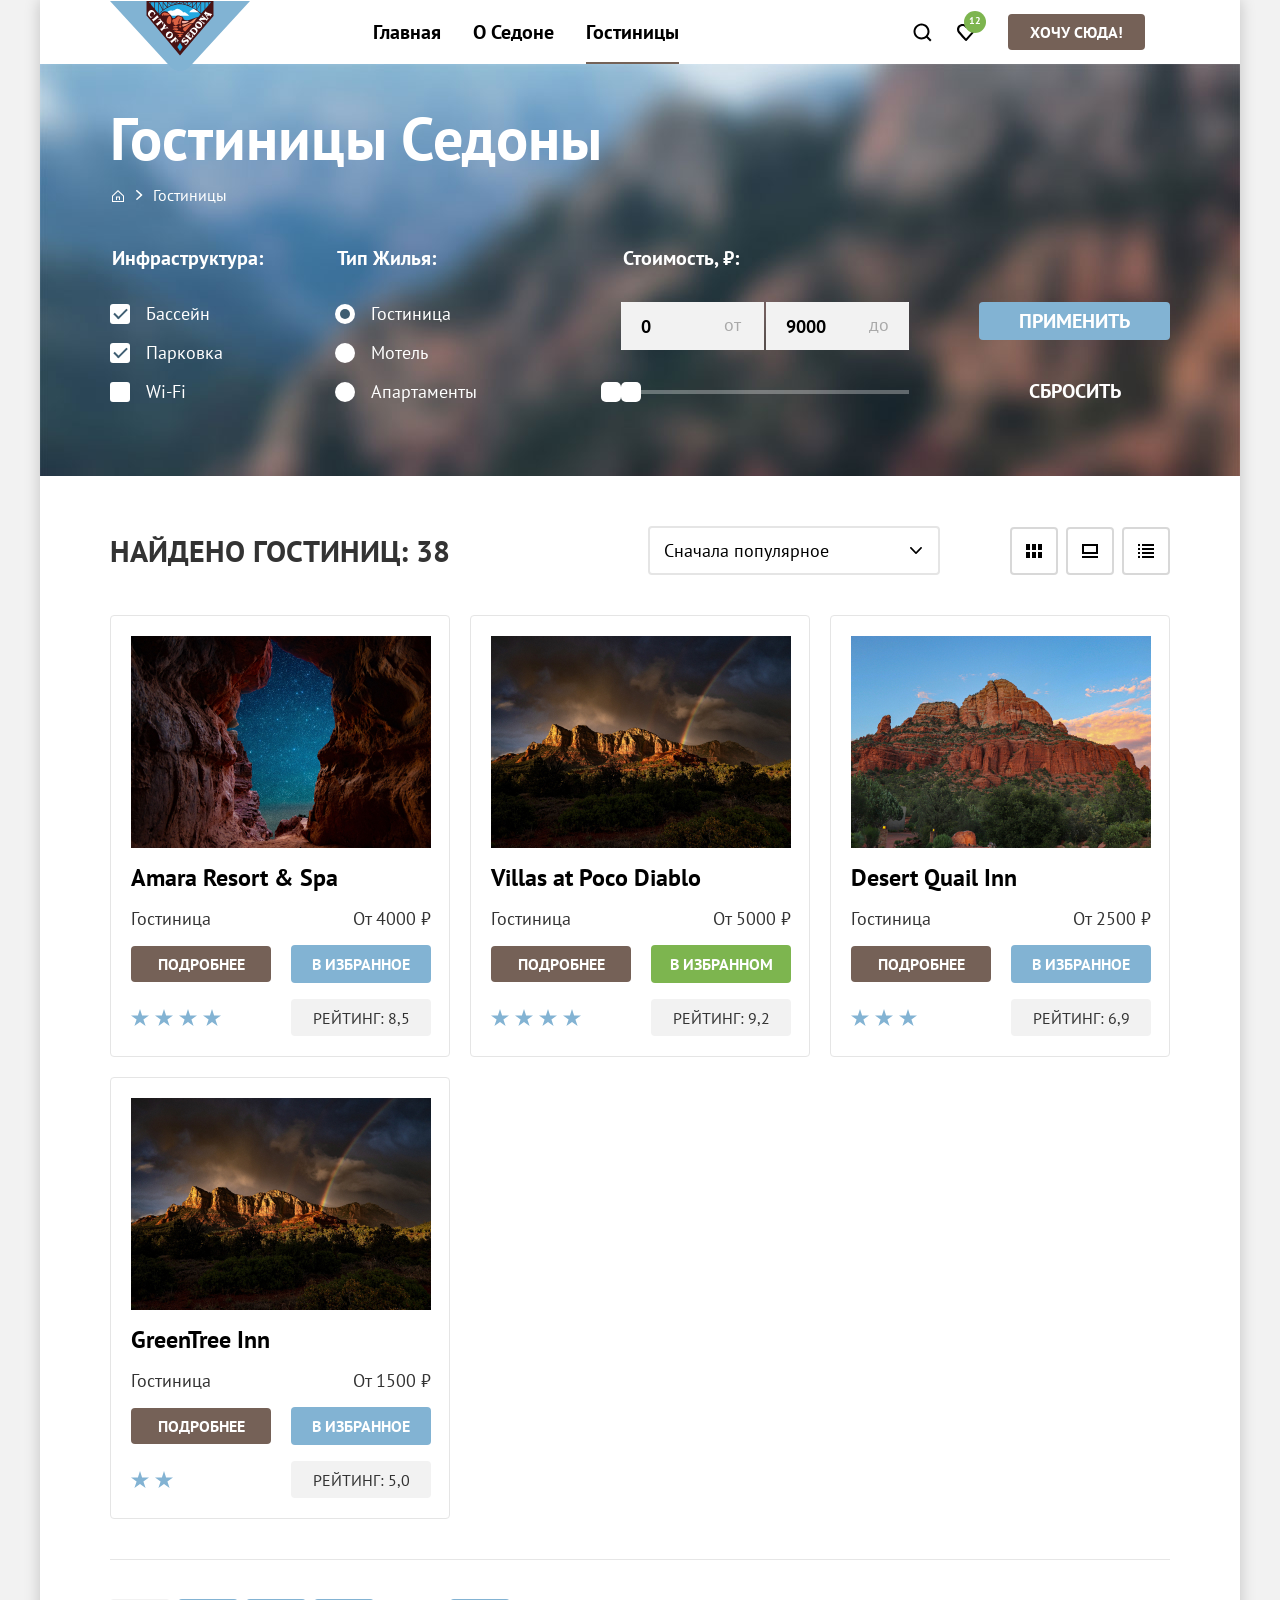
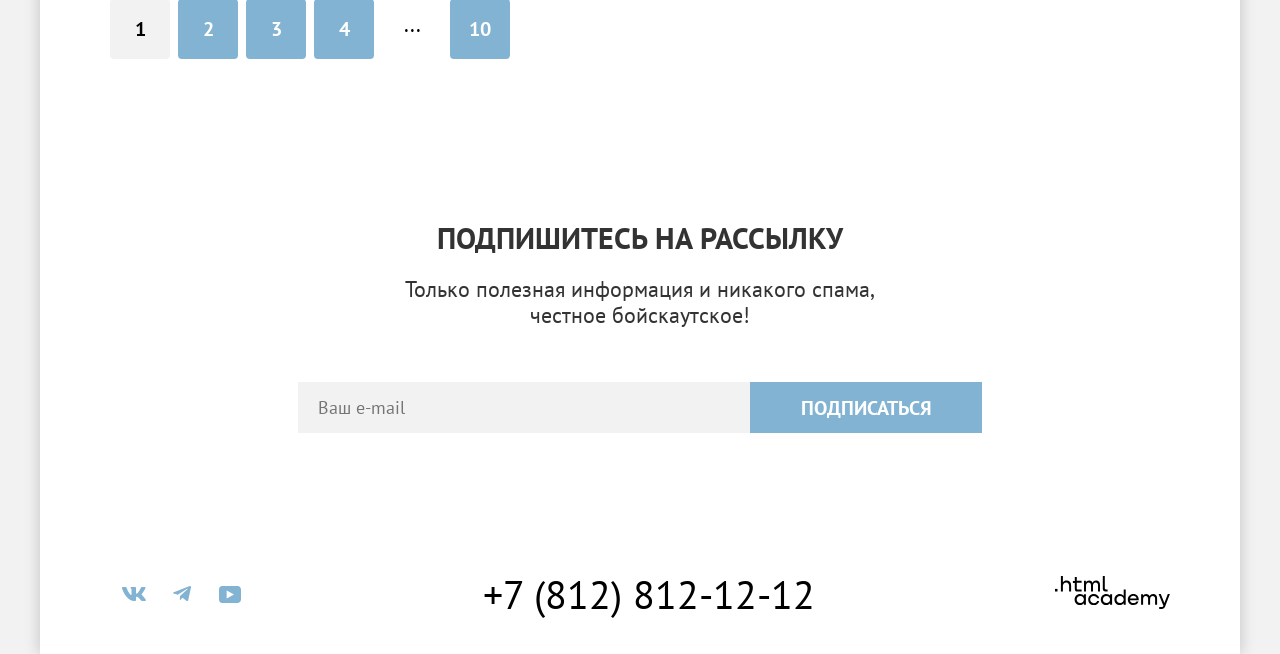
==== catalog.html @ adb28b21 "some polishing" ====
<!doctype html>
<html lang="ru">

  <head>
    <meta charset="utf-8" />
    <title>Седона. Каталог</title>
    <link rel="icon" type="image/png" sizes="32x32" href="images/favicon.png" />
    <link rel="stylesheet" href="styles/styles.css" />
  </head>

  <body>
    <div class="shadow">
      <header class="page-header">
        <nav class="navigation">
          <a class="logo-link" href="index.html">
            <img class="navigation-logo" src="images/logo.svg" alt="Город Седона" loading="lazy"/>
          </a>
          <div class="nav-left-col">
            <ul class="navigation-list">
              <li class="navigation-item">
                <a class="navigation-link" href="index.html">Главная</a>
              </li>
              <li class="navigation-item">
                <a class="navigation-link" href="about.html">О Седоне</a>
              </li>
              <li class="navigation-item">
                <a class="navigation-link navigation-current" href="#">Гостиницы</a>
              </li>
            </ul>
          </div>
          <ul class="navigation-list navigation-user">
            <li class="navigation-item">
              <a class="navigation-link" href="search.html">
                <svg class="navigation-icon" xmlns="http://www.w3.org/2000/svg" width="20" height="20" fill="none">
                  <path
                    d="M19.5 18.0083L15.8 14.3287C16.8 13.0359 17.5 11.3453 17.5 9.4558C17.5 5.08011 13.9 1.5 9.5 1.5C5.1 1.5 1.5 5.17956 1.5 9.55525C1.5 13.9309 5.1 17.511 9.5 17.511C11.3 17.511 13 16.9144 14.4 15.8204L18.1 19.5L19.5 18.0083ZM9.5 15.5221C6.2 15.5221 3.5 12.837 3.5 9.55525C3.5 6.27348 6.2 3.5884 9.5 3.5884C12.8 3.5884 15.5 6.27348 15.5 9.55525C15.5 12.837 12.8 15.5221 9.5 15.5221Z" />
                </svg>
                <span class="visually-hidden"> Поиск </span>
              </a>
            </li>
            <li class="navigation-item">
              <a class="navigation-link likes" href="favorite.html">
                <svg class="navigation-icon" xmlns="http://www.w3.org/2000/svg" width="20" height="20" fill="none">
                  <path
                    d="M9.9 19C9.6 19 9.3 18.9 9.1 18.6C3.7 12.5 2.4 11.1 2.1 10.7C1.4 9.8 1 8.6 1 7.4C1 4.4 3.4 2 6.5 2C7.8 2 9 2.5 10 3.3C11 2.5 12.3 2 13.5 2C16.5 2 19 4.4 19 7.4C19 8.7 18.5 9.9 17.7 10.8L10.7 18.7C10.5 18.9 10.3 19 9.9 19ZM3.9 9.5C4.2 9.9 7.4 13.5 10 16.4L16.2 9.4C16.7 8.9 16.9 8.2 16.9 7.4C16.9 5.6 15.4 4.1 13.6 4.1C12.6 4.1 11.6 4.6 10.9 5.4C10.6 5.7 10.3 5.8 10 5.8C9.7 5.8 9.4 5.6 9.2 5.4C8.5 4.6 7.5 4.1 6.5 4.1C4.7 4.1 3.2 5.6 3.2 7.4C3.1 8.3 3.5 9 3.9 9.5C3.8 9.5 3.8 9.5 3.9 9.5Z" />
                </svg>
                <span class="visually-hidden">
                  Избранное
                </span>
                <span class="likes-count">12</span>
              </a>
            </li>
            <li class="navigation-item">
              <a class="button navigation-link" href="choose.html">ХОЧУ СЮДА!</a>
            </li>
          </ul>
        </nav>
      </header>

      <main class="main-inner main-container">
        <div class="page-container">
          <div class="header-filter-style">
            <header class="inner-header">
              <h1 class="title inner-header-title">Гостиницы Седоны</h1>
              <ul class="breadcrumbs">
                <li class="breadcrumbs-item">
                  <a class="breadcrumbs-link" href="index.html">
                    <svg class="main-icon" xmlns="http://www.w3.org/2000/svg" width="12" height="12" fill="none">
                      <path d="M6 0L0 5.80006V12.0001H12V5.80006L6 0ZM11 11.0001H1V6.20005L6 1.4L11 6.20005V11.0001Z" />
                      <path d="M4 10.0001H5V7.50005H7V10.0001H8V6.50005H4V10.0001Z" />
                    </svg>
                    <span class="visually-hidden">Главная</span></a>
                </li>
                <li class="breadcrumbs-item">
                  <span class="breadcrumbs-link">Гостиницы</span>
                </li>
              </ul>
            </header>

            <h2 class="visually-hidden">Список гостиниц с фильтрами</h2>
            <form class="catalog-filter" action="https://echo.htmlacademy.ru/" method="get">
              <div class="filter-left-col">
                <fieldset class="catalog-filter-group">
                  <legend class="catalog-filter-title">Инфраструктура:</legend>
                  <ul class="catalog-filter-list">
                    <li class="catalog-filter-item">
                      <label class="control">
                        <input class="visually-hidden control-input" type="checkbox" name="pool" checked />
                        <span class="control-mark"></span>
                        <span class="control-label">Бассейн</span>
                      </label>
                    </li>
                    <li class="catalog-filter-item">
                      <label class="control">
                        <input class="visually-hidden control-input" type="checkbox" name="parking" checked />
                        <span class="control-mark"></span>
                        <span class="control-label">Парковка</span>
                      </label>
                    </li>
                    <li class="catalog-filter-item">
                      <label class="control">
                        <input class="visually-hidden control-input" type="checkbox" name="wi-fi" />
                        <span class="control-mark"></span>
                        <span class="control-label">Wi-Fi</span>
                      </label>
                    </li>
                  </ul>
                </fieldset>

                <fieldset class="catalog-filter-group">
                  <legend class="catalog-filter-title">Тип Жилья:</legend>
                  <ul class="catalog-filter-list">
                    <li class="catalog-filter-item">
                      <label class="control">
                        <input class="visually-hidden control-input" type="radio" name="place-group" value="hotel"
                          checked />
                        <span class="control-mark"></span>
                        <span class="control-label">Гостиница</span>
                      </label>
                    </li>
                    <li class="catalog-filter-item">
                      <label class="control">
                        <input class="visually-hidden control-input" type="radio" name="place-group" value="motel" />
                        <span class="control-mark"></span>
                        <span class="control-label">Мотель</span>
                      </label>
                    </li>
                    <li class="catalog-filter-item">
                      <label class="control">
                        <input class="visually-hidden control-input" type="radio" name="place-group"
                          value="apartment" />
                        <span class="control-mark"></span>
                        <span class="control-label">Апартаменты</span>
                      </label>
                    </li>
                  </ul>
                </fieldset>
              </div>
              <div class="filter-right-col">
                <fieldset class="catalog-filter-group">
                  <legend class="catalog-filter-title">Стоимость, ₽:</legend>

                  <div class="range">
                    <div class="range-wrapper-inputs">
                      <label class="catalog-filter-label">
                        <input class="range-input start" type="number" name="min-price" placeholder="0" value="0" />
                        <span class="filter-text">от</span>
                      </label>
                      <label class="catalog-filter-label">
                        <input class="range-input stop" type="number" name="max-price" placeholder="9000"
                          value="9000" />
                        <span class="filter-text">до</span>
                      </label>
                    </div>

                    <div class="range-scale">
                      <div class="range-bar">
                        <button class="range-toggle toggle-min" type="button">
                          <span class="visually-hidden">Изменить минимальную цену</span>
                        </button>
                        <button class="range-toggle toggle-max" type="button">
                          <span class="visually-hidden">Изменить максимальную цену</span>
                        </button>
                      </div>
                    </div>
                  </div>
                </fieldset>
                <div class="filter-buttons">
                  <button class="button" type="submit">Применить</button>
                  <button class="button reset-button" type="reset">
                    Сбросить
                  </button>
                </div>
              </div>
            </form>
          </div>
          <section class="catalog-products">
            <div class="cards-head">
              <h2 class="title catalog-respond-title">Найдено гостиниц: 38</h2>
              <select class="select-control" aria-label="Сортировка">
                <option value="popular">Сначала популярное</option>
                <option value="cheap">Сначала дешёвое</option>
                <option value="expensive">Сначала дорогое</option>
              </select>
              <div class="buttons-shows-row">
                <a class="button-show button-click" href="catalog.html?view=tile">
                  <svg class="button-show-svg" xmlns="http://www.w3.org/2000/svg" width="16" height="14" fill="none">
                    <g clip-path="url(#a)">
                      <path d="M4 0H0v6h4zM16 0h-4v6h4zM10 0H6v6h4zM4 8H0v6h4zM16 8h-4v6h4zM10 8H6v6h4z" />
                    </g>
                    <defs>
                      <path d="M0 0h16v14H0z" />
                    </defs>
                  </svg>
                  <span class="visually-hidden">Показать мелкие карточки</span>
                </a>
                <a class="button-show" href="catalog.html?view=card">
                  <svg class="button-show-svg" xmlns="http://www.w3.org/2000/svg" width="16" height="14" fill="none">
                    <g fill="#000" clip-path="url(#a)">
                      <path d="M16 12H0v2h16zM14 2v6H2V2zm2-2H0v10h16z" />
                    </g>
                    <defs>
                      <path d="M0 0h16v14H0z" />
                    </defs>
                  </svg>
                  <span class="visually-hidden">Показать крупные карточки</span>
                </a>
                <a href="catalog.html?view=list" class="button-show">
                  <svg class="button-show-svg" xmlns="http://www.w3.org/2000/svg" width="16" height="14" fill="none">
                    <g fill="#000" clip-path="url(#a)">
                      <path
                        d="M2 0H0v2h2zM16 0H4v2h12zM2 4H0v2h2zM16 4H4v2h12zM2 8H0v2h2zM16 8H4v2h12zM2 12H0v2h2zM16 12H4v2h12z" />
                    </g>
                    <defs>
                      <clipPath id="a">
                        <path d="M0 0h16v14H0z" />
                      </clipPath>
                    </defs>
                  </svg>
                  <span class="visually-hidden">Показать список</span>
                </a>
              </div>
            </div>
            <ul class="product-list">
              <li class="product-card">
                <a class="product-card-link" href="product.html">
                  <img class="product-card-image" src="images/catalog/hotel-1.jpg" width="300" height="212"
                    alt="Фотоснимок отеля" loading="lazy" />
                  <h3 class="product-card-title">Amara Resort & Spa</h3>
                </a>
                <div class="product-description">
                  <span class="product-type">Гостиница</span>
                  <span class="product-card-price">От 4000 ₽</span>
                  <a class="product-card-button button" href="#">Подробнее</a>
                  <button class="button" type="button">В избранное</button>
                  <div class="stars-row">
                    <div class="star"></div>
                    <div class="star"></div>
                    <div class="star"></div>
                    <div class="star"></div>
                  </div>
                  <span class="product-rating">Рейтинг: 8,5</span>
                </div>
              </li>
              <li class="product-card">
                <a class="product-card-link" href="product.html">
                  <img class="product-card-image" src="images/catalog/hotel-2.jpg" width="300" height="212"
                    alt="Фотоснимок отеля" loading="lazy"/>
                  <h3 class="product-card-title">Villas at Poco Diablo</h3>
                </a>
                <div class="product-description">
                  <span class="product-type">Гостиница</span>
                  <span class="product-card-price">От 5000 ₽</span>
                  <a class="product-card-button button" href="#">Подробнее</a>
                  <button class="button product-favorite-button" type="button">
                    В избранном
                  </button>
                  <div class="stars-row">
                    <div class="star"></div>
                    <div class="star"></div>
                    <div class="star"></div>
                    <div class="star"></div>
                  </div>
                  <span class="product-rating">Рейтинг: 9,2</span>
                </div>
              </li>
              <li class="product-card">
                <a class="product-card-link" href="product.html">
                  <img class="product-card-image" src="images/catalog/hotel-3.jpg" width="300" height="212"
                    alt="Фотоснимок отеля" loading="lazy"/>
                  <h3 class="product-card-title">Desert Quail Inn</h3>
                </a>
                <div class="product-description">
                  <span class="product-type">Гостиница</span>
                  <span class="product-card-price">От 2500 ₽</span>
                  <a class="product-card-button button" href="#">Подробнее</a>
                  <button class="button" type="button">В избранное</button>
                  <div class="stars-row">
                    <div class="star"></div>
                    <div class="star"></div>
                    <div class="star"></div>
                  </div>
                  <span class="product-rating">Рейтинг: 6,9</span>
                </div>
              </li>
              <li class="product-card">
                <a class="product-card-link" href="product.html">
                  <img class="product-card-image" src="images/catalog/hotel-2.jpg" width="300" height="212"
                    alt="Фотоснимок отеля" loading="lazy"/>
                  <h3 class="product-card-title">GreenTree Inn</h3>
                </a>
                <div class="product-description">
                  <span class="product-type">Гостиница</span>
                  <span class="product-card-price">От 1500 ₽</span>
                  <a class="product-card-button button" href="#">Подробнее</a>
                  <button class="button" type="button">В избранное</button>
                  <div class="stars-row">
                    <div class="star"></div>
                    <div class="star"></div>
                  </div>
                  <span class="product-rating">Рейтинг: 5,0</span>
                </div>
              </li>
            </ul>

            <ul class="pagination">
              <li class="pagination-item">
                <a class="pagination-link pagination-current">1</a>
              </li>
              <li class="pagination-item">
                <a class="pagination-link" href="#">2</a>
              </li>
              <li class="pagination-item">
                <a class="pagination-link" href="#">3</a>
              </li>
              <li class="pagination-item">
                <a class="pagination-link" href="#">4</a>
              </li>
              <li class="pagination-item">
                <a class="pagination-link pagination-others" href="#">...</a>
              </li>
              <li class="pagination-item">
                <a class="pagination-link" href="#">10</a>
              </li>
            </ul>
          </section>
          <section class="subscription footer-subscription">
            <div class="subscription-text">
              <h2 class="title subscription-title">Подпишитесь на рассылку</h2>
              <p class="subtext subscription-subtext">
                Только полезная информация и никакого спама,<br/>
                честное бойскаутское!
              </p>
            </div>
            <form class="subscription-form" action="https://echo.htmlacademy.ru/courses" method="post">
              <label class="visually-hidden" for="subscription-email">Email</label>
              <input class="field" type="email" placeholder="Ваш e-mail" name="subscription-email"
                id="subscription-email" required />
              <button class="button subscription-button" type="submit">
                <span class="subscription-button">Подписаться</span>
              </button>
            </form>
          </section>
        </div>
      </main>

      <footer class="page-footer">
        <div class="page-footer-container">
          <section class="footer-social">
            <h2 class="visually-hidden">Наши социальные сети</h2>
            <ul class="footer-social-list">
              <li class="footer-social-item">
                <a class="button" href="https://vk.com/htmlacademy" target="_blank" rel="noreferrer noopener">
                  <svg class="footer-social-logo" xmlns="http://www.w3.org/2000/svg" width="24" height="14" fill="none">
                    <path fill-rule="evenodd" clip-rule="evenodd"
                      d="M23.45 0.948C23.616 0.402 23.45 0 22.655 0H20.03C19.362 0 19.054 0.347 18.887 0.73C18.887 0.73 17.552 3.926 15.661 6.002C15.049 6.604 14.771 6.795 14.437 6.795C14.27 6.795 14.019 6.604 14.019 6.057V0.948C14.019 0.292 13.835 0 13.279 0H9.151C8.734 0 8.483 0.304 8.483 0.593C8.483 1.214 9.429 1.358 9.526 3.106V6.904C9.526 7.737 9.373 7.888 9.039 7.888C8.149 7.888 5.984 4.677 4.699 1.003C4.45 0.288 4.198 0 3.527 0H0.9C0.15 0 0 0.347 0 0.73C0 1.412 0.89 4.8 4.145 9.281C6.315 12.341 9.37 14 12.153 14C13.822 14 14.028 13.632 14.028 12.997V10.684C14.028 9.947 14.186 9.8 14.715 9.8C15.105 9.8 15.772 9.992 17.33 11.467C19.11 13.216 19.403 14 20.405 14H23.03C23.78 14 24.156 13.632 23.94 12.904C23.702 12.18 22.852 11.129 21.725 9.882C21.113 9.172 20.195 8.407 19.916 8.024C19.527 7.533 19.638 7.314 19.916 6.877C19.916 6.877 23.116 2.451 23.449 0.948H23.45Z" />
                  </svg>
                  <span class="visually-hidden">ВКонтакте</span>
                </a>
              </li>
              <li class="footer-social-item">
                <a class="button" href="https://t.me/htmlacademy" target="_blank" rel="noreferrer noopener">
                  <svg class="footer-social-logo" xmlns="http://www.w3.org/2000/svg" width="18" height="16" fill="none">
                    <path
                      d="M16.785 0.0992597L0.840489 6.24776C-0.247661 6.68481 -0.241365 7.29184 0.640845 7.56253L4.73445 8.83953L14.2058 2.8637C14.6537 2.59121 15.0629 2.7378 14.7265 3.03636L7.05283 9.96185H7.05103L7.05283 9.96275L6.77045 14.1823C7.18413 14.1823 7.36669 13.9925 7.59871 13.7686L9.58705 11.8351L13.7229 14.89C14.4855 15.31 15.0332 15.0941 15.2229 14.1841L17.9379 1.38885C18.2158 0.274623 17.5126 -0.229883 16.785 0.0992597Z" />
                  </svg>
                  <span class="visually-hidden">Телеграм</span>
                </a>
              </li>
              <li class="footer-social-item">
                <a class="button" href="https://www.youtube.com/user/htmlacademyru" target="_blank" rel="noreferrer noopener">
                  <svg class="footer-social-logo" xmlns="http://www.w3.org/2000/svg" width="22" height="17" fill="none">
                    <path
                      d="M18.607 0H3.17413C1.31343 0 0 1.59375 0 3.4V13.4937C0 15.4062 1.31343 17 3.17413 17H18.8259C20.4677 17 22 15.4062 22 13.6V3.4C21.7811 1.59375 20.4677 0 18.607 0ZM7.66169 12.5375V4.4625L14.995 8.5L7.66169 12.5375Z" />
                  </svg>
                  <span class="visually-hidden">YouTube</span>
                </a>
              </li>
            </ul>
          </section>

          <section class="footer-contacts">
            <h2 class="visually-hidden">Контакты</h2>
            <address class="footer-contacts-address">
              <a class="footer-contacts-address-phone" href="tel:+78005558628">+7 (812) 812-12-12</a>
            </address>
          </section>

          <section class="footer-logo">
            <h2 class="visually-hidden">Ссылка на академию</h2>
            <a class="footer-logo-link" href="https://htmlacademy.ru/" target="_blank" rel="noreferrer noopener">
              <svg class="footer-logo-img" width="115" height="33" xmlns="http://www.w3.org/2000/svg">
                <path d="M0 12.9V15.5H2.5V12.9H0Z" />
                <path
                  d="M11.6 4.5C10 4.5 8.8 5.2 8 6.2H7.9V0H5.9V15.5H7.9V10.2C7.9 8.1 9.2 6.6 11.2 6.6C13 6.6 14.1 8 14.1 9.8V15.5H16.1V9.4C16.2 6.4 14.3 4.5 11.6 4.5Z" />
                <path
                  d="M26.6 4.8H21.8V1.1H19.8V4.9H17.9V6.9H19.8V12.9C19.8 14.6 20.8 15.6 22.5 15.6H26.6V13.6H22.9C22.2 13.6 21.8 13.2 21.8 12.5V6.8H26.6V4.8Z" />
                <path
                  d="M41.1 4.6C39.5 4.6 38.2 5.4 37.6 6.7H37.5C36.9 5.5 35.7 4.6 34.1 4.6C32.7 4.6 31.6 5.4 31 6.4H30.9V4.8H29V15.4H31V10C31 8 32 6.5 33.6 6.5C35.1 6.5 36 7.5 36 9.1V15.4H38V9.8C38 7.4 39.4 6.5 40.6 6.5C42.1 6.5 43 7.5 43 9.1V15.4H45V8.9C45.1 6.4 43.6 4.6 41.1 4.6Z" />
                <path
                  d="M47.8 12.7C47.8 14.4 48.8 15.4 50.6 15.4H52.6V13.4H50.9C50.2 13.4 49.8 13 49.8 12.3V0H47.8V12.7Z" />
                <path
                  d="M28.9 19.7C28 18.6 26.7 17.9 25 17.9C21.9 17.9 19.6 20.2 19.6 23.5C19.6 26.8 21.9 29.1 25 29.1C26.8 29.1 28 28.3 28.8 27.2H28.9V28.8H30.9V18.2H28.9V19.7ZM25.3 27.1C23.1 27.1 21.7 25.5 21.7 23.5C21.7 21.5 23.1 19.9 25.3 19.9C27.5 19.9 28.9 21.5 28.9 23.5C28.9 25.4 27.5 27.1 25.3 27.1Z" />
                <path
                  d="M44.2 22C43.7 19.6 41.6 17.9 38.8 17.9C35.4 17.9 33.2 20.4 33.2 23.5C33.2 26.6 35.4 29.1 38.8 29.1C41.6 29.1 43.7 27.3 44.2 24.9H42.1C41.7 26.2 40.4 27.2 38.8 27.2C36.6 27.2 35.2 25.6 35.2 23.6C35.2 21.6 36.6 20 38.8 20C40.4 20 41.6 21 42.1 22.2H44.2V22Z" />
                <path
                  d="M55.1 19.7C54.2 18.6 52.9 17.9 51.2 17.9C48.1 17.9 45.8 20.2 45.8 23.5C45.8 26.8 48.1 29.1 51.2 29.1C53 29.1 54.2 28.3 55 27.2H55.1V28.8H57.1V18.2H55.1V19.7ZM51.5 27.1C49.3 27.1 47.9 25.5 47.9 23.5C47.9 21.5 49.3 19.9 51.5 19.9C53.7 19.9 55.1 21.5 55.1 23.5C55.1 25.4 53.6 27.1 51.5 27.1Z" />
                <path
                  d="M68.7 19.8C67.8 18.7 66.5 17.9 64.8 17.9C61.7 17.9 59.4 20.2 59.4 23.5C59.4 26.8 61.6 29.1 64.8 29.1C66.5 29.1 67.8 28.3 68.6 27.3H68.7V28.8H70.7V13.4H68.7V19.8ZM65.1 27.1C62.9 27.1 61.5 25.5 61.5 23.5C61.5 21.5 62.9 19.9 65.1 19.9C67.3 19.9 68.7 21.5 68.7 23.5C68.6 25.5 67.2 27.1 65.1 27.1Z" />
                <path
                  d="M78.3 17.9C75 17.9 72.8 20.4 72.8 23.5C72.8 26.5 74.9 29.1 78.3 29.1C80.8 29.1 82.8 27.8 83.5 25.5H81.4C80.9 26.5 79.8 27.1 78.4 27.1C76.5 27.1 75.1 25.8 75 24.2H83.8C84 20.6 81.8 17.9 78.3 17.9ZM78.3 19.8C80 19.8 81.3 20.8 81.6 22.4H75.1C75.4 20.9 76.6 19.8 78.3 19.8Z" />
                <path
                  d="M98.2 17.9C96.6 17.9 95.3 18.7 94.6 19.9H94.5C93.9 18.7 92.7 17.9 91.1 17.9C89.7 17.9 88.6 18.6 88 19.7V18.2H86.1V28.8H88.1V23.4C88.1 21.4 89.1 20 90.7 19.9C92.2 19.9 93.1 20.9 93.1 22.5V28.8H95.1V23.2C95.1 20.8 96.5 19.9 97.7 19.9C99.2 19.9 100.1 20.9 100.1 22.5V28.8H102.1V22.3C102.2 19.7 100.7 17.9 98.2 17.9Z" />
                <path
                  d="M109.4 27L105.8 18.1H103.6L108.4 29.7C108.1 30.6 107.7 30.9 106.7 30.9H104.2V32.9H106.7C108.5 32.9 109.5 32.1 110.2 30.3L114.9 18.1H112.8L109.4 27Z" />
              </svg>
            </a>
          </section>
        </div>
      </footer>
    </div>
  </body>

</html>
---- styles/styles.css ----
@font-face {
  font-family: "PT Sans";
  font-style: normal;
  font-weight: 400;
  src: url("../fonts/PTSans-Regular.woff2") format("woff2");
  font-display: swap;
}

@font-face {
  font-family: "PT Sans";
  font-style: normal;
  font-weight: 700;
  src: url("../fonts/PTSans-Bold.woff2") format("woff2");
  font-display: swap;
}

@font-face {
  font-family: "PT Sans";
  font-style: italic;
  font-weight: 400;
  src: url("../fonts/PTSans-Italic.woff2") format("woff2");
  font-display: swap;
}

@font-face {
  font-family: "PT Sans";
  font-style: italic;
  font-weight: 700;
  src: url("../fonts/PTSans-Bolditalic.woff2") format("woff2");
  font-display: swap;
}

.button {
  font-family: "PT Sans";
  color: white;
  background-color: #82b3d3;
  font-size: 20px;
  line-height: 36px;
  text-decoration: none;
  text-transform: uppercase;
  font-weight: 700;
  border: none;
  border-radius: 4px;
}

.button:hover,
.pagination-link:hover {
  background-color: #68a2ca;
}

.button:focus-visible,
.pagination-link:focus-visible {
  outline: none;
  background-color: #68a2ca;
}

.pagination-current:hover,
.pagination-current:focus-visible {
  color: #000000;
  background-color: #f2f2f2;
}

.button.modal-search-result:hover {
  background-color: #68a2ca;
}

.button.modal-search-result:focus-visible {
  outline: none;
  background-color: #68a2ca;
}

a.button,
.booking-button {
  color: white;
  background-color: #756157;
}

a.button:hover,
.booking-button:hover {
  background-color: #615048;
}

a.button:focus-visible,
.booking-button:focus-visible {
  outline: none;
  background-color: #615048;
}

.button:active,
.pagination-link:active {
  color: rgba(255, 255, 255, 0.3);
}

.button:disabled {
  color: #e5e5e5;
}

.product-favorite-button {
  background-color: #7db54f;
  font-size: 16px;
}

.product-card .button {
  font-size: 16px;
}

.product-favorite-button:hover,
.product-favorite-button:focus-visible {
  background-color: #6c9e42;
}

.product-favorite-button:active {
  color: rgba(255, 255, 255, 0.3);
}

.button-show {
  color: #000000;
  font-size: 18px;
  line-height: 21px;
  font-weight: 400;
  text-decoration: none;
  border: 2px solid;
  border-radius: 4px;
  border-color: #00000027;
  width: 48px;
  height: 48px;
  margin-right: 8px;
  box-sizing: border-box;
}

.button-show:hover {
  border: 2px solid;
  border-color: #000000;
}

.button-show:focus-visible {
  outline: none;
  border: 2px solid;
  border-color: #68a2ca;
}

.button-show:active {
  border: 2px solid;
  border-color: #000000;
}

.button-show:last-child {
  margin-right: 0;
}

html {
  height: 100%;
}

body {
  margin: 0;
  display: flex;
  flex-direction: column;
  min-height: 100%;
  font-family: "PT Sans", sans-serif;
  text-align: center;
  font-size: 18px;
  line-height: 21px;
  color: #333333;
  background-color: #f2f2f2;
  min-width: 1280px;
}

.page-shadow {
  box-shadow: 0 0 15px rgba(0, 0, 0, 0.25);
}

.visually-hidden {
  position: absolute;
  width: 1px;
  height: 1px;
  margin: -1px;
  padding: 0;
  border: 0;
  clip: rect(0 0 0 0);
  overflow: hidden;
}

.main-container {
  flex-grow: 1;
}

.page-header {
  color: #000000;
  background-color: #ffffff;
  margin: 0 auto;
}

.shadow {
  margin: 0 auto;
  width: 1200px;
  height: 100%;
  position: relative;
  box-shadow: 0 0 15px 0 #00000033;
}

.navigation {
  display: flex;
  box-sizing: border-box;
  position: relative;
  width: 1200px;
  padding: 0 70px;
  justify-content: space-between;
}

.nav-left-col {
  display: flex;
}

.navigation-logo {
  position: absolute;
  width: 140px;
  height: 72px;
  margin-right: 30px;
}

.navigation-list {
  display: flex;
  width: 465px;
  margin: 0;
  padding: 0;
  margin-left: 168px;
  list-style-type: none;
  flex-wrap: wrap;
}

.page-header .navigation-link {
  position: relative;
  font-size: 20px;
  line-height: 24px;
  font-weight: 700;
  text-decoration: none;
  color: #000000;
  padding: 20px 16px;
  display: block;
}

.navigation-icon {
  position: absolute;
  top: 0;
  right: 0;
  bottom: 0;
  left: 0;
  margin: auto;
  fill: black;
}

.navigation-item {
  position: relative;
}

.navigation-link.likes {
  position: relative;
}


.likes-count {
  position: absolute;
  display: block;
  top: 11px;
  left: 20px;
  width: 12px;
  height: 12px;
  font-size: 10px;
  line-height: 10px;
  color: #ffffff;
  background-color: #7db54f;
  border-radius: 100%;
  padding: 5px;
}

.navigation-user {
  max-width: 270px;
  font-size: 16px;
  line-height: 20px;
  margin: 0;
}

.navigation-user .navigation-link {
  min-width: 20px;
  min-height: 20px;
  display: block;
  padding: 22px 12px;
}

.navigation-current::before {
  position: absolute;
  bottom: 0;
  left: 16px;
  top: 62px;
  height: 2px;
  right: 16px;
  background-color: #756257;
  content: "";
}

.navigation-user .button {
  padding: 8px 22px;
  margin: 14px auto;
  margin-left: 20px;
  border-radius: 4px;
  font-size: 16px;
  line-height: 20px;
  color: #fff;
}

.page-container {
  width: 1200px;
  margin: 0 auto;
  background-color: #fff;
}

.heading {
  text-align: center;
}

.hero-picture {
  background-color: #82b3d3;
  background-image: url("../images/index-background.jpg");
  background-size: 100% auto;
  background-repeat: no-repeat;
  height: 485px;
}

.heading-logo {
  width: 458px;
  height: 352px;
  margin: 51px auto 21px;
}

.heading-text {
  display: flex;
  flex-direction: column;
  padding: 69px 0;
  align-items: center;
  justify-content: center;
  margin-bottom: 21px;
}

.heading-main-text {
  font-size: 30px;
  line-height: 36px;
  font-weight: 700;
  text-transform: uppercase;
  width: 620px;
  padding: 0;
  margin: 0;
  padding-bottom: 25px;
}

.subtext {
  font-size: 22px;
  line-height: 26px;
  margin: 0;
}

.heading-text .subtext {
  width: 651px;
}

.advantages-list {
  display: flex;
  flex-wrap: wrap;
  justify-content: space-between;
  margin: 0;
  padding: 0;
}

.advantages-item {
  display: flex;
}

.advantages-allignment {
  display: flex;
  position: relative;
  flex-direction: column;
  align-content: center;
  justify-content: center;
  width: 230px;
  min-height: 181px;
  margin: 102px 85px;
  align-self: center;
}

.advantages-description {
  color: #333333;
  margin: 0;
  width: 230px;
  text-align: center;
}

li.dark-blue {
  color: #ffffff;
  background-color: #82b3d3;
}

li.dark-blue p {
  color: #ffffff;
}

li.light-blue {
  background-color: rgba(131, 179, 211, 0.12);
}

li.blue {
  background-color: rgba(131, 179, 211, 0.2);
}

.advantages-title {
  font-size: 24px;
  line-height: 28px;
  font-weight: 700;
  width: 175px;
  text-transform: uppercase;
  margin: 0;
  margin-bottom: 62px;
  margin-left: 27px;
  position: relative;
}

.advantages-image {
  margin: auto 0;
}

.advantages-title::before {
  position: absolute;
  bottom: -30px;
  left: 57px;
  width: 60px;
  height: 2px;
  background-color: rgba(0, 0, 0, 0.3);
  content: "";
}

.dark-blue .advantages-title::before {
  background-color: rgba(255, 255, 255, 0.3);
}

.title {
  font-size: 30px;
  line-height: 36px;
  text-transform: uppercase;
  font-weight: 700;
}

.services-head {
  height: 246px;
  display: flex;
  flex-direction: column;
  align-items: center;
  justify-content: center;
}

.services-list {
  margin: 0;
  padding: 0;
  display: flex;
}

.services-item {
  height: 385px;
  display: flex;
  flex-direction: column;
  flex-grow: 1;
  align-items: center;
  justify-content: center;
}

.services-logo {
  width: 75px;
  height: 72ps;
  margin-bottom: 30px;
}

.services-title {
  margin: 0;
  margin-bottom: 20px;
  width: 505px;
}

.services-name {
  font-size: 24px;
  line-height: 28px;
}

.services-description {
  width: 230px;
  margin: 0;
  margin-top: 30px;
}

.services-name {
  font-size: 24px;
  line-height: 28px;
  font-weight: 700;
  text-transform: uppercase;
}

.booking {
  display: flex;
  flex-direction: column;
  align-items: center;
  margin-top: 96px;
  margin-bottom: 96px;
}

.booking-text {
  width: 592px;
}

.booking-title {
  margin: 0;
  padding: 0;
  margin-bottom: 20px;
}

.booking-subtext {
  margin-bottom: 54px;
}

.booking-button {
  padding: 8px 50px;
  border-radius: 4px;
}

.subscription {
  height: 415px;
  color: white;
  background-color: #82b3d3;
  background-image: url("../images/subscribe.jpg");
  background-size: 100% auto;
  display: flex;
  flex-direction: column;
  justify-content: center;
  align-items: center;
}

.subscription-title {
  margin: 0;
  padding-bottom: 20px;
}

.subscription-subtext {
  color: #ffffff;
  padding-bottom: 54px;
}

.footer-subscription {
  color: #333333;
  background-color: #ffffff;
  background-image: none;
}

.footer-subscription .subscription-subtext {
  color: #333333;
}

.footer-logo-img {
  fill: #000000;
}

.footer-logo-img:hover {
  fill: #756157;
}

.footer-logo:focus-visible {
  outline: none;
  fill: #756157;
}

.footer-logo-link:focus-visible {
  outline: none;
  fill: #756157;
}

.footer-logo-img:focus-visible {
  outline: none;
  fill: #756157;
}

.footer-logo-img:active {
  fill: rgba(117, 97, 87, 0.3);
}

.navigation-link {
  font-size: 16px;
  line-height: 20px;
}

.page-footer-container {
  display: flex;
  box-sizing: border-box;
  width: 1200px;
  margin: 0 auto;
  justify-content: space-between;
  align-items: center;
  padding: 40px 70px;
  background-color: #fff;
}

.subscription-form {
  display: grid;
  grid-template-columns: 452px 232px;
  margin-right: 258px;
  margin-left: 258px;
}

.field {
  font-family: inherit;
  font-size: 18px;
  border: none;
  padding-left: 20px;
  padding-top: 14px;
  padding-bottom: 14px;
  background-color: #f2f2f2;
}

.subscription-button {
  border-radius: 0;
  cursor: pointer;
}

.footer-social-list {
  display: flex;
  flex-wrap: wrap;
  list-style-type: none;
  margin: 0;
  padding: 0;
}

.footer-social-item {
  position: relative;
  min-width: 24px;
  min-height: 14px;
  margin: 13px 12px;
}

.footer-social-item:nth-child(3n) {
  margin-right: 0;
}

.footer-social-logo {
  position: absolute;
  top: 0;
  right: 0;
  bottom: 0;
  left: 0;
  margin: auto;
  fill: #83b3d3;
}

.footer-social-logo:hover {
  fill: #68a2ca;
}

.footer-social-logo:focus-visible {
  fill: #68a2ca;
}

.footer-social-logo:active {
  fill: rgba(104, 162, 202, 0.3);
}

.footer-contacts-address-phone:hover {
  color: #756157;
}

.footer-contacts-address-phone:focus-visible {
  outline: none;
  color: #756157;
}

.footer-contacts-address-phone:active {
  color: rgba(117, 97, 87, 0.3);
}

.academia-logo {
  fill: #000000;
}

.academia-logo:hover {
  fill: #756157;
}

.academia-logo:focus-visible {
  fill: #756157;
}

.academia-logo:active {
  fill: rgba(117, 97, 87, 0.3);
}

.page-footer a {
  color: #83b3d3;
  background-color: transparent;
}

address .footer-contacts-address-phone {
  font-family: "PT Sans";
  color: #000000;
  font-size: 40px;
  line-height: 40px;
  text-decoration: none;
  font-style: normal;
}

.inner-header {
  width: 1060px;
  text-align: left;
  margin: 0;
  margin-bottom: 40px;
}

.inner-header-title {
  font-size: 60px;
  line-height: 78px;
  font-weight: 700;
  margin: 0;
  text-transform: none;
  margin-bottom: 8px;
}

.header-filter-style {
  color: #ffffff;
  background-color: #83b3d3;
  background-image: url("../images/catalog-background.jpg");
  background-repeat: no-repeat;
  background-size: 100% 100%;
  min-height: 412px;
  padding-top: 35px;
  padding-left: 70px;
  display: flex;
  box-sizing: border-box;
  flex-direction: column;
}

.catalog-filter {
  display: flex;
  width: 1060px;
  justify-content: space-between;
}

.breadcrumbs {
  display: flex;
  flex-wrap: wrap;
  position: relative;
  list-style-type: none;
  font-size: 16px;
  line-height: 21px;
  padding: 0;
  margin: 0;
  align-items: center;
}

.breadcrumbs-link {
  color: #ffffff;
  text-decoration: none;
  min-width: 12px;
  min-height: 12px;
  cursor: pointer;
}

.breadcrumbs-item {
  display: block;
  position: relative;
  margin-right: 28px;
  min-width: 15px;
}

.breadcrumbs-link:hover,
.main-icon:hover {
  color: rgba(255, 255, 255, 0.6);
  fill: rgba(255, 255, 255, 0.6);
}

.breadcrumbs-link:focus-visible {
  outline: none;
}

.breadcrumbs-link:active,
.main-icon:active {
  color: rgba(255, 255, 255, 0.3);
  fill: rgba(255, 255, 255, 0.3);
}


.breadcrumbs-item:not(:first-child):before {
  content: "";
  position: absolute;
  left: -18px;
  order: 2;
  width: 8px;
  height: 20px;
  display: block;
  background-image: url("../images/arrow.svg");
  background-repeat: no-repeat;
  background-position: center;
  background-size: 7px 10px;
}

.main-icon {
  position: absolute;
  top: 0;
  right: 0;
  bottom: 0;
  left: 0;
  margin: auto;
  fill: #fff;
}

.catalog-filter-group {
  width: 150px;
}

.catalog-filter-group:first-child {
  margin-right: 70px;
}

.catalog-filter-title {
  font-size: 20px;
  line-height: 24px;
  font-weight: 700;
  margin-bottom: 32px;
}

.catalog-filter-list {
  list-style-type: none;
}

.catalog-filter-item {
  margin-bottom: 16px;
}

.catalog-filter-list:last-child {
  margin-bottom: 0;
}

fieldset {
  border: transparent;
  padding: 0;
  margin: 0;
}

.catalog-filter-list {
  padding: 0;
  margin: 0;
  text-align: left;
}

.filter-left-col {
  display: flex;
  width: 371px;
  justify-content: space-between;
}

.filter-right-col {
  display: flex;
  width: 549px;
  justify-content: space-between;
}

.catalog-price-slider {
  width: 288px;
}

.filter-buttons {
  display: flex;
  flex-direction: column;
  width: 191px;
  min-height: 104px;
  margin-top: 56px;
}

.filter-buttons .button:last-child {
  margin-top: 32px;
  background-color: transparent;
}

.filter-buttons .button:last-child:hover {
  color: rgba(255, 255, 255, 0.6);
}

.filter-buttons .button:last-child:focus-visible {
  border: 3px solid;
  border-color: #83b3d3;
}

.filter-buttons .button:last-child:active {
  color: rgba(255, 255, 255, 0.3);
}

.reset-button {
  line-height: 30px;
  border: 3px solid;
  border-color: transparent;
  border-radius: 4px;
}

.reset-button:focus-visible {
  outline: none;
  background-color: #83b3d3;
}

.range-scale {
  position: relative;
  height: 4px;
  margin-top: 40px;
  background-color: rgba(255, 255, 255, 0.3);
  width: 288px;
}

.range-bar {
  position: absolute;
  height: 4px;
  background-color: #fff;
}

.range-toggle {
  border: 0;
  position: absolute;
  width: 20px;
  height: 20px;
  background: #ffffff;
  border-radius: 5px;
  cursor: pointer;
}

.range-toggle:hover {
  box-shadow: 0 4px 10px rgba(0, 0, 0, 0.25);
}

.range-toggle:focus-visible {
  outline: 3px solid #83b3d3;
  box-shadow: 0 4px 10px rgba(0, 0, 0, 0.25);
}

.range-toggle:active {
  outline: 2px solid #83b3d3;
  box-shadow: 0 7px 15px rgba(0, 0, 0, 0.25);
}

.toggle-min {
  top: -8px;
  left: 0;
}

.toggle-max {
  top: -8px;
  right: 0;
}

.range-wrapper-inputs {
  display: flex;
  justify-content: space-between;
}

.catalog-filter-title {
  text-align: left;
}

.catalog-filter-label {
  display: flex;
  position: relative;
  width: 143px;
  background-color: #fff;
}

.control {
  position: relative;
  display: block;
  padding-left: 36px;
}

.control-mark {
  position: absolute;
  top: 2px;
  left: 0;
  width: 20px;
  height: 20px;
  background-color: #fff;
  border-radius: 3px;
}

.control-input:focus-visible ~ .control-mark {
  outline: 3px solid #83b3d3;
}

.control-input:hover ~ .control-mark {
  background-color: rgba(255, 255, 255, 0.6);
}

.control-input:active ~ .control-mark {
  background-color: rgba(255, 255, 255, 0.3);
}

.control-input:hover ~ .control-label {
  color: rgba(255, 255, 255, 0.6);
}

.control-input:active ~ .control-label {
  color: rgba(255, 255, 255, 0.3);
}

.control:focus-visible .control-mark {
  border-radius: 8px;
  border: 3px solid;
  border-color: #82b3d3;
}

.control-input:disabled + .control-mark {
  background-color: rgba(255, 255, 255, 0.6);
}

.control-label {
  line-height: 23px;
}

.control-input[type="checkbox"]:checked + .control-mark::before {
  position: absolute;
  top: 11px;
  left: 3px;
  width: 7px;
  height: 2px;
  background-color: #3f5e72;
  content: "";
}

.control-input[type="checkbox"]:checked + .control-mark::after {
  position: absolute;
  top: 9px;
  left: 6px;
  width: 13px;
  height: 2px;
  background-color: #3f5e72;
  content: "";
}

.control-input[type="checkbox"]:checked + .control-mark::before {
  transform: rotate(45deg);
}

.control-input[type="checkbox"]:checked + .control-mark::after {
  transform: rotate(-45deg);
}

.control-input[type="radio"] + .control-mark {
  border-radius: 50%;
}

.control-input[type="radio"]:checked + .control-mark::before {
  position: absolute;
  top: 5px;
  left: 5px;
  width: 10px;
  height: 10px;
  background-color: #3f5e72;
  border-radius: 50%;
  content: "";
}

.select {
  position: relative;
  display: flex;
  align-items: center;
  width: 260px;
  margin-right: auto;
}

.select-control {
  width: 100%;
  padding: 8px 14px;
  padding-right: 48px;
  font: inherit;
  font-weight: 400;
  background-color: #ffffff;
  border: 2px solid #e5e5e5;
  border-radius: 4px;
  background-image: url("../images/select-arrow.svg");
  background-repeat: no-repeat;
  background-position: right 16px center;
  appearance: none;
}

.select-control:hover,
.select-control:focus-visible {
  outline: none;
  border-color: #68a2ca;
}

.select-control:disabled {
  border-color: rgba(0, 0, 0, 0.3);
  color: rgba(0, 0, 0, 0.3);
}

.filter-text {
  position: absolute;
  color: rgba(0, 0, 0, 0.3);
  top: 12px;
  left: 103px;
}

.range-input {
  width: 143px;
  height: 48px;
  padding: 0 50px 0 20px;
  box-sizing: border-box;
  font: inherit;
  background-color: #f2f2f2;
  border: none;
  font-weight: 700;
  appearance: textfield;
  margin: 0;
  color: #000000;
}

.range-input:hover {
  background-color: #e5e5e5;
}

.range-input:focus-visible {
  outline: none;
  border: 3px solid;
  padding: 0 47px 0 17px;
  border-color: #82b3d3;
}

.range-input::placeholder {
  color: #000000;
}

.range-input.start {
  border-radius: 2px 0 0 2px;
}

.range-input.stop {
  border-radius: 0 2px 2px 0;
}

.range-input::-webkit-outer-spin-button,
.range-input::-webkit-inner-spin-button {
  appearance: none;
  margin: 0;
}

.catalog-products {
  width: 1060px;
  margin: 50px 70px 60px;
}

.buttons-shows-row {
  display: flex;
  flex-wrap: wrap;
}

.button-show {
  position: relative;
}

.button-show-svg {
  position: absolute;
  top: 0;
  right: 0;
  bottom: 0;
  left: 0;
  margin: auto;
  fill: #000000;
}

.cards-head {
  display: flex;
  justify-content: space-between;
  align-items: center;
  height: 49px;
}

.catalog-respond-title {
  padding: 0;
  margin: 0;
  flex-grow: 1;
  text-align: left;
}

.select-control {
  width: 292px;
  margin-right: 70px;
  align-self: stretch;
}
.product-list {
  display: grid;
  grid-template-columns: repeat(3, 340px);
  gap: 20px;
  list-style: none;
  padding: 0;
  margin: 40px auto 80px auto;
}

.product-card {
  padding: 20px;
  margin: 0;
  border: 1px solid;
  border-color: #e5e5e5;
  border-radius: 4px;
  box-sizing: border-box;
}

.product-card-link {
  display: block;
  width: 300px;
  text-decoration: none;
  color: #000000;
}

.product-card-image {
  display: block;
}

.product-card-title {
  display: block;
  width: 100%;
  margin: 16px auto;
  font-size: 24px;
  line-height: 28px;
  font-weight: 700;
  text-align: left;
}

.product-card-button.button {
  font-size: 16px;
  line-height: 20px;
  min-height: 36px;
  padding-top: 8px;
  box-sizing: border-box;
}

.product-description {
  display: grid;
  gap: 16px 20px;
  grid-template-columns: 140px 140px;
  align-items: center;
}

.product-type {
  justify-self: start;
}

.product-card-price {
  justify-self: end;
}

.product-rating {
  display: block;
  box-sizing: border-box;
  min-height: 37px;
  text-transform: uppercase;
  background-color: #f2f2f2;
  text-align: center;
  padding-top: 9px;
  color: #333333;
  border-radius: 4px;
  font-size: 16px;
}

.stars-row {
  display: flex;
  justify-self: start;
  align-items: center;
  position: relative;
}

.star {
  content: "";
  width: 18px;
  height: 17px;
  display: block;
  background-image: url("../images/star.svg");
  background-repeat: no-repeat;
  background-position: center;
  background-size: 18px 17px;
  margin-right: 6px;
}

.pagination-link {
  display: block;
  background-color: #83b3d3;
  box-sizing: border-box;
  font-size: 20px;
  line-height: 36px;
  color: #ffffff;
  font-weight: 700;
  text-decoration: none;
  min-width: 60px;
  min-height: 60px;
  padding-top: 12px;
  border-radius: 4px;
}

.pagination-item {
  margin-right: 8px;
}

.pagination-item:last-child {
  margin-right: 0;
}

.pagination {
  display: flex;
  list-style: none;
  padding: 0;
  position: relative;
  margin: 0 0 60px 0;
}

.pagination:before {
  position: absolute;
  content: "";
  top: -40px;
  height: 1px;
  width: 1060px;
  background-color: #e6e6e6;
}

.pagination-current {
  color: #000000;
  background-color: #f2f2f2;
}

.pagination-others {
  display: block;
  box-sizing: border-box;
  text-decoration: none;
  min-width: 60px;
  min-height: 60px;
  padding-top: 12px;
  border-radius: 4px;
  font-size: 22px;
  line-height: 26px;
  font-weight: 400;
  color: #000000;
  background-color: #ffffff;
}

.modal-container {
  position: fixed;
  top: 0;
  left: 0;
  display: flex;
  width: 100%;
  height: 100%;
  background-color: rgba(242, 242, 242, 0.8);
}

.modal {
  position: relative;
  margin: auto;
  padding: 64px 70px;
  background-color: #ffffff;
  box-sizing: border-box;
  border-radius: 30px;
  box-shadow: 0 25px 50px rgba(0, 0, 0, 0.25);
}

.modal-search {
  width: 717px;
}

.modal-close-button {
  position: absolute;
  padding: 0;
  top: 64px;
  right: 52px;
  width: 52px;
  height: 52px;
  background-color: #f2f2f2;
  border-radius: 50%;
  border-color: transparent;
  cursor: pointer;
}

.modal-cross {
  fill: #000;
}

.modal-close-button:hover {
  background-color: #e5e5e5;
}

.modal-close-button:focus-visible {
  outline: none;
  background-color: #e5e5e5;
  border: 3px solid;
  border-color: #83b3d3;
}

.modal-close-button:active {
  background-color: #e5e5e5;
}

.modal-close-button:active .modal-cross {
  fill: #a1a1a1;
}

.modal-title {
  margin: 0;
  margin-bottom: 64px;
  font-family: "PT Sans", sans-serif;
  font-size: 32px;
  line-height: 35px;
  font-weight: 700;
  color: #000000;
  text-transform: uppercase;
  text-align: start;
}

.search-form {
  display: grid;
  grid-template-columns: 247px 242px;
  grid-template-rows: 48px 48px 48px;
  grid-column-gap: 88px;
  grid-row-gap: 48px;
}

.field-group {
  display: flex;
  grid-column: 1/-1;
  margin: 0;
  align-items: center;
  position: relative;
}

.modal-lable {
  min-width: 118px;
  margin-right: 18px;
  font-family: "PT Sans", sans-serif;
  font-size: 20px;
  line-height: 24px;
  font-weight: 700;
  text-align: left;
}

.field-childrens .modal-lable {
  margin-right: 14px;
  position: relative;
}

.modal-field {
  flex-grow: 1;
  height: 48px;
  padding: 14px 20px;
  box-sizing: border-box;
  border-radius: 4px;
  position: relative;
  display: flex;
}

.field-adults {
  grid-column: 1/2;
}

.field-childrens {
  grid-column: 2/3;
}

.minus-button,
.plus-button {
  width: 40px;
  height: 48px;
  padding: 14px 10px;
  box-sizing: border-box;
  position: absolute;
}

.adults ~ .minus-button {
  left: 137px;
}

.childrens ~ .minus-button {
  left: 131px;
}

.plus-button {
  right: 0;
}

.adults,
.childrens {
  width: 110px;
  position: relative;
  padding-left: 50px;
  padding-right: 50px;
}

.field-group-one::after,
.field-group-two::after {
  content: "";
  position: absolute;
  right: 20px;
  top: 14px;
  order: 2;
  width: 20px;
  height: 20px;
  display: block;
  background-image: url("../images/date.svg");
  background-repeat: no-repeat;
  background-position: center;
  background-size: 20px 20px;
  opacity: 30%;
}

.minus-icon,
.plus-icon {
  fill: rgba(117, 97, 87, 0.3);
  border-radius: 3px;
}

.minus-icon:hover,
.plus-icon:hover {
  fill: #000;
}

.minus-icon:active,
.plus-icon:active {
  fill: rgba(0, 0, 0, 0.3);
}

.minus-icon:focus-visible,
.plus-icon:focus-visible {
  fill: #000;
  outline: 3px solid #83b3d3;
  outline-offset: 2px;
}

.modal-field {
  font-family: "PT Sans", sans-serif;
  font-size: 18px;
  line-height: 20px;
  font-weight: 700;
  padding-right: 50px;
}

.modal-field:hover {
  background-color: #e5e5e5;
}

.modal-field:focus-visible {
  outline: none;
  border: 3px solid;
  border-color: #83b3d3;
  padding-right: 47px;
  padding-left: 17px;
}

.modal-field.adults:focus-visible {
  outline: none;
  border: 3px solid;
  border-color: #83b3d3;
  padding-right: 48px;
  padding-left: 49px;
}

.modal-field.childrens:focus-visible {
  outline: none;
  border: 3px solid;
  border-color: #83b3d3;
  padding-right: 47px;
  padding-left: 49px;
}

.modal-form-text.count {
  left: 187px;
}

.button.modal-search-result {
  background-color: #83b3d3;
  width: 577px;
  padding: 18px 257px;
  box-sizing: border-box;
}

.modal-notification {
  position: absolute;
  top: 52px;
  left: 132px;
  padding-left: 20px;
}

.modal-notification.in {
  color: #ff5757;
}

.modal-container-close {
  display: none;
}

.tooltip {
  position: absolute;
  left: 59px;
  width: 26px;
  height: 26px;
  display: flex;
  flex-direction: column;
  align-items: center;
}

.tooltip-toggle {
  border: none;
  background-color: transparent;
  padding: 0;
  margin: 0;
  display: block;
}

.tooltip-icon {
  display: block;
  margin-bottom: 15px;
}

.tooltip-text {
  background-color: #333333;
  color: #ffffff;
  font-size: 16px;
  line-height: 20px;
  font-weight: 400;
  text-transform: none;
  padding: 15px 18px 18px 22px;
  border-radius: 10px;
  width: 256px;
  box-sizing: border-box;
  text-align: left;
  display: none;
}

.tooltip-toggle:hover + .tooltip-text,
.tooltip-toggle:focus-visible + .tooltip-text {
  display: block;
}

.tooltip-text:after {
  content: "";
  background-image: url("../images/tooltip-arrow.svg");
  width: 19px;
  height: 9px;
  position: absolute;
  top: 35px;
  left: 0;
  right: 0;
  margin-left: auto;
  margin-right: auto;
}
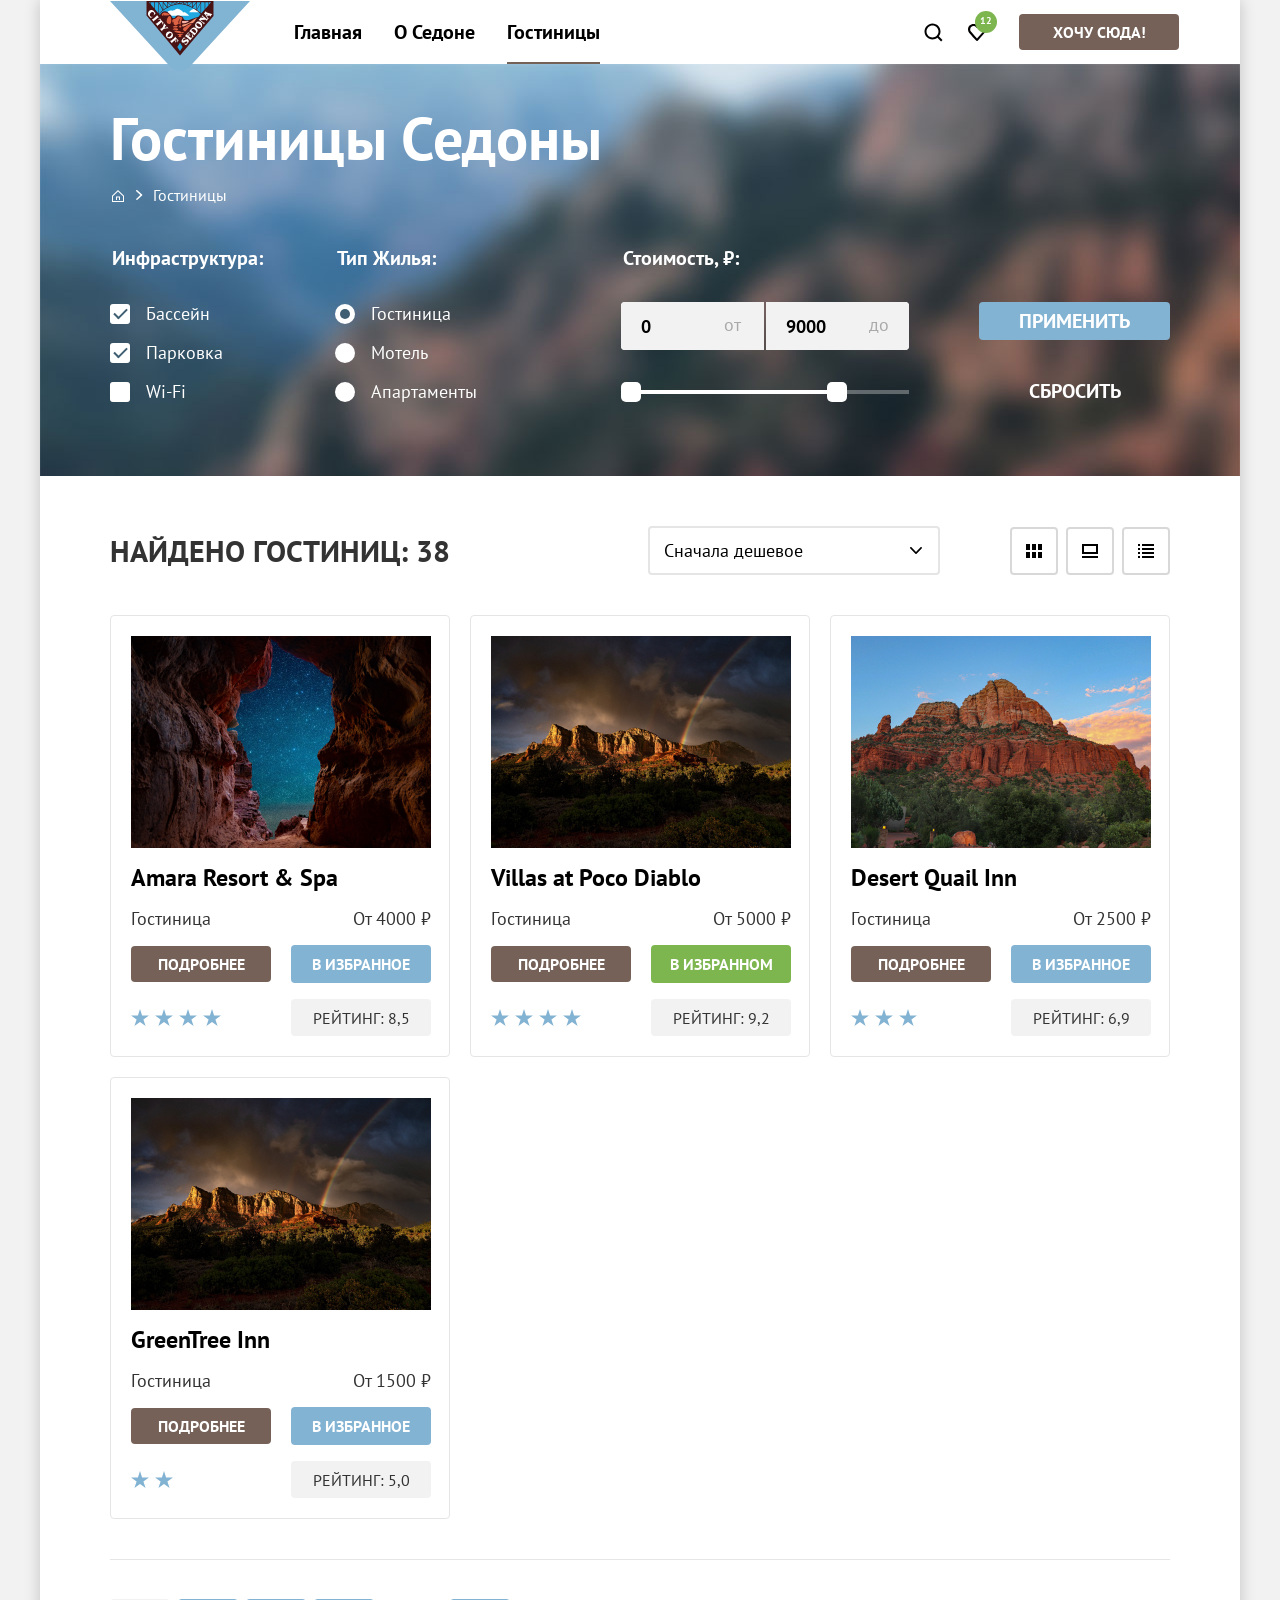
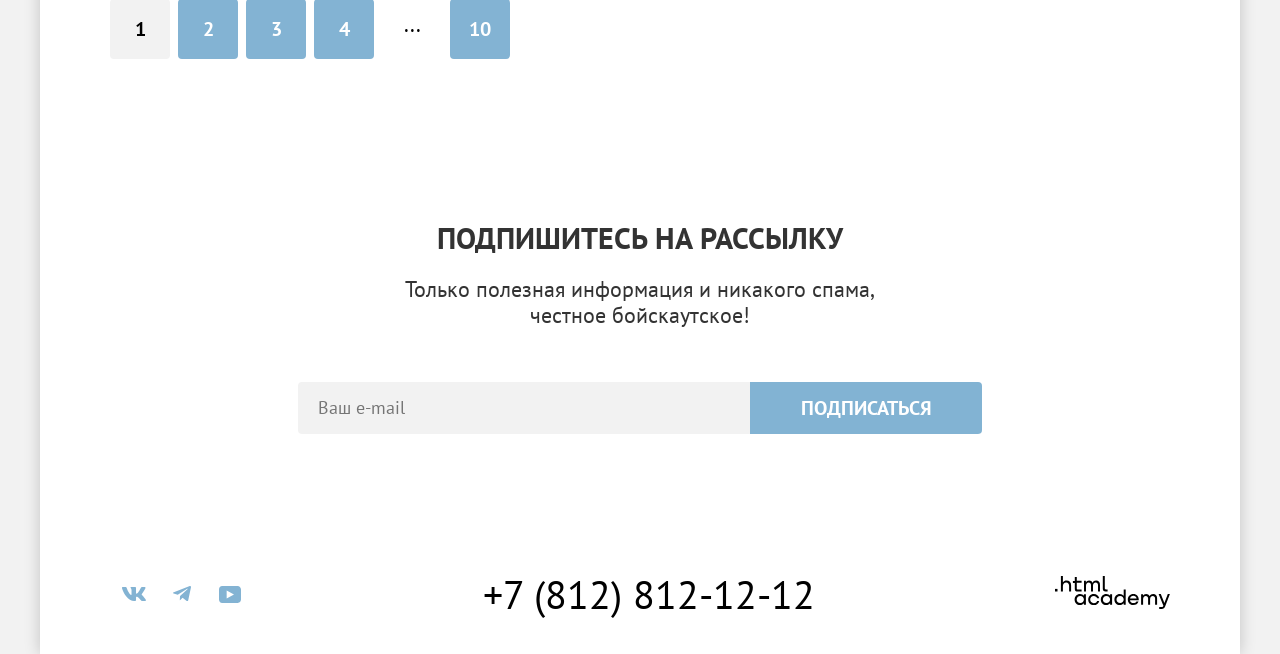
==== commit e950d02a: "pp2" ====
--- a/catalog.html
+++ b/catalog.html
@@ -178,8 +178,8 @@
             <div class="cards-head">
               <h2 class="title catalog-respond-title">Найдено гостиниц: 38</h2>
               <select class="select-control" aria-label="Сортировка">
+                <option value="cheap">Сначала дешевое</option>
                 <option value="popular">Сначала популярное</option>
-                <option value="cheap">Сначала дешёвое</option>
                 <option value="expensive">Сначала дорогое</option>
               </select>
               <div class="buttons-shows-row">
--- a/styles/styles.css
+++ b/styles/styles.css
@@ -32,7 +32,7 @@
 
 .button {
   font-family: "PT Sans";
-  color: white;
+  color: #ffffff;
   background-color: #82b3d3;
   font-size: 20px;
   line-height: 36px;
@@ -43,8 +43,8 @@
   border-radius: 4px;
 }
 
-.button:hover,
-.pagination-link:hover {
+.button:hover:not(:disabled),
+.pagination-link:hover:not(:disabled) {
   background-color: #68a2ca;
 }
 
@@ -54,13 +54,33 @@
   background-color: #68a2ca;
 }
 
-.pagination-current:hover,
+.pagination-current:hover:not(:disabled),
 .pagination-current:focus-visible {
   color: #000000;
   background-color: #f2f2f2;
 }
 
-.button.modal-search-result:hover {
+.pagination-current:hover {
+  background-color: inherit;
+}
+
+.pagination-link.pagination-others:hover {
+  color: #000000;
+  background-color: #ffffff;
+  cursor: default;
+}
+
+.pagination-link .pagination-current:focus-visible {
+  background-color: inherit;
+}
+
+.pagination-link.pagination-others:focus-visible {
+  color: #000000;
+  background-color: #ffffff;
+  cursor: default;
+}
+
+.button.modal-search-result:hover:not(:disabled) {
   background-color: #68a2ca;
 }
 
@@ -71,12 +91,12 @@
 
 a.button,
 .booking-button {
-  color: white;
+  color: #ffffff;
   background-color: #756157;
 }
 
-a.button:hover,
-.booking-button:hover {
+a.button:hover:not(:disabled),
+.booking-button:hover:not(:disabled) {
   background-color: #615048;
 }
 
@@ -104,7 +124,7 @@
   font-size: 16px;
 }
 
-.product-favorite-button:hover,
+.product-favorite-button:hover:not(:disabled),
 .product-favorite-button:focus-visible {
   background-color: #6c9e42;
 }
@@ -128,7 +148,7 @@
   box-sizing: border-box;
 }
 
-.button-show:hover {
+.button-show:hover:not(:disabled) {
   border: 2px solid;
   border-color: #000000;
 }
@@ -221,10 +241,10 @@
 
 .navigation-list {
   display: flex;
-  width: 465px;
+  min-width: 465px;
   margin: 0;
   padding: 0;
-  margin-left: 168px;
+  padding-left: 168px;
   list-style-type: none;
   flex-wrap: wrap;
 }
@@ -247,7 +267,7 @@
   bottom: 0;
   left: 0;
   margin: auto;
-  fill: black;
+  fill: #000000;
 }
 
 .navigation-item {
@@ -256,6 +276,7 @@
 
 .navigation-link.likes {
   position: relative;
+  margin-right: 20px;
 }
 
 
@@ -292,7 +313,6 @@
   position: absolute;
   bottom: 0;
   left: 16px;
-  top: 62px;
   height: 2px;
   right: 16px;
   background-color: #756257;
@@ -302,17 +322,18 @@
 .navigation-user .button {
   padding: 8px 22px;
   margin: 14px auto;
-  margin-left: 20px;
   border-radius: 4px;
   font-size: 16px;
   line-height: 20px;
-  color: #fff;
+  color: #ffffff;
+  min-width: 160px;
+  box-sizing: border-box;
 }
 
 .page-container {
   width: 1200px;
   margin: 0 auto;
-  background-color: #fff;
+  background-color: #ffffff;
 }
 
 .heading {
@@ -375,7 +396,7 @@
   display: flex;
 }
 
-.advantages-allignment {
+.advantages-alignment {
   display: flex;
   position: relative;
   flex-direction: column;
@@ -449,7 +470,9 @@
 }
 
 .services-head {
-  height: 246px;
+  min-height: 246px;
+  padding: 64px 0;
+  box-sizing: border-box;
   display: flex;
   flex-direction: column;
   align-items: center;
@@ -463,12 +486,14 @@
 }
 
 .services-item {
-  height: 385px;
+  min-height: 385px;
   display: flex;
   flex-direction: column;
   flex-grow: 1;
   align-items: center;
   justify-content: center;
+  box-sizing: border-box;
+  padding: 40px 0;
 }
 
 .services-logo {
@@ -483,15 +508,20 @@
   width: 505px;
 }
 
+.services-subtext {
+  max-width: 490px;
+}
+
 .services-name {
   font-size: 24px;
   line-height: 28px;
+  width: 230px;
 }
 
 .services-description {
   width: 230px;
   margin: 0;
-  margin-top: 30px;
+  padding-top: 30px;
 }
 
 .services-name {
@@ -505,8 +535,7 @@
   display: flex;
   flex-direction: column;
   align-items: center;
-  margin-top: 96px;
-  margin-bottom: 96px;
+  padding: 96px 0;
 }
 
 .booking-text {
@@ -529,8 +558,8 @@
 }
 
 .subscription {
-  height: 415px;
-  color: white;
+  min-height: 415px;
+  color: #ffffff;
   background-color: #82b3d3;
   background-image: url("../images/subscribe.jpg");
   background-size: 100% auto;
@@ -538,6 +567,12 @@
   flex-direction: column;
   justify-content: center;
   align-items: center;
+  padding: 40px 0;
+  box-sizing: border-box;
+}
+
+.subscription-text {
+  max-width: 475px;
 }
 
 .subscription-title {
@@ -564,24 +599,14 @@
   fill: #000000;
 }
 
-.footer-logo-img:hover {
+.footer-logo:hover .academia-logo {
   fill: #756157;
 }
 
-.footer-logo:focus-visible {
-  outline: none;
+.footer-logo-link:focus-visible .academia-logo {
   fill: #756157;
 }
 
-.footer-logo-link:focus-visible {
-  outline: none;
-  fill: #756157;
-}
-
-.footer-logo-img:focus-visible {
-  outline: none;
-  fill: #756157;
-}
 
 .footer-logo-img:active {
   fill: rgba(117, 97, 87, 0.3);
@@ -600,14 +625,14 @@
   justify-content: space-between;
   align-items: center;
   padding: 40px 70px;
-  background-color: #fff;
+  background-color: #ffffff;
 }
 
 .subscription-form {
   display: grid;
   grid-template-columns: 452px 232px;
-  margin-right: 258px;
-  margin-left: 258px;
+  align-items: center;
+
 }
 
 .field {
@@ -617,12 +642,18 @@
   padding-left: 20px;
   padding-top: 14px;
   padding-bottom: 14px;
+  min-height: 52px;
+  box-sizing: border-box;
   background-color: #f2f2f2;
+  border-radius: 4px 0 0 4px;
 }
 
 .subscription-button {
-  border-radius: 0;
   cursor: pointer;
+  min-height: 52px;
+  width: 232px;
+  box-sizing: border-box;
+  border-radius: 0 4px 4px 0;
 }
 
 .footer-social-list {
@@ -654,7 +685,7 @@
   fill: #83b3d3;
 }
 
-.footer-social-logo:hover {
+.footer-social-logo:hover:not(:disabled) {
   fill: #68a2ca;
 }
 
@@ -666,7 +697,7 @@
   fill: rgba(104, 162, 202, 0.3);
 }
 
-.footer-contacts-address-phone:hover {
+.footer-contacts-address-phone:hover:not(:disabled) {
   color: #756157;
 }
 
@@ -683,7 +714,7 @@
   fill: #000000;
 }
 
-.academia-logo:hover {
+.academia-logo:hover:not(:disabled) {
   fill: #756157;
 }
 
@@ -701,7 +732,7 @@
 }
 
 address .footer-contacts-address-phone {
-  font-family: "PT Sans";
+  font-family: "PT Sans", sans-serif;
   color: #000000;
   font-size: 40px;
   line-height: 40px;
@@ -772,8 +803,8 @@
   min-width: 15px;
 }
 
-.breadcrumbs-link:hover,
-.main-icon:hover {
+.breadcrumbs-link:hover:not(:disabled),
+.main-icon:hover:not(:disabled) {
   color: rgba(255, 255, 255, 0.6);
   fill: rgba(255, 255, 255, 0.6);
 }
@@ -810,7 +841,7 @@
   bottom: 0;
   left: 0;
   margin: auto;
-  fill: #fff;
+  fill: #ffffff;
 }
 
 .catalog-filter-group {
@@ -881,7 +912,7 @@
   background-color: transparent;
 }
 
-.filter-buttons .button:last-child:hover {
+.filter-buttons .button:last-child:hover:not(:disabled) {
   color: rgba(255, 255, 255, 0.6);
 }
 
@@ -917,7 +948,9 @@
 .range-bar {
   position: absolute;
   height: 4px;
-  background-color: #fff;
+  background-color: #ffffff;
+  left: 0;
+  width: 226px
 }
 
 .range-toggle {
@@ -930,7 +963,7 @@
   cursor: pointer;
 }
 
-.range-toggle:hover {
+.range-toggle:hover:not(:disabled) {
   box-shadow: 0 4px 10px rgba(0, 0, 0, 0.25);
 }
 
@@ -967,7 +1000,8 @@
   display: flex;
   position: relative;
   width: 143px;
-  background-color: #fff;
+  background-color: #ffffff;
+  border-radius: 4px;
 }
 
 .control {
@@ -982,7 +1016,7 @@
   left: 0;
   width: 20px;
   height: 20px;
-  background-color: #fff;
+  background-color: #ffffff;
   border-radius: 3px;
 }
 
@@ -990,7 +1024,7 @@
   outline: 3px solid #83b3d3;
 }
 
-.control-input:hover ~ .control-mark {
+.control-input:hover:not(:disabled) ~ .control-mark {
   background-color: rgba(255, 255, 255, 0.6);
 }
 
@@ -998,7 +1032,7 @@
   background-color: rgba(255, 255, 255, 0.3);
 }
 
-.control-input:hover ~ .control-label {
+.control-input:hover:not(:disabled) ~ .control-label {
   color: rgba(255, 255, 255, 0.6);
 }
 
@@ -1086,7 +1120,7 @@
   appearance: none;
 }
 
-.select-control:hover,
+.select-control:hover:not(:disabled),
 .select-control:focus-visible {
   outline: none;
   border-color: #68a2ca;
@@ -1118,7 +1152,7 @@
   color: #000000;
 }
 
-.range-input:hover {
+.range-input:hover:not(:disabled) {
   background-color: #e5e5e5;
 }
 
@@ -1134,11 +1168,11 @@
 }
 
 .range-input.start {
-  border-radius: 2px 0 0 2px;
+  border-radius: 4px 0 0 4px;
 }
 
 .range-input.stop {
-  border-radius: 0 2px 2px 0;
+  border-radius: 0 4px 4px 0;
 }
 
 .range-input::-webkit-outer-spin-button,
@@ -1175,7 +1209,7 @@
   display: flex;
   justify-content: space-between;
   align-items: center;
-  height: 49px;
+  min-height: 49px;
 }
 
 .catalog-respond-title {
@@ -1190,6 +1224,7 @@
   margin-right: 70px;
   align-self: stretch;
 }
+
 .product-list {
   display: grid;
   grid-template-columns: repeat(3, 340px);
@@ -1373,19 +1408,21 @@
   padding: 0;
   top: 64px;
   right: 52px;
-  width: 52px;
-  height: 52px;
+  width: 53px;
+  height: 53px;
   background-color: #f2f2f2;
   border-radius: 50%;
   border-color: transparent;
   cursor: pointer;
+  display: grid;
 }
 
 .modal-cross {
-  fill: #000;
-}
-
-.modal-close-button:hover {
+  fill: #000000;
+  margin: auto;
+}
+
+.modal-close-button:hover:not(:disabled) {
   background-color: #e5e5e5;
 }
 
@@ -1408,8 +1445,8 @@
   margin: 0;
   margin-bottom: 64px;
   font-family: "PT Sans", sans-serif;
-  font-size: 32px;
-  line-height: 35px;
+  font-size: 30px;
+  line-height: 36px;
   font-weight: 700;
   color: #000000;
   text-transform: uppercase;
@@ -1432,7 +1469,7 @@
   position: relative;
 }
 
-.modal-lable {
+.modal-label {
   min-width: 118px;
   margin-right: 18px;
   font-family: "PT Sans", sans-serif;
@@ -1442,7 +1479,7 @@
   text-align: left;
 }
 
-.field-childrens .modal-lable {
+.field-childrens .modal-label {
   margin-right: 14px;
   position: relative;
 }
@@ -1457,6 +1494,15 @@
   display: flex;
 }
 
+
+.modal-field {
+  font-family: "PT Sans", sans-serif;
+  font-size: 18px;
+  line-height: 20px;
+  font-weight: 700;
+  padding-right: 50px;
+}
+
 .field-adults {
   grid-column: 1/2;
 }
@@ -1468,10 +1514,11 @@
 .minus-button,
 .plus-button {
   width: 40px;
-  height: 48px;
+  min-height: 48px;
   padding: 14px 10px;
   box-sizing: border-box;
-  position: absolute;
+  border: none;
+  background-color: transparent;
 }
 
 .adults ~ .minus-button {
@@ -1486,12 +1533,19 @@
   right: 0;
 }
 
+.plus-minus-input {
+  width: 110px;
+  height: 48px;
+  position: relative;
+  display: flex;
+  padding: 0;
+  border-radius: 4px;
+}
+
 .adults,
 .childrens {
-  width: 110px;
-  position: relative;
-  padding-left: 50px;
-  padding-right: 50px;
+  width: 31px;
+  padding: 0 10px;
 }
 
 .field-group-one::after,
@@ -1517,36 +1571,28 @@
   border-radius: 3px;
 }
 
-.minus-icon:hover,
-.plus-icon:hover {
-  fill: #000;
-}
-
-.minus-icon:active,
-.plus-icon:active {
-  fill: rgba(0, 0, 0, 0.3);
-}
-
-.minus-icon:focus-visible,
-.plus-icon:focus-visible {
-  fill: #000;
+.minus-button:hover .minus-icon,
+.plus-button:hover .plus-icon {
+  fill: #000000;
+}
+
+.minus-button:focus-visible .minus-icon,
+.plus-button:focus-visible .plus-icon {
+  fill: #000000;
   outline: 3px solid #83b3d3;
   outline-offset: 2px;
 }
 
-.modal-field {
-  font-family: "PT Sans", sans-serif;
-  font-size: 18px;
-  line-height: 20px;
-  font-weight: 700;
-  padding-right: 50px;
-}
-
-.modal-field:hover {
+.minus-button:active .minus-icon,
+.plus-button:active .plus-icon {
+  fill: rgba(0, 0, 0, 0.3);
+}
+
+.modal-field:hover:not(:disabled) {
   background-color: #e5e5e5;
 }
 
-.modal-field:focus-visible {
+.modal-field:focus-visible:not(.adults):not(.childrens) {
   outline: none;
   border: 3px solid;
   border-color: #83b3d3;
@@ -1554,21 +1600,16 @@
   padding-left: 17px;
 }
 
-.modal-field.adults:focus-visible {
-  outline: none;
-  border: 3px solid;
-  border-color: #83b3d3;
-  padding-right: 48px;
-  padding-left: 49px;
-}
-
+
+.plus-minus-input:focus-visible {
+  outline: 3px solid #83b3d3;
+}
+
+.modal-field.adults:focus-visible,
 .modal-field.childrens:focus-visible {
   outline: none;
-  border: 3px solid;
-  border-color: #83b3d3;
-  padding-right: 47px;
-  padding-left: 49px;
-}
+}
+
 
 .modal-form-text.count {
   left: 187px;
@@ -1577,15 +1618,19 @@
 .button.modal-search-result {
   background-color: #83b3d3;
   width: 577px;
-  padding: 18px 257px;
-  box-sizing: border-box;
+  padding: 10px 257px;
+  min-height: 60px;
+  box-sizing: border-box;
+  border-radius: 10px;
 }
 
 .modal-notification {
   position: absolute;
   top: 52px;
-  left: 132px;
+  left: 137px;
   padding-left: 20px;
+  font-size: 16px;
+  line-height: 21px;
 }
 
 .modal-notification.in {
@@ -1629,12 +1674,13 @@
   padding: 15px 18px 18px 22px;
   border-radius: 10px;
   width: 256px;
+  min-height: 143px;
   box-sizing: border-box;
   text-align: left;
   display: none;
 }
 
-.tooltip-toggle:hover + .tooltip-text,
+.tooltip-toggle:hover:not(:disabled) + .tooltip-text,
 .tooltip-toggle:focus-visible + .tooltip-text {
   display: block;
 }
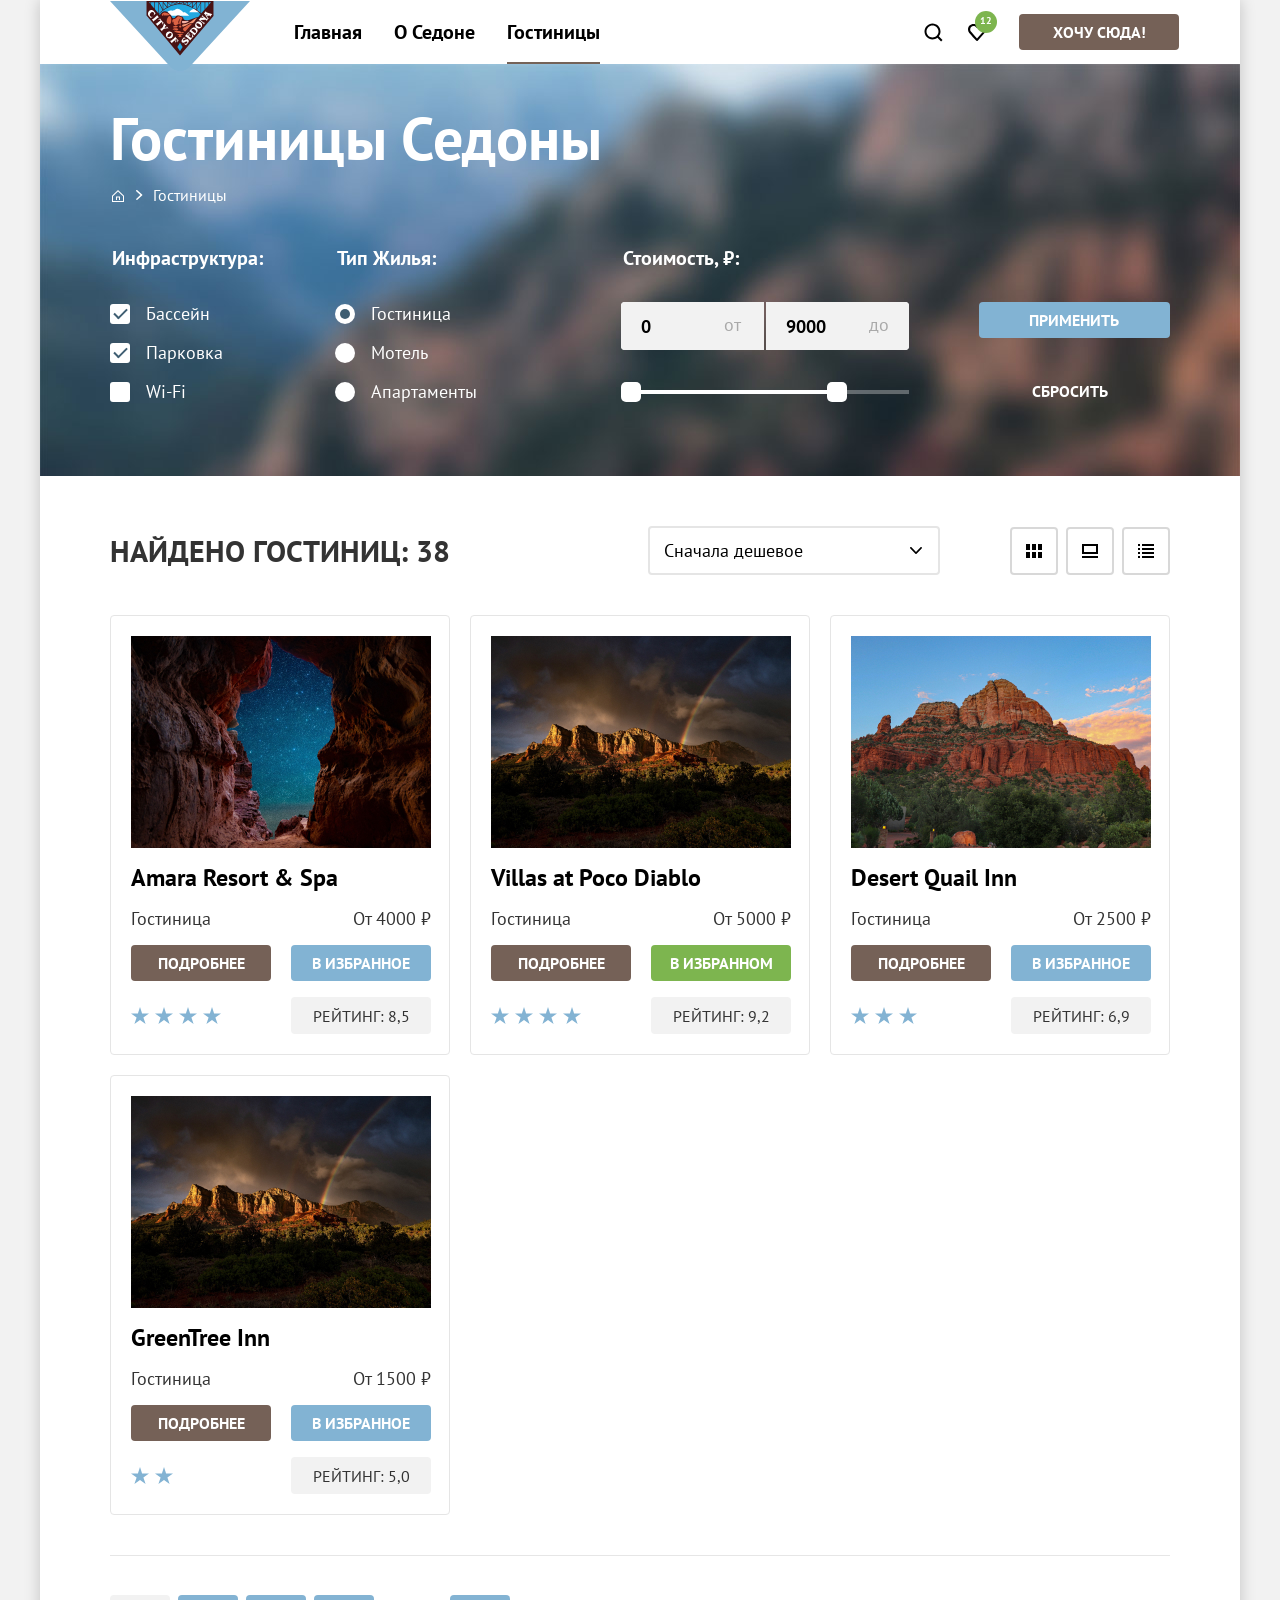
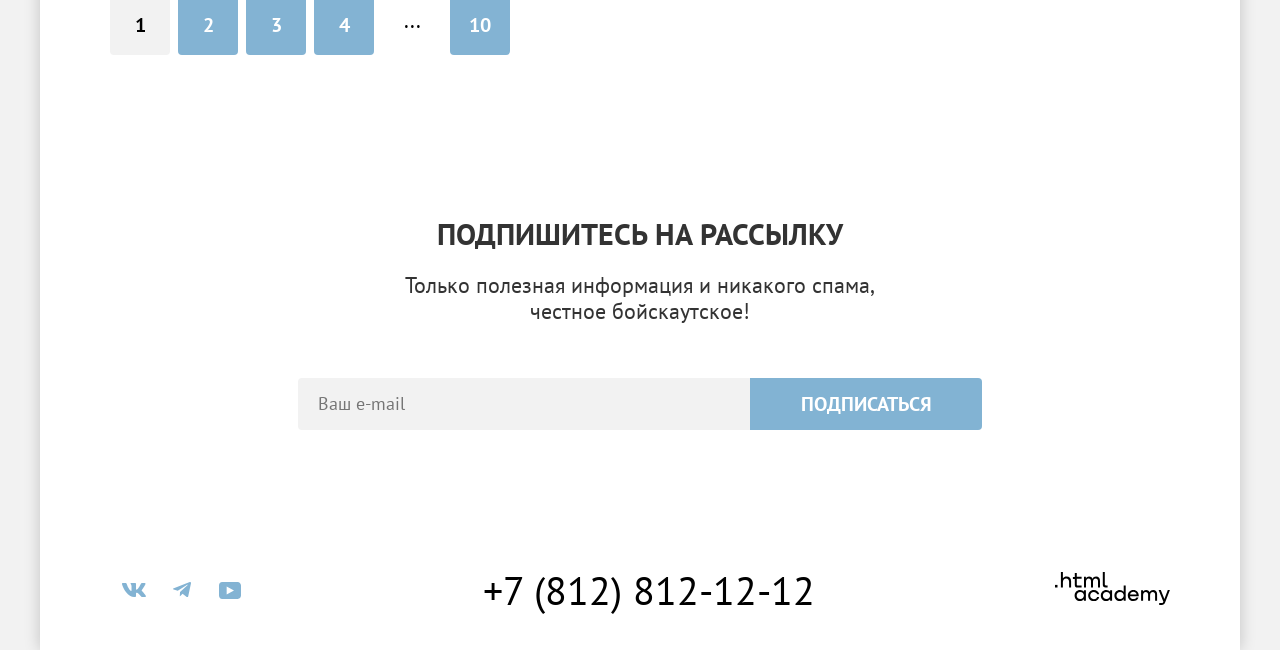
==== commit b6143866: "pp3" ====
--- a/catalog.html
+++ b/catalog.html
@@ -12,10 +12,10 @@
     <div class="shadow">
       <header class="page-header">
         <nav class="navigation">
-          <a class="logo-link" href="index.html">
-            <img class="navigation-logo" src="images/logo.svg" alt="Город Седона" loading="lazy"/>
-          </a>
           <div class="nav-left-col">
+            <a class="logo-link" href="index.html">
+              <img class="navigation-logo" src="images/logo.svg" alt="Город Седона" loading="lazy">
+            </a>
             <ul class="navigation-list">
               <li class="navigation-item">
                 <a class="navigation-link" href="index.html">Главная</a>
@@ -24,7 +24,7 @@
                 <a class="navigation-link" href="about.html">О Седоне</a>
               </li>
               <li class="navigation-item">
-                <a class="navigation-link navigation-current" href="#">Гостиницы</a>
+                <a class="navigation-link navigation-current" href="catalog.html">Гостиницы</a>
               </li>
             </ul>
           </div>
--- a/styles/styles.css
+++ b/styles/styles.css
@@ -899,12 +899,16 @@
   width: 288px;
 }
 
-.filter-buttons {
+.filter-buttons .button {
   display: flex;
   flex-direction: column;
   width: 191px;
-  min-height: 104px;
+  min-height: 36px;
   margin-top: 56px;
+  font-size: 16px;
+  line-height: 20px;
+  padding: 8px 50px;
+  box-sizing: border-box;
 }
 
 .filter-buttons .button:last-child {
@@ -926,7 +930,8 @@
 }
 
 .reset-button {
-  line-height: 30px;
+  font-size: 16px;
+  line-height: 20px;
   border: 3px solid;
   border-color: transparent;
   border-radius: 4px;
@@ -1264,11 +1269,11 @@
   text-align: left;
 }
 
-.product-card-button.button {
+.product-description .button {
   font-size: 16px;
   line-height: 20px;
   min-height: 36px;
-  padding-top: 8px;
+  padding: 8px 0;
   box-sizing: border-box;
 }
 
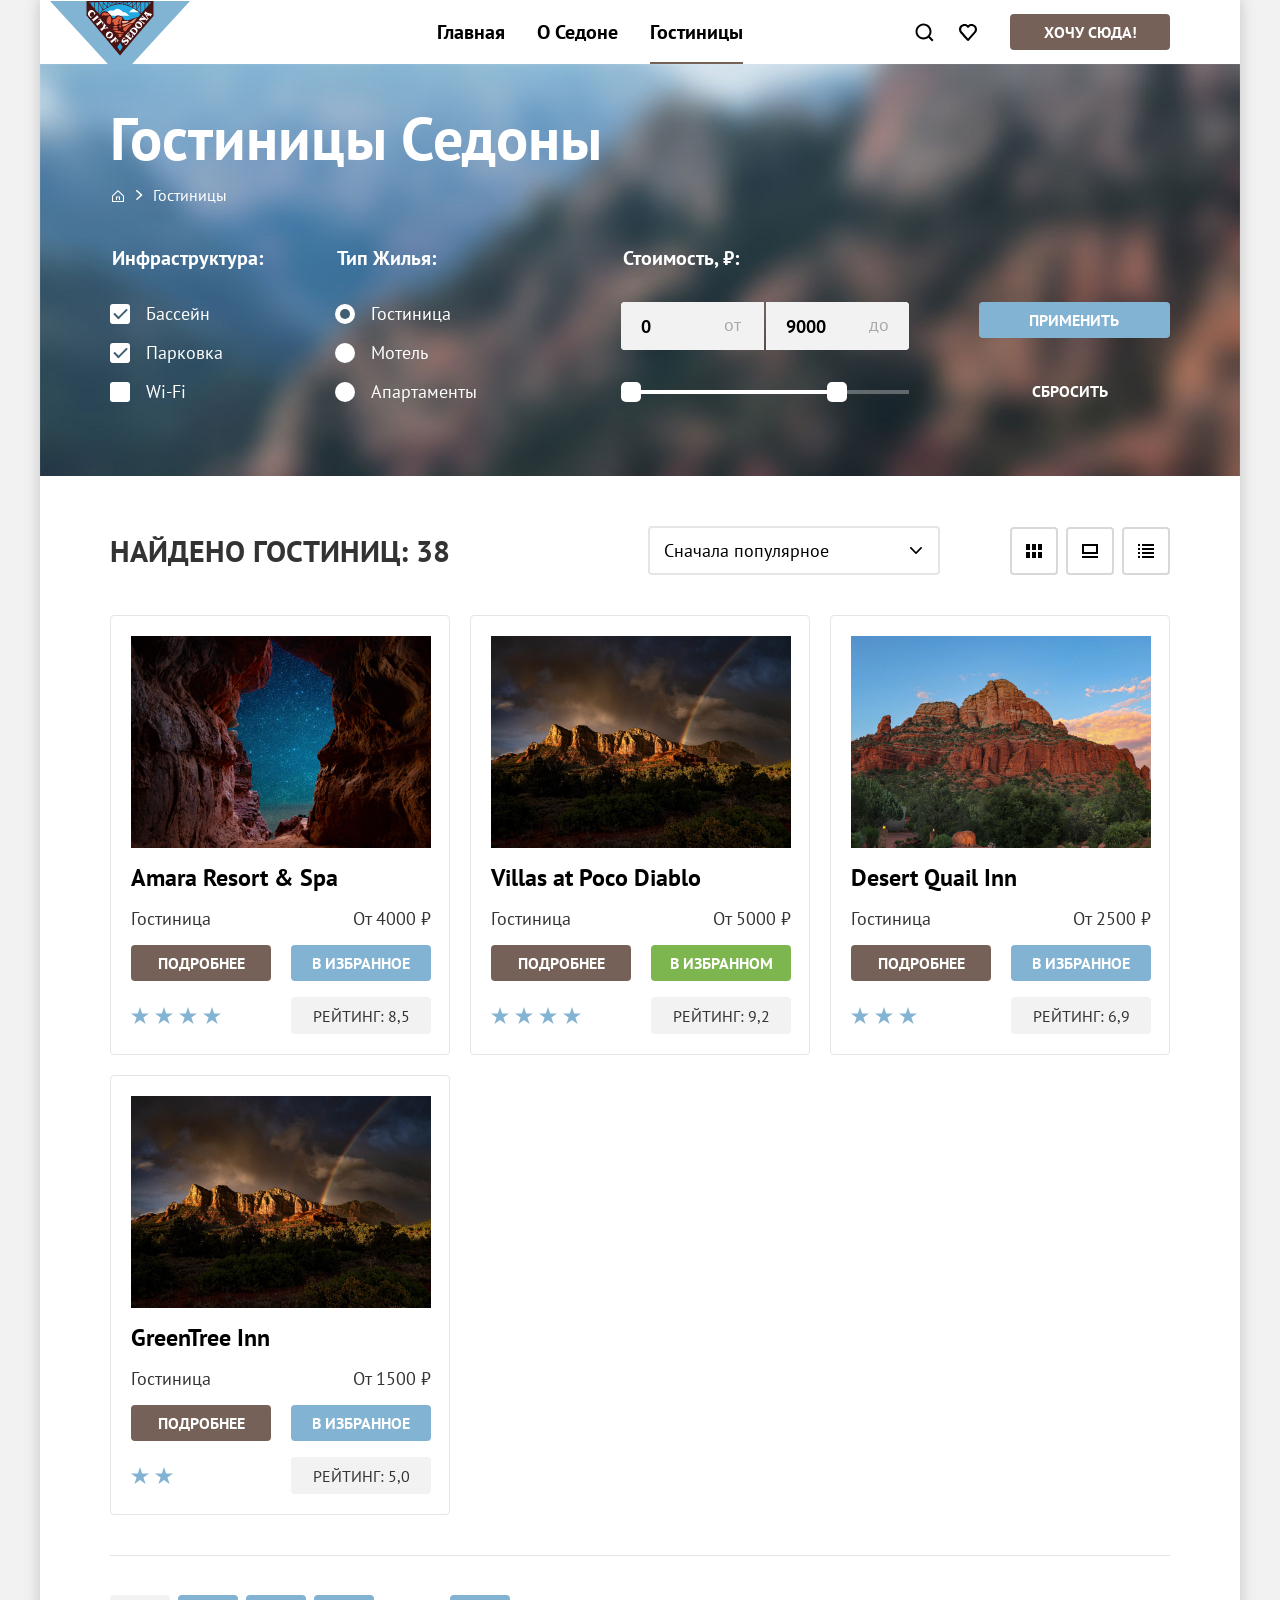
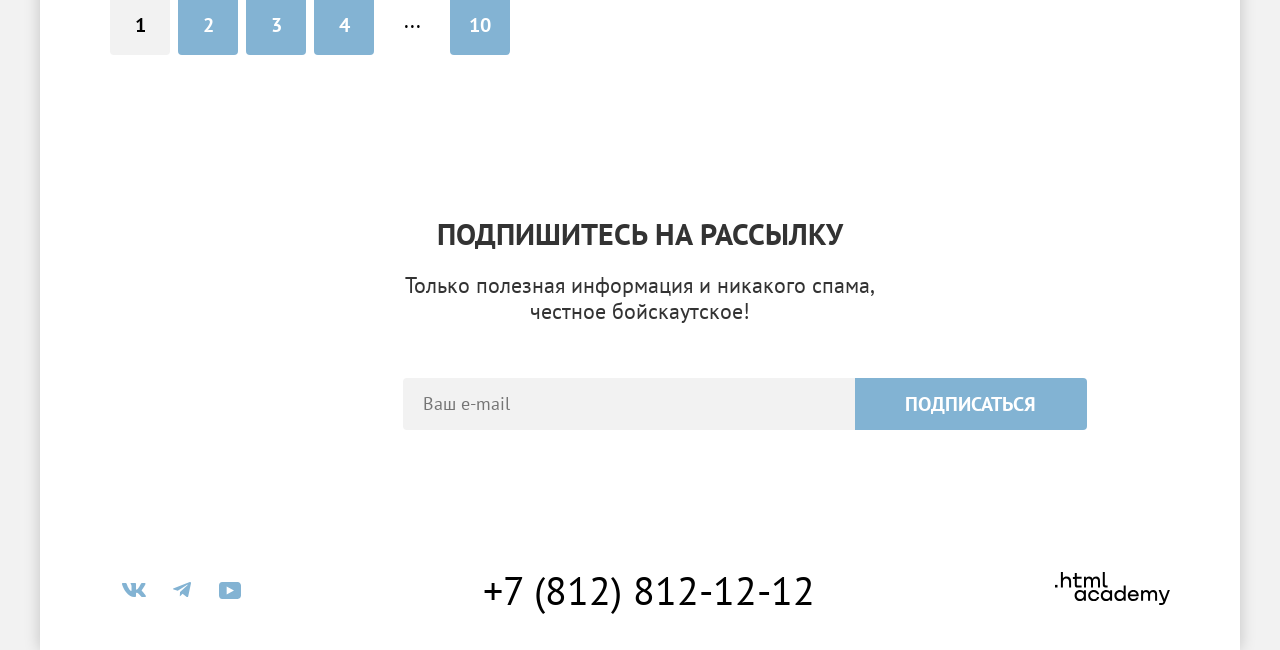
==== commit 5d544cb1: "final" ====
--- a/catalog.html
+++ b/catalog.html
@@ -1,61 +1,61 @@
-<!doctype html>
+<!DOCTYPE html>
 <html lang="ru">
-
   <head>
-    <meta charset="utf-8" />
+    <meta charset="utf-8">
     <title>Седона. Каталог</title>
-    <link rel="icon" type="image/png" sizes="32x32" href="images/favicon.png" />
-    <link rel="stylesheet" href="styles/styles.css" />
+    <link rel="icon" type="image/png" sizes="32x32" href="images/favicon.png">
+    <link rel="stylesheet" href="styles/styles.css">
+
   </head>
 
   <body>
     <div class="shadow">
-      <header class="page-header">
-        <nav class="navigation">
+       <header class="page-header">
+      <nav class="navigation">
+        <a class="logo-link" href="index.html">
+          <img class="navigation-logo" src="images/logo.svg" alt="Город Седона">
+        </a>
           <div class="nav-left-col">
-            <a class="logo-link" href="index.html">
-              <img class="navigation-logo" src="images/logo.svg" alt="Город Седона" loading="lazy">
+          <ul class="navigation-list">
+            <li class="navigation-item">
+              <a class="navigation-link" href="index.html" >Главная</a>
+            </li>
+            <li class="navigation-item">
+              <a class="navigation-link" href="about.html">О Седоне</a>
+            </li>
+            <li class="navigation-item">
+              <a class="navigation-link navigation-current" href="catalog.html">Гостиницы</a>
+            </li>
+          </ul>
+        </div>
+        <ul class="navigation-list navigation-user">
+          <li class="navigation-item">
+            <a class="navigation-link" href="#">
+              <svg class="navigation-icon" xmlns="http://www.w3.org/2000/svg" width="20" height="20" fill="none">
+                <path d="M19.5 18.0083L15.8 14.3287C16.8 13.0359 17.5 11.3453 17.5 9.4558C17.5 5.08011 13.9 1.5 9.5 1.5C5.1 1.5 1.5 5.17956 1.5 9.55525C1.5 13.9309 5.1 17.511 9.5 17.511C11.3 17.511 13 16.9144 14.4 15.8204L18.1 19.5L19.5 18.0083ZM9.5 15.5221C6.2 15.5221 3.5 12.837 3.5 9.55525C3.5 6.27348 6.2 3.5884 9.5 3.5884C12.8 3.5884 15.5 6.27348 15.5 9.55525C15.5 12.837 12.8 15.5221 9.5 15.5221Z"/>
+              </svg>
+              <span class="visually-hidden">
+                Поиск
+              </span>
             </a>
-            <ul class="navigation-list">
-              <li class="navigation-item">
-                <a class="navigation-link" href="index.html">Главная</a>
-              </li>
-              <li class="navigation-item">
-                <a class="navigation-link" href="about.html">О Седоне</a>
-              </li>
-              <li class="navigation-item">
-                <a class="navigation-link navigation-current" href="catalog.html">Гостиницы</a>
-              </li>
-            </ul>
-          </div>
-          <ul class="navigation-list navigation-user">
-            <li class="navigation-item">
-              <a class="navigation-link" href="search.html">
-                <svg class="navigation-icon" xmlns="http://www.w3.org/2000/svg" width="20" height="20" fill="none">
-                  <path
-                    d="M19.5 18.0083L15.8 14.3287C16.8 13.0359 17.5 11.3453 17.5 9.4558C17.5 5.08011 13.9 1.5 9.5 1.5C5.1 1.5 1.5 5.17956 1.5 9.55525C1.5 13.9309 5.1 17.511 9.5 17.511C11.3 17.511 13 16.9144 14.4 15.8204L18.1 19.5L19.5 18.0083ZM9.5 15.5221C6.2 15.5221 3.5 12.837 3.5 9.55525C3.5 6.27348 6.2 3.5884 9.5 3.5884C12.8 3.5884 15.5 6.27348 15.5 9.55525C15.5 12.837 12.8 15.5221 9.5 15.5221Z" />
-                </svg>
-                <span class="visually-hidden"> Поиск </span>
-              </a>
-            </li>
-            <li class="navigation-item">
-              <a class="navigation-link likes" href="favorite.html">
-                <svg class="navigation-icon" xmlns="http://www.w3.org/2000/svg" width="20" height="20" fill="none">
-                  <path
-                    d="M9.9 19C9.6 19 9.3 18.9 9.1 18.6C3.7 12.5 2.4 11.1 2.1 10.7C1.4 9.8 1 8.6 1 7.4C1 4.4 3.4 2 6.5 2C7.8 2 9 2.5 10 3.3C11 2.5 12.3 2 13.5 2C16.5 2 19 4.4 19 7.4C19 8.7 18.5 9.9 17.7 10.8L10.7 18.7C10.5 18.9 10.3 19 9.9 19ZM3.9 9.5C4.2 9.9 7.4 13.5 10 16.4L16.2 9.4C16.7 8.9 16.9 8.2 16.9 7.4C16.9 5.6 15.4 4.1 13.6 4.1C12.6 4.1 11.6 4.6 10.9 5.4C10.6 5.7 10.3 5.8 10 5.8C9.7 5.8 9.4 5.6 9.2 5.4C8.5 4.6 7.5 4.1 6.5 4.1C4.7 4.1 3.2 5.6 3.2 7.4C3.1 8.3 3.5 9 3.9 9.5C3.8 9.5 3.8 9.5 3.9 9.5Z" />
-                </svg>
-                <span class="visually-hidden">
-                  Избранное
-                </span>
-                <span class="likes-count">12</span>
-              </a>
-            </li>
-            <li class="navigation-item">
-              <a class="button navigation-link" href="choose.html">ХОЧУ СЮДА!</a>
-            </li>
-          </ul>
-        </nav>
-      </header>
+          </li>
+          <li class="navigation-item">
+            <a class="navigation-link likes" href="#">
+              <svg class="navigation-icon" xmlns="http://www.w3.org/2000/svg" width="20" height="20" fill="none">
+                <path d="M9.9 19C9.6 19 9.3 18.9 9.1 18.6C3.7 12.5 2.4 11.1 2.1 10.7C1.4 9.8 1 8.6 1 7.4C1 4.4 3.4 2 6.5 2C7.8 2 9 2.5 10 3.3C11 2.5 12.3 2 13.5 2C16.5 2 19 4.4 19 7.4C19 8.7 18.5 9.9 17.7 10.8L10.7 18.7C10.5 18.9 10.3 19 9.9 19ZM3.9 9.5C4.2 9.9 7.4 13.5 10 16.4L16.2 9.4C16.7 8.9 16.9 8.2 16.9 7.4C16.9 5.6 15.4 4.1 13.6 4.1C12.6 4.1 11.6 4.6 10.9 5.4C10.6 5.7 10.3 5.8 10 5.8C9.7 5.8 9.4 5.6 9.2 5.4C8.5 4.6 7.5 4.1 6.5 4.1C4.7 4.1 3.2 5.6 3.2 7.4C3.1 8.3 3.5 9 3.9 9.5C3.8 9.5 3.8 9.5 3.9 9.5Z"/>
+              </svg>
+              <span class="visually-hidden">
+                Избранное <span class="likes">12</span>
+              </span>
+            </a>
+          </li>
+          <li class="navigation-item">
+            <a class="button navigation-link" href="#">ХОЧУ СЮДА!</a>
+          </li>
+        </ul>
+      </nav>
+    </header>
+
 
       <main class="main-inner main-container">
         <div class="page-container">
@@ -66,42 +66,43 @@
                 <li class="breadcrumbs-item">
                   <a class="breadcrumbs-link" href="index.html">
                     <svg class="main-icon" xmlns="http://www.w3.org/2000/svg" width="12" height="12" fill="none">
-                      <path d="M6 0L0 5.80006V12.0001H12V5.80006L6 0ZM11 11.0001H1V6.20005L6 1.4L11 6.20005V11.0001Z" />
-                      <path d="M4 10.0001H5V7.50005H7V10.0001H8V6.50005H4V10.0001Z" />
+                      <path d="M6 0L0 5.80006V12.0001H12V5.80006L6 0ZM11 11.0001H1V6.20005L6 1.4L11 6.20005V11.0001Z"/>
+                      <path d="M4 10.0001H5V7.50005H7V10.0001H8V6.50005H4V10.0001Z"/>
                     </svg>
                     <span class="visually-hidden">Главная</span></a>
                 </li>
                 <li class="breadcrumbs-item">
-                  <span class="breadcrumbs-link">Гостиницы</span>
+                  <a class="breadcrumbs-link">Гостиницы</a>
                 </li>
               </ul>
             </header>
 
-            <h2 class="visually-hidden">Список гостиниц с фильтрами</h2>
-            <form class="catalog-filter" action="https://echo.htmlacademy.ru/" method="get">
+              <h2 class="visually-hidden">Список гостиниц с фильтрами</h2>
+              <form class="catalog-filter" action="https://echo.htmlacademy.ru/" method="get">
+
               <div class="filter-left-col">
                 <fieldset class="catalog-filter-group">
                   <legend class="catalog-filter-title">Инфраструктура:</legend>
                   <ul class="catalog-filter-list">
                     <li class="catalog-filter-item">
                       <label class="control">
-                        <input class="visually-hidden control-input" type="checkbox" name="pool" checked />
-                        <span class="control-mark"></span>
-                        <span class="control-label">Бассейн</span>
-                      </label>
-                    </li>
-                    <li class="catalog-filter-item">
-                      <label class="control">
-                        <input class="visually-hidden control-input" type="checkbox" name="parking" checked />
-                        <span class="control-mark"></span>
-                        <span class="control-label">Парковка</span>
-                      </label>
-                    </li>
-                    <li class="catalog-filter-item">
-                      <label class="control">
-                        <input class="visually-hidden control-input" type="checkbox" name="wi-fi" />
-                        <span class="control-mark"></span>
-                        <span class="control-label">Wi-Fi</span>
+                        <input class="visually-hidden control-input" type="checkbox" name="pool" checked>
+                          <span class="control-mark"></span>
+                          <span class="control-label">Бассейн</span>
+                      </label>
+                    </li>
+                    <li class="catalog-filter-item">
+                      <label class="control">
+                        <input class="visually-hidden control-input" type="checkbox" name="parking" checked>
+                          <span class="control-mark"></span>
+                          <span class="control-label">Парковка</span>
+                      </label>
+                    </li>
+                    <li class="catalog-filter-item">
+                      <label class="control">
+                        <input class="visually-hidden control-input" type="checkbox" name="wi-fi">
+                          <span class="control-mark"></span>
+                          <span class="control-label">Wi-Fi</span>
                       </label>
                     </li>
                   </ul>
@@ -112,64 +113,61 @@
                   <ul class="catalog-filter-list">
                     <li class="catalog-filter-item">
                       <label class="control">
-                        <input class="visually-hidden control-input" type="radio" name="place-group" value="hotel"
-                          checked />
-                        <span class="control-mark"></span>
-                        <span class="control-label">Гостиница</span>
-                      </label>
-                    </li>
-                    <li class="catalog-filter-item">
-                      <label class="control">
-                        <input class="visually-hidden control-input" type="radio" name="place-group" value="motel" />
-                        <span class="control-mark"></span>
-                        <span class="control-label">Мотель</span>
-                      </label>
-                    </li>
-                    <li class="catalog-filter-item">
-                      <label class="control">
-                        <input class="visually-hidden control-input" type="radio" name="place-group"
-                          value="apartment" />
-                        <span class="control-mark"></span>
-                        <span class="control-label">Апартаменты</span>
+                        <input class="visually-hidden control-input" type="radio" name="place-group" value="hotel" checked>
+                          <span class="control-mark"></span>
+                          <span class="control-label">Гостиница</span>
+                      </label>
+                    </li>
+                    <li class="catalog-filter-item">
+                      <label class="control">
+                        <input class="visually-hidden control-input" type="radio" name="place-group" value="motel">
+                          <span class="control-mark"></span>
+                          <span class="control-label">Мотель</span>
+                      </label>
+                    </li>
+                    <li class="catalog-filter-item">
+                      <label class="control">
+                        <input class="visually-hidden control-input" type="radio" name="place-group" value="apartment">
+                          <span class="control-mark"></span>
+                          <span class="control-label">Апартаменты</span>
                       </label>
                     </li>
                   </ul>
                 </fieldset>
               </div>
               <div class="filter-right-col">
-                <fieldset class="catalog-filter-group">
-                  <legend class="catalog-filter-title">Стоимость, ₽:</legend>
-
-                  <div class="range">
-                    <div class="range-wrapper-inputs">
-                      <label class="catalog-filter-label">
-                        <input class="range-input start" type="number" name="min-price" placeholder="0" value="0" />
-                        <span class="filter-text">от</span>
-                      </label>
-                      <label class="catalog-filter-label">
-                        <input class="range-input stop" type="number" name="max-price" placeholder="9000"
-                          value="9000" />
-                        <span class="filter-text">до</span>
-                      </label>
+                  <fieldset class="catalog-filter-group">
+                    <legend class="catalog-filter-title">Стоимость, ₽:</legend>
+
+                    <div class="range">
+
+                      <div class="range-wrapper-inputs">
+                        <label class="catalog-filter-label">
+                          <input class="range-input start" type="number" name="min-price" placeholder="0">
+                          <span class="filter-text">от</span>
+                        </label>
+                        <label class="catalog-filter-label">
+                          <input class="range-input stop" type="number" name="max-price" placeholder="9000">
+                          <span class="filter-text">до</span>
+                        </label>
+                      </div>
+
+                      <div class="range-scale">
+                        <div class="range-bar" style="left: 0; width: 226px">
+                          <button class="range-toggle toggle-min" type="button">
+                            <span class="visually-hidden">Изменить минимальную цену</span>
+                          </button>
+                          <button class="range-toggle toggle-max" type="button">
+                            <span class="visually-hidden">Изменить максимальную цену</span>
+                          </button>
+                        </div>
+                      </div>
+
                     </div>
-
-                    <div class="range-scale">
-                      <div class="range-bar">
-                        <button class="range-toggle toggle-min" type="button">
-                          <span class="visually-hidden">Изменить минимальную цену</span>
-                        </button>
-                        <button class="range-toggle toggle-max" type="button">
-                          <span class="visually-hidden">Изменить максимальную цену</span>
-                        </button>
-                      </div>
-                    </div>
-                  </div>
-                </fieldset>
+                  </fieldset>
                 <div class="filter-buttons">
                   <button class="button" type="submit">Применить</button>
-                  <button class="button reset-button" type="reset">
-                    Сбросить
-                  </button>
+                  <button class="button reset-button" type="reset">Сбросить</button>
                 </div>
               </div>
             </form>
@@ -178,45 +176,21 @@
             <div class="cards-head">
               <h2 class="title catalog-respond-title">Найдено гостиниц: 38</h2>
               <select class="select-control" aria-label="Сортировка">
-                <option value="cheap">Сначала дешевое</option>
                 <option value="popular">Сначала популярное</option>
+                <option value="cheap">Сначала дешёвое</option>
                 <option value="expensive">Сначала дорогое</option>
               </select>
               <div class="buttons-shows-row">
-                <a class="button-show button-click" href="catalog.html?view=tile">
-                  <svg class="button-show-svg" xmlns="http://www.w3.org/2000/svg" width="16" height="14" fill="none">
-                    <g clip-path="url(#a)">
-                      <path d="M4 0H0v6h4zM16 0h-4v6h4zM10 0H6v6h4zM4 8H0v6h4zM16 8h-4v6h4zM10 8H6v6h4z" />
-                    </g>
-                    <defs>
-                      <path d="M0 0h16v14H0z" />
-                    </defs>
-                  </svg>
+                <a class="button-show button-click" href="#">
+                  <svg class="button-show-svg" xmlns="http://www.w3.org/2000/svg" width="16" height="14" fill="none"><g clip-path="url(#a)"><path d="M4 0H0v6h4zM16 0h-4v6h4zM10 0H6v6h4zM4 8H0v6h4zM16 8h-4v6h4zM10 8H6v6h4z"/></g><defs><path d="M0 0h16v14H0z"/></defs></svg>
                   <span class="visually-hidden">Показать мелкие карточки</span>
                 </a>
-                <a class="button-show" href="catalog.html?view=card">
-                  <svg class="button-show-svg" xmlns="http://www.w3.org/2000/svg" width="16" height="14" fill="none">
-                    <g fill="#000" clip-path="url(#a)">
-                      <path d="M16 12H0v2h16zM14 2v6H2V2zm2-2H0v10h16z" />
-                    </g>
-                    <defs>
-                      <path d="M0 0h16v14H0z" />
-                    </defs>
-                  </svg>
+                <a class="button-show" href="#">
+                  <svg class="button-show-svg" xmlns="http://www.w3.org/2000/svg" width="16" height="14" fill="none"><g fill="#000" clip-path="url(#a)"><path d="M16 12H0v2h16zM14 2v6H2V2zm2-2H0v10h16z"/></g><defs><path d="M0 0h16v14H0z"/></defs></svg>
                   <span class="visually-hidden">Показать крупные карточки</span>
                 </a>
-                <a href="catalog.html?view=list" class="button-show">
-                  <svg class="button-show-svg" xmlns="http://www.w3.org/2000/svg" width="16" height="14" fill="none">
-                    <g fill="#000" clip-path="url(#a)">
-                      <path
-                        d="M2 0H0v2h2zM16 0H4v2h12zM2 4H0v2h2zM16 4H4v2h12zM2 8H0v2h2zM16 8H4v2h12zM2 12H0v2h2zM16 12H4v2h12z" />
-                    </g>
-                    <defs>
-                      <clipPath id="a">
-                        <path d="M0 0h16v14H0z" />
-                      </clipPath>
-                    </defs>
-                  </svg>
+                <a href="#" class="button-show">
+                  <svg class="button-show-svg" xmlns="http://www.w3.org/2000/svg" width="16" height="14" fill="none"><g fill="#000" clip-path="url(#a)"><path d="M2 0H0v2h2zM16 0H4v2h12zM2 4H0v2h2zM16 4H4v2h12zM2 8H0v2h2zM16 8H4v2h12zM2 12H0v2h2zM16 12H4v2h12z"/></g><defs><clipPath id="a"><path d="M0 0h16v14H0z"/></clipPath></defs></svg>
                   <span class="visually-hidden">Показать список</span>
                 </a>
               </div>
@@ -224,15 +198,14 @@
             <ul class="product-list">
               <li class="product-card">
                 <a class="product-card-link" href="product.html">
-                  <img class="product-card-image" src="images/catalog/hotel-1.jpg" width="300" height="212"
-                    alt="Фотоснимок отеля" loading="lazy" />
+                  <img class="product-card-image" src="images/catalog/hotel-1.jpg" width="300" height="212" alt="Фотоснимок отеля">
                   <h3 class="product-card-title">Amara Resort & Spa</h3>
                 </a>
                 <div class="product-description">
                   <span class="product-type">Гостиница</span>
                   <span class="product-card-price">От 4000 ₽</span>
                   <a class="product-card-button button" href="#">Подробнее</a>
-                  <button class="button" type="button">В избранное</button>
+                  <button class="button" type="submit">В избранное</button>
                   <div class="stars-row">
                     <div class="star"></div>
                     <div class="star"></div>
@@ -244,17 +217,14 @@
               </li>
               <li class="product-card">
                 <a class="product-card-link" href="product.html">
-                  <img class="product-card-image" src="images/catalog/hotel-2.jpg" width="300" height="212"
-                    alt="Фотоснимок отеля" loading="lazy"/>
+                  <img class="product-card-image" src="images/catalog/hotel-2.jpg" width="300" height="212" alt="Фотоснимок отеля">
                   <h3 class="product-card-title">Villas at Poco Diablo</h3>
                 </a>
                 <div class="product-description">
                   <span class="product-type">Гостиница</span>
                   <span class="product-card-price">От 5000 ₽</span>
                   <a class="product-card-button button" href="#">Подробнее</a>
-                  <button class="button product-favorite-button" type="button">
-                    В избранном
-                  </button>
+                  <button class="button product-favorite-button" type="submit">В избранном</button>
                   <div class="stars-row">
                     <div class="star"></div>
                     <div class="star"></div>
@@ -266,15 +236,14 @@
               </li>
               <li class="product-card">
                 <a class="product-card-link" href="product.html">
-                  <img class="product-card-image" src="images/catalog/hotel-3.jpg" width="300" height="212"
-                    alt="Фотоснимок отеля" loading="lazy"/>
+                  <img class="product-card-image" src="images/catalog/hotel-3.jpg" width="300" height="212" alt="Фотоснимок отеля">
                   <h3 class="product-card-title">Desert Quail Inn</h3>
                 </a>
                 <div class="product-description">
                   <span class="product-type">Гостиница</span>
                   <span class="product-card-price">От 2500 ₽</span>
                   <a class="product-card-button button" href="#">Подробнее</a>
-                  <button class="button" type="button">В избранное</button>
+                  <button class="button" type="submit">В избранное</button>
                   <div class="stars-row">
                     <div class="star"></div>
                     <div class="star"></div>
@@ -285,15 +254,14 @@
               </li>
               <li class="product-card">
                 <a class="product-card-link" href="product.html">
-                  <img class="product-card-image" src="images/catalog/hotel-2.jpg" width="300" height="212"
-                    alt="Фотоснимок отеля" loading="lazy"/>
+                  <img class="product-card-image" src="images/catalog/hotel-2.jpg" width="300" height="212" alt="Фотоснимок отеля">
                   <h3 class="product-card-title">GreenTree Inn</h3>
                 </a>
                 <div class="product-description">
                   <span class="product-type">Гостиница</span>
                   <span class="product-card-price">От 1500 ₽</span>
                   <a class="product-card-button button" href="#">Подробнее</a>
-                  <button class="button" type="button">В избранное</button>
+                  <button class="button" type="submit">В избранное</button>
                   <div class="stars-row">
                     <div class="star"></div>
                     <div class="star"></div>
@@ -323,102 +291,85 @@
                 <a class="pagination-link" href="#">10</a>
               </li>
             </ul>
-          </section>
+        </section>
           <section class="subscription footer-subscription">
             <div class="subscription-text">
               <h2 class="title subscription-title">Подпишитесь на рассылку</h2>
-              <p class="subtext subscription-subtext">
-                Только полезная информация и никакого спама,<br/>
-                честное бойскаутское!
-              </p>
+              <p class="subtext subscription-subtext">Только полезная информация и никакого спама,<br> честное бойскаутское!</p>
+              <form class="subscription-form" action="https://echo.htmlacademy.ru/courses" method="post">
+                <label class="visually-hidden" for="subscription-email">Email</label>
+                <input class="field" type="email" placeholder="Ваш e-mail" name="subscription-email" id="subscription-email" required>
+                <button class="button subscription-button" type="submit">
+                  <span class="subscription-button">Подписаться</span>
+                </button>
+              </form>
             </div>
-            <form class="subscription-form" action="https://echo.htmlacademy.ru/courses" method="post">
-              <label class="visually-hidden" for="subscription-email">Email</label>
-              <input class="field" type="email" placeholder="Ваш e-mail" name="subscription-email"
-                id="subscription-email" required />
-              <button class="button subscription-button" type="submit">
-                <span class="subscription-button">Подписаться</span>
-              </button>
-            </form>
           </section>
         </div>
       </main>
 
-      <footer class="page-footer">
-        <div class="page-footer-container">
-          <section class="footer-social">
-            <h2 class="visually-hidden">Наши социальные сети</h2>
-            <ul class="footer-social-list">
-              <li class="footer-social-item">
-                <a class="button" href="https://vk.com/htmlacademy" target="_blank" rel="noreferrer noopener">
-                  <svg class="footer-social-logo" xmlns="http://www.w3.org/2000/svg" width="24" height="14" fill="none">
-                    <path fill-rule="evenodd" clip-rule="evenodd"
-                      d="M23.45 0.948C23.616 0.402 23.45 0 22.655 0H20.03C19.362 0 19.054 0.347 18.887 0.73C18.887 0.73 17.552 3.926 15.661 6.002C15.049 6.604 14.771 6.795 14.437 6.795C14.27 6.795 14.019 6.604 14.019 6.057V0.948C14.019 0.292 13.835 0 13.279 0H9.151C8.734 0 8.483 0.304 8.483 0.593C8.483 1.214 9.429 1.358 9.526 3.106V6.904C9.526 7.737 9.373 7.888 9.039 7.888C8.149 7.888 5.984 4.677 4.699 1.003C4.45 0.288 4.198 0 3.527 0H0.9C0.15 0 0 0.347 0 0.73C0 1.412 0.89 4.8 4.145 9.281C6.315 12.341 9.37 14 12.153 14C13.822 14 14.028 13.632 14.028 12.997V10.684C14.028 9.947 14.186 9.8 14.715 9.8C15.105 9.8 15.772 9.992 17.33 11.467C19.11 13.216 19.403 14 20.405 14H23.03C23.78 14 24.156 13.632 23.94 12.904C23.702 12.18 22.852 11.129 21.725 9.882C21.113 9.172 20.195 8.407 19.916 8.024C19.527 7.533 19.638 7.314 19.916 6.877C19.916 6.877 23.116 2.451 23.449 0.948H23.45Z" />
-                  </svg>
-                  <span class="visually-hidden">ВКонтакте</span>
-                </a>
-              </li>
-              <li class="footer-social-item">
-                <a class="button" href="https://t.me/htmlacademy" target="_blank" rel="noreferrer noopener">
-                  <svg class="footer-social-logo" xmlns="http://www.w3.org/2000/svg" width="18" height="16" fill="none">
-                    <path
-                      d="M16.785 0.0992597L0.840489 6.24776C-0.247661 6.68481 -0.241365 7.29184 0.640845 7.56253L4.73445 8.83953L14.2058 2.8637C14.6537 2.59121 15.0629 2.7378 14.7265 3.03636L7.05283 9.96185H7.05103L7.05283 9.96275L6.77045 14.1823C7.18413 14.1823 7.36669 13.9925 7.59871 13.7686L9.58705 11.8351L13.7229 14.89C14.4855 15.31 15.0332 15.0941 15.2229 14.1841L17.9379 1.38885C18.2158 0.274623 17.5126 -0.229883 16.785 0.0992597Z" />
-                  </svg>
-                  <span class="visually-hidden">Телеграм</span>
-                </a>
-              </li>
-              <li class="footer-social-item">
-                <a class="button" href="https://www.youtube.com/user/htmlacademyru" target="_blank" rel="noreferrer noopener">
-                  <svg class="footer-social-logo" xmlns="http://www.w3.org/2000/svg" width="22" height="17" fill="none">
-                    <path
-                      d="M18.607 0H3.17413C1.31343 0 0 1.59375 0 3.4V13.4937C0 15.4062 1.31343 17 3.17413 17H18.8259C20.4677 17 22 15.4062 22 13.6V3.4C21.7811 1.59375 20.4677 0 18.607 0ZM7.66169 12.5375V4.4625L14.995 8.5L7.66169 12.5375Z" />
-                  </svg>
-                  <span class="visually-hidden">YouTube</span>
-                </a>
-              </li>
-            </ul>
-          </section>
-
-          <section class="footer-contacts">
-            <h2 class="visually-hidden">Контакты</h2>
-            <address class="footer-contacts-address">
-              <a class="footer-contacts-address-phone" href="tel:+78005558628">+7 (812) 812-12-12</a>
-            </address>
-          </section>
-
-          <section class="footer-logo">
-            <h2 class="visually-hidden">Ссылка на академию</h2>
-            <a class="footer-logo-link" href="https://htmlacademy.ru/" target="_blank" rel="noreferrer noopener">
-              <svg class="footer-logo-img" width="115" height="33" xmlns="http://www.w3.org/2000/svg">
-                <path d="M0 12.9V15.5H2.5V12.9H0Z" />
-                <path
-                  d="M11.6 4.5C10 4.5 8.8 5.2 8 6.2H7.9V0H5.9V15.5H7.9V10.2C7.9 8.1 9.2 6.6 11.2 6.6C13 6.6 14.1 8 14.1 9.8V15.5H16.1V9.4C16.2 6.4 14.3 4.5 11.6 4.5Z" />
-                <path
-                  d="M26.6 4.8H21.8V1.1H19.8V4.9H17.9V6.9H19.8V12.9C19.8 14.6 20.8 15.6 22.5 15.6H26.6V13.6H22.9C22.2 13.6 21.8 13.2 21.8 12.5V6.8H26.6V4.8Z" />
-                <path
-                  d="M41.1 4.6C39.5 4.6 38.2 5.4 37.6 6.7H37.5C36.9 5.5 35.7 4.6 34.1 4.6C32.7 4.6 31.6 5.4 31 6.4H30.9V4.8H29V15.4H31V10C31 8 32 6.5 33.6 6.5C35.1 6.5 36 7.5 36 9.1V15.4H38V9.8C38 7.4 39.4 6.5 40.6 6.5C42.1 6.5 43 7.5 43 9.1V15.4H45V8.9C45.1 6.4 43.6 4.6 41.1 4.6Z" />
-                <path
-                  d="M47.8 12.7C47.8 14.4 48.8 15.4 50.6 15.4H52.6V13.4H50.9C50.2 13.4 49.8 13 49.8 12.3V0H47.8V12.7Z" />
-                <path
-                  d="M28.9 19.7C28 18.6 26.7 17.9 25 17.9C21.9 17.9 19.6 20.2 19.6 23.5C19.6 26.8 21.9 29.1 25 29.1C26.8 29.1 28 28.3 28.8 27.2H28.9V28.8H30.9V18.2H28.9V19.7ZM25.3 27.1C23.1 27.1 21.7 25.5 21.7 23.5C21.7 21.5 23.1 19.9 25.3 19.9C27.5 19.9 28.9 21.5 28.9 23.5C28.9 25.4 27.5 27.1 25.3 27.1Z" />
-                <path
-                  d="M44.2 22C43.7 19.6 41.6 17.9 38.8 17.9C35.4 17.9 33.2 20.4 33.2 23.5C33.2 26.6 35.4 29.1 38.8 29.1C41.6 29.1 43.7 27.3 44.2 24.9H42.1C41.7 26.2 40.4 27.2 38.8 27.2C36.6 27.2 35.2 25.6 35.2 23.6C35.2 21.6 36.6 20 38.8 20C40.4 20 41.6 21 42.1 22.2H44.2V22Z" />
-                <path
-                  d="M55.1 19.7C54.2 18.6 52.9 17.9 51.2 17.9C48.1 17.9 45.8 20.2 45.8 23.5C45.8 26.8 48.1 29.1 51.2 29.1C53 29.1 54.2 28.3 55 27.2H55.1V28.8H57.1V18.2H55.1V19.7ZM51.5 27.1C49.3 27.1 47.9 25.5 47.9 23.5C47.9 21.5 49.3 19.9 51.5 19.9C53.7 19.9 55.1 21.5 55.1 23.5C55.1 25.4 53.6 27.1 51.5 27.1Z" />
-                <path
-                  d="M68.7 19.8C67.8 18.7 66.5 17.9 64.8 17.9C61.7 17.9 59.4 20.2 59.4 23.5C59.4 26.8 61.6 29.1 64.8 29.1C66.5 29.1 67.8 28.3 68.6 27.3H68.7V28.8H70.7V13.4H68.7V19.8ZM65.1 27.1C62.9 27.1 61.5 25.5 61.5 23.5C61.5 21.5 62.9 19.9 65.1 19.9C67.3 19.9 68.7 21.5 68.7 23.5C68.6 25.5 67.2 27.1 65.1 27.1Z" />
-                <path
-                  d="M78.3 17.9C75 17.9 72.8 20.4 72.8 23.5C72.8 26.5 74.9 29.1 78.3 29.1C80.8 29.1 82.8 27.8 83.5 25.5H81.4C80.9 26.5 79.8 27.1 78.4 27.1C76.5 27.1 75.1 25.8 75 24.2H83.8C84 20.6 81.8 17.9 78.3 17.9ZM78.3 19.8C80 19.8 81.3 20.8 81.6 22.4H75.1C75.4 20.9 76.6 19.8 78.3 19.8Z" />
-                <path
-                  d="M98.2 17.9C96.6 17.9 95.3 18.7 94.6 19.9H94.5C93.9 18.7 92.7 17.9 91.1 17.9C89.7 17.9 88.6 18.6 88 19.7V18.2H86.1V28.8H88.1V23.4C88.1 21.4 89.1 20 90.7 19.9C92.2 19.9 93.1 20.9 93.1 22.5V28.8H95.1V23.2C95.1 20.8 96.5 19.9 97.7 19.9C99.2 19.9 100.1 20.9 100.1 22.5V28.8H102.1V22.3C102.2 19.7 100.7 17.9 98.2 17.9Z" />
-                <path
-                  d="M109.4 27L105.8 18.1H103.6L108.4 29.7C108.1 30.6 107.7 30.9 106.7 30.9H104.2V32.9H106.7C108.5 32.9 109.5 32.1 110.2 30.3L114.9 18.1H112.8L109.4 27Z" />
-              </svg>
-            </a>
-          </section>
-        </div>
-      </footer>
-    </div>
+
+    <footer class="page-footer">
+      <div class="page-footer-container">
+        <section class="footer-social">
+          <h2 class="visually-hidden">Наши социальные сети</h2>
+          <ul class="footer-social-list">
+            <li class="footer-social-item">
+              <a class="button" href="https://vk.com/htmlacademy">
+                <svg class="footer-social-logo" xmlns="http://www.w3.org/2000/svg" width="24" height="14" fill="none">
+                  <path fill-rule="evenodd" clip-rule="evenodd" d="M23.45 0.948C23.616 0.402 23.45 0 22.655 0H20.03C19.362 0 19.054 0.347 18.887 0.73C18.887 0.73 17.552 3.926 15.661 6.002C15.049 6.604 14.771 6.795 14.437 6.795C14.27 6.795 14.019 6.604 14.019 6.057V0.948C14.019 0.292 13.835 0 13.279 0H9.151C8.734 0 8.483 0.304 8.483 0.593C8.483 1.214 9.429 1.358 9.526 3.106V6.904C9.526 7.737 9.373 7.888 9.039 7.888C8.149 7.888 5.984 4.677 4.699 1.003C4.45 0.288 4.198 0 3.527 0H0.9C0.15 0 0 0.347 0 0.73C0 1.412 0.89 4.8 4.145 9.281C6.315 12.341 9.37 14 12.153 14C13.822 14 14.028 13.632 14.028 12.997V10.684C14.028 9.947 14.186 9.8 14.715 9.8C15.105 9.8 15.772 9.992 17.33 11.467C19.11 13.216 19.403 14 20.405 14H23.03C23.78 14 24.156 13.632 23.94 12.904C23.702 12.18 22.852 11.129 21.725 9.882C21.113 9.172 20.195 8.407 19.916 8.024C19.527 7.533 19.638 7.314 19.916 6.877C19.916 6.877 23.116 2.451 23.449 0.948H23.45Z"/>
+                </svg>
+                <span class="visually-hidden">ВКонтакте</span>
+              </a>
+            </li>
+            <li class="footer-social-item">
+              <a class="button" href="https://t.me/htmlacademy">
+                <svg class="footer-social-logo" xmlns="http://www.w3.org/2000/svg" width="18" height="16" fill="none">
+                  <path d="M16.785 0.0992597L0.840489 6.24776C-0.247661 6.68481 -0.241365 7.29184 0.640845 7.56253L4.73445 8.83953L14.2058 2.8637C14.6537 2.59121 15.0629 2.7378 14.7265 3.03636L7.05283 9.96185H7.05103L7.05283 9.96275L6.77045 14.1823C7.18413 14.1823 7.36669 13.9925 7.59871 13.7686L9.58705 11.8351L13.7229 14.89C14.4855 15.31 15.0332 15.0941 15.2229 14.1841L17.9379 1.38885C18.2158 0.274623 17.5126 -0.229883 16.785 0.0992597Z"/>
+                </svg>
+                <span class="visually-hidden">Телеграм</span>
+              </a>
+            </li>
+            <li class="footer-social-item">
+              <a class="button" href="https://www.youtube.com/user/htmlacademyru">
+                <svg class="footer-social-logo" xmlns="http://www.w3.org/2000/svg" width="22" height="17" fill="none">
+                  <path d="M18.607 0H3.17413C1.31343 0 0 1.59375 0 3.4V13.4937C0 15.4062 1.31343 17 3.17413 17H18.8259C20.4677 17 22 15.4062 22 13.6V3.4C21.7811 1.59375 20.4677 0 18.607 0ZM7.66169 12.5375V4.4625L14.995 8.5L7.66169 12.5375Z"/>
+                </svg>
+                <span class="visually-hidden">YouTube</span>
+              </a>
+            </li>
+          </ul>
+        </section>
+
+        <section class="footer-contacts">
+          <h2 class="visually-hidden">Контакты</h2>
+          <address class="footer-contacts-address">
+            <a class="footer-contacts-address-phone" href="tel:+78005558628">+7 (812) 812-12-12</a>
+          </address>
+        </section>
+
+        <section class="footer-logo">
+          <h2 class="visually-hidden">Ссылка на академию</h2>
+          <a href="https://htmlacademy.ru/">
+            <svg class="footer-logo-img" width="115" height="33" xmlns="http://www.w3.org/2000/svg">
+              <path d="M0 12.9V15.5H2.5V12.9H0Z"/>
+              <path d="M11.6 4.5C10 4.5 8.8 5.2 8 6.2H7.9V0H5.9V15.5H7.9V10.2C7.9 8.1 9.2 6.6 11.2 6.6C13 6.6 14.1 8 14.1 9.8V15.5H16.1V9.4C16.2 6.4 14.3 4.5 11.6 4.5Z"/>
+              <path d="M26.6 4.8H21.8V1.1H19.8V4.9H17.9V6.9H19.8V12.9C19.8 14.6 20.8 15.6 22.5 15.6H26.6V13.6H22.9C22.2 13.6 21.8 13.2 21.8 12.5V6.8H26.6V4.8Z"/>
+              <path d="M41.1 4.6C39.5 4.6 38.2 5.4 37.6 6.7H37.5C36.9 5.5 35.7 4.6 34.1 4.6C32.7 4.6 31.6 5.4 31 6.4H30.9V4.8H29V15.4H31V10C31 8 32 6.5 33.6 6.5C35.1 6.5 36 7.5 36 9.1V15.4H38V9.8C38 7.4 39.4 6.5 40.6 6.5C42.1 6.5 43 7.5 43 9.1V15.4H45V8.9C45.1 6.4 43.6 4.6 41.1 4.6Z"/>
+              <path d="M47.8 12.7C47.8 14.4 48.8 15.4 50.6 15.4H52.6V13.4H50.9C50.2 13.4 49.8 13 49.8 12.3V0H47.8V12.7Z"/>
+              <path d="M28.9 19.7C28 18.6 26.7 17.9 25 17.9C21.9 17.9 19.6 20.2 19.6 23.5C19.6 26.8 21.9 29.1 25 29.1C26.8 29.1 28 28.3 28.8 27.2H28.9V28.8H30.9V18.2H28.9V19.7ZM25.3 27.1C23.1 27.1 21.7 25.5 21.7 23.5C21.7 21.5 23.1 19.9 25.3 19.9C27.5 19.9 28.9 21.5 28.9 23.5C28.9 25.4 27.5 27.1 25.3 27.1Z"/>
+              <path d="M44.2 22C43.7 19.6 41.6 17.9 38.8 17.9C35.4 17.9 33.2 20.4 33.2 23.5C33.2 26.6 35.4 29.1 38.8 29.1C41.6 29.1 43.7 27.3 44.2 24.9H42.1C41.7 26.2 40.4 27.2 38.8 27.2C36.6 27.2 35.2 25.6 35.2 23.6C35.2 21.6 36.6 20 38.8 20C40.4 20 41.6 21 42.1 22.2H44.2V22Z"/>
+              <path d="M55.1 19.7C54.2 18.6 52.9 17.9 51.2 17.9C48.1 17.9 45.8 20.2 45.8 23.5C45.8 26.8 48.1 29.1 51.2 29.1C53 29.1 54.2 28.3 55 27.2H55.1V28.8H57.1V18.2H55.1V19.7ZM51.5 27.1C49.3 27.1 47.9 25.5 47.9 23.5C47.9 21.5 49.3 19.9 51.5 19.9C53.7 19.9 55.1 21.5 55.1 23.5C55.1 25.4 53.6 27.1 51.5 27.1Z"/>
+              <path d="M68.7 19.8C67.8 18.7 66.5 17.9 64.8 17.9C61.7 17.9 59.4 20.2 59.4 23.5C59.4 26.8 61.6 29.1 64.8 29.1C66.5 29.1 67.8 28.3 68.6 27.3H68.7V28.8H70.7V13.4H68.7V19.8ZM65.1 27.1C62.9 27.1 61.5 25.5 61.5 23.5C61.5 21.5 62.9 19.9 65.1 19.9C67.3 19.9 68.7 21.5 68.7 23.5C68.6 25.5 67.2 27.1 65.1 27.1Z"/>
+              <path d="M78.3 17.9C75 17.9 72.8 20.4 72.8 23.5C72.8 26.5 74.9 29.1 78.3 29.1C80.8 29.1 82.8 27.8 83.5 25.5H81.4C80.9 26.5 79.8 27.1 78.4 27.1C76.5 27.1 75.1 25.8 75 24.2H83.8C84 20.6 81.8 17.9 78.3 17.9ZM78.3 19.8C80 19.8 81.3 20.8 81.6 22.4H75.1C75.4 20.9 76.6 19.8 78.3 19.8Z"/>
+              <path d="M98.2 17.9C96.6 17.9 95.3 18.7 94.6 19.9H94.5C93.9 18.7 92.7 17.9 91.1 17.9C89.7 17.9 88.6 18.6 88 19.7V18.2H86.1V28.8H88.1V23.4C88.1 21.4 89.1 20 90.7 19.9C92.2 19.9 93.1 20.9 93.1 22.5V28.8H95.1V23.2C95.1 20.8 96.5 19.9 97.7 19.9C99.2 19.9 100.1 20.9 100.1 22.5V28.8H102.1V22.3C102.2 19.7 100.7 17.9 98.2 17.9Z"/>
+              <path d="M109.4 27L105.8 18.1H103.6L108.4 29.7C108.1 30.6 107.7 30.9 106.7 30.9H104.2V32.9H106.7C108.5 32.9 109.5 32.1 110.2 30.3L114.9 18.1H112.8L109.4 27Z"/>
+            </svg>
+
+          </a>
+        </section>
+      </div>
+    </footer>
+  </div>
   </body>
-
 </html>
--- a/styles/styles.css
+++ b/styles/styles.css
@@ -230,23 +230,28 @@
 
 .nav-left-col {
   display: flex;
+  padding-left: 168px;
+  position: relative;
 }
 
 .navigation-logo {
   position: absolute;
   width: 140px;
   height: 72px;
-  margin-right: 30px;
+  left: 10px;
 }
 
 .navigation-list {
   display: flex;
-  min-width: 465px;
+  min-width: 268px;
   margin: 0;
   padding: 0;
-  padding-left: 168px;
   list-style-type: none;
   flex-wrap: wrap;
+}
+
+.navigation-list.navigation-user {
+  padding-left: 0;
 }
 
 .page-header .navigation-link {
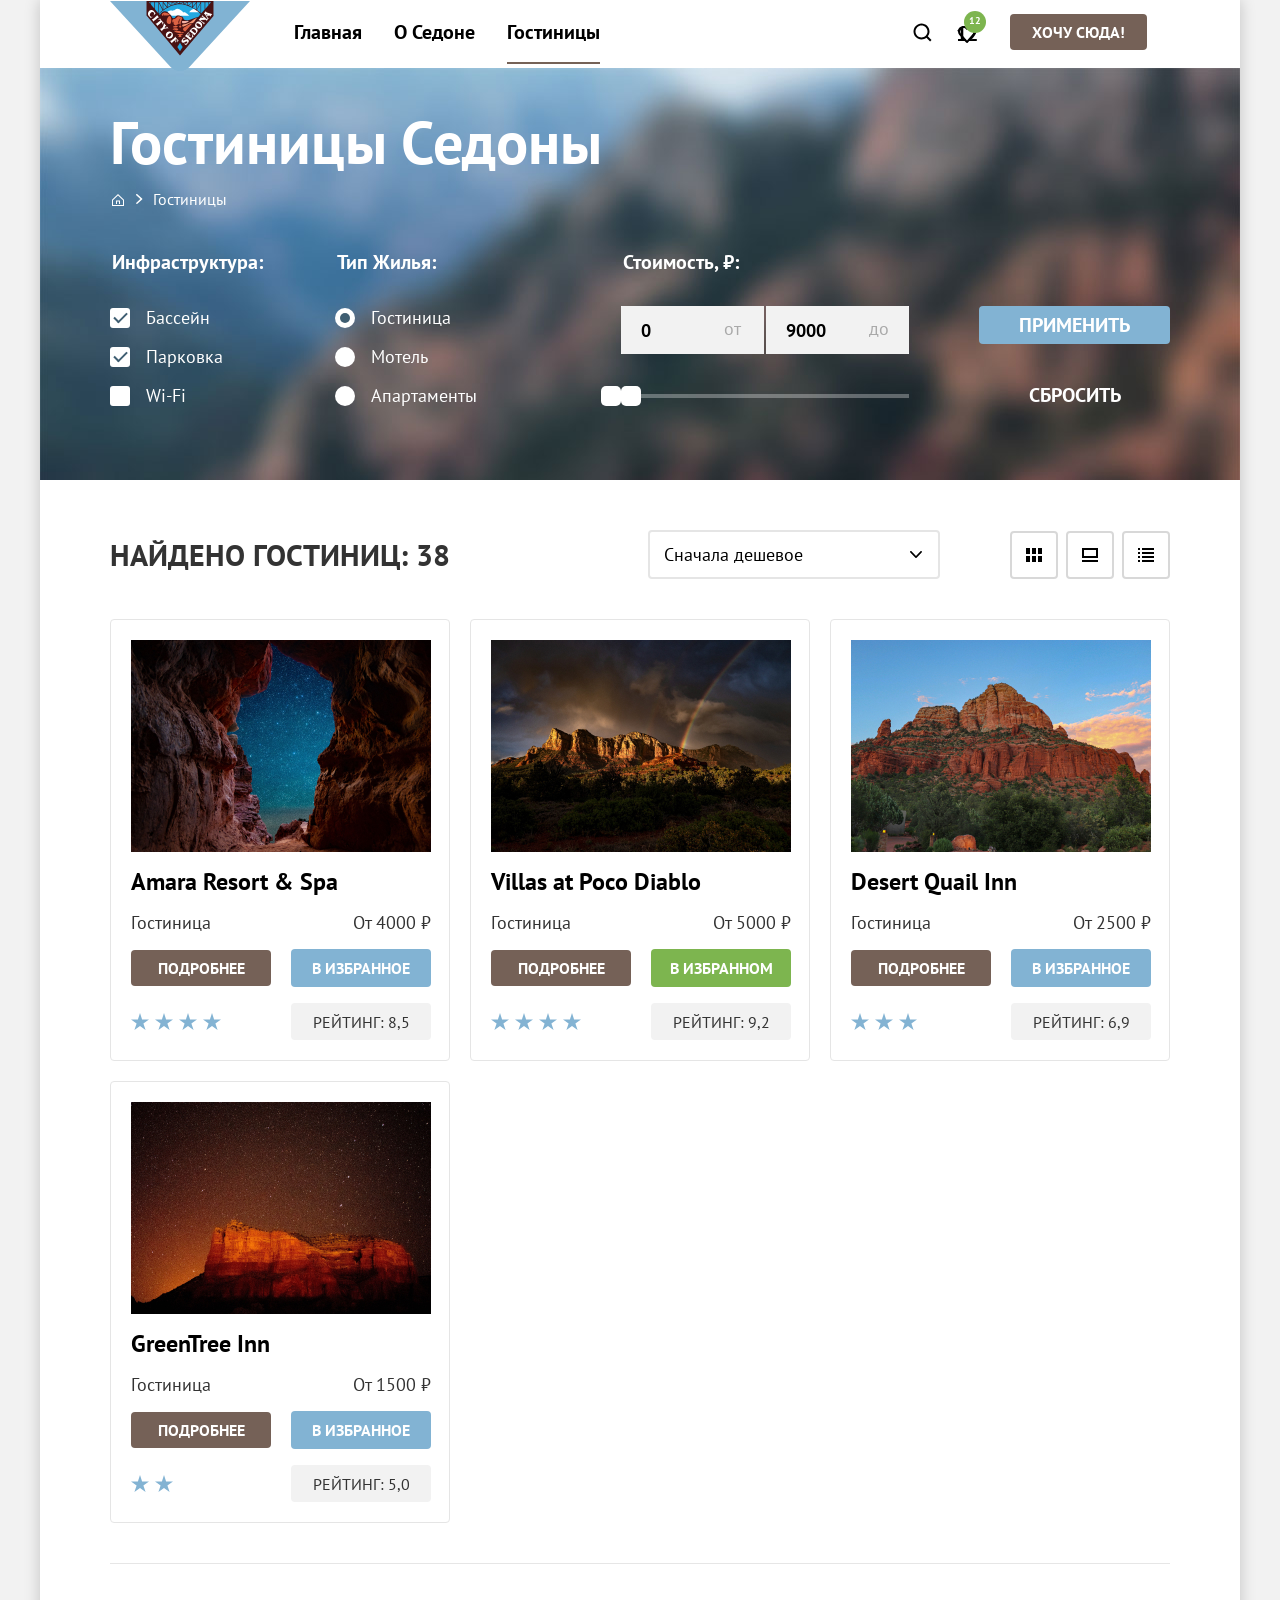
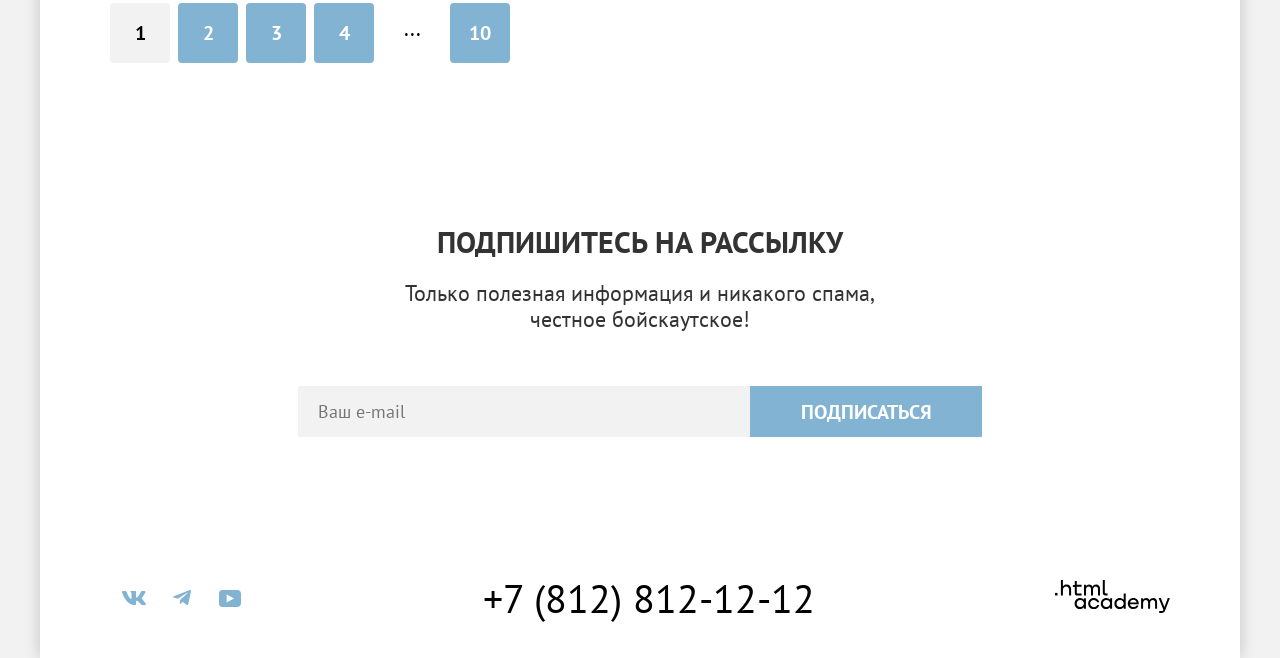
==== commit fc19fc00: "final 2" ====
--- a/catalog.html
+++ b/catalog.html
@@ -1,61 +1,61 @@
-<!DOCTYPE html>
+<!doctype html>
 <html lang="ru">
+
   <head>
-    <meta charset="utf-8">
+    <meta charset="utf-8" />
     <title>Седона. Каталог</title>
-    <link rel="icon" type="image/png" sizes="32x32" href="images/favicon.png">
-    <link rel="stylesheet" href="styles/styles.css">
-
+    <link rel="icon" type="image/png" sizes="32x32" href="images/favicon.png" />
+    <link rel="stylesheet" href="styles/styles.css" />
   </head>
 
   <body>
     <div class="shadow">
-       <header class="page-header">
-      <nav class="navigation">
-        <a class="logo-link" href="index.html">
-          <img class="navigation-logo" src="images/logo.svg" alt="Город Седона">
-        </a>
+      <header class="page-header">
+        <nav class="navigation">
           <div class="nav-left-col">
-          <ul class="navigation-list">
+            <a class="logo-link" href="index.html">
+              <img class="navigation-logo" src="images/logo.svg" alt="Город Седона" loading="lazy">
+            </a>
+            <ul class="navigation-list">
+              <li class="navigation-item">
+                <a class="navigation-link" href="index.html">Главная</a>
+              </li>
+              <li class="navigation-item">
+                <a class="navigation-link" href="about.html">О Седоне</a>
+              </li>
+              <li class="navigation-item">
+                <a class="navigation-link navigation-current" href="catalog.html">Гостиницы</a>
+              </li>
+            </ul>
+          </div>
+          <ul class="navigation-list navigation-user">
             <li class="navigation-item">
-              <a class="navigation-link" href="index.html" >Главная</a>
+              <a class="navigation-link" href="search.html">
+                <svg class="navigation-icon" xmlns="http://www.w3.org/2000/svg" width="20" height="20" fill="none">
+                  <path
+                    d="M19.5 18.0083L15.8 14.3287C16.8 13.0359 17.5 11.3453 17.5 9.4558C17.5 5.08011 13.9 1.5 9.5 1.5C5.1 1.5 1.5 5.17956 1.5 9.55525C1.5 13.9309 5.1 17.511 9.5 17.511C11.3 17.511 13 16.9144 14.4 15.8204L18.1 19.5L19.5 18.0083ZM9.5 15.5221C6.2 15.5221 3.5 12.837 3.5 9.55525C3.5 6.27348 6.2 3.5884 9.5 3.5884C12.8 3.5884 15.5 6.27348 15.5 9.55525C15.5 12.837 12.8 15.5221 9.5 15.5221Z" />
+                </svg>
+                <span class="visually-hidden"> Поиск </span>
+              </a>
             </li>
             <li class="navigation-item">
-              <a class="navigation-link" href="about.html">О Седоне</a>
+              <a class="navigation-link likes" href="favorite.html">
+                <svg class="navigation-icon" xmlns="http://www.w3.org/2000/svg" width="20" height="20" fill="none">
+                  <path
+                    d="M9.9 19C9.6 19 9.3 18.9 9.1 18.6C3.7 12.5 2.4 11.1 2.1 10.7C1.4 9.8 1 8.6 1 7.4C1 4.4 3.4 2 6.5 2C7.8 2 9 2.5 10 3.3C11 2.5 12.3 2 13.5 2C16.5 2 19 4.4 19 7.4C19 8.7 18.5 9.9 17.7 10.8L10.7 18.7C10.5 18.9 10.3 19 9.9 19ZM3.9 9.5C4.2 9.9 7.4 13.5 10 16.4L16.2 9.4C16.7 8.9 16.9 8.2 16.9 7.4C16.9 5.6 15.4 4.1 13.6 4.1C12.6 4.1 11.6 4.6 10.9 5.4C10.6 5.7 10.3 5.8 10 5.8C9.7 5.8 9.4 5.6 9.2 5.4C8.5 4.6 7.5 4.1 6.5 4.1C4.7 4.1 3.2 5.6 3.2 7.4C3.1 8.3 3.5 9 3.9 9.5C3.8 9.5 3.8 9.5 3.9 9.5Z" />
+                </svg>
+                <span class="visually-hidden">
+                  Избранное
+                </span>
+                <span class="likes-count">12</span>
+              </a>
             </li>
             <li class="navigation-item">
-              <a class="navigation-link navigation-current" href="catalog.html">Гостиницы</a>
+              <a class="button navigation-link" href="choose.html">ХОЧУ СЮДА!</a>
             </li>
           </ul>
-        </div>
-        <ul class="navigation-list navigation-user">
-          <li class="navigation-item">
-            <a class="navigation-link" href="#">
-              <svg class="navigation-icon" xmlns="http://www.w3.org/2000/svg" width="20" height="20" fill="none">
-                <path d="M19.5 18.0083L15.8 14.3287C16.8 13.0359 17.5 11.3453 17.5 9.4558C17.5 5.08011 13.9 1.5 9.5 1.5C5.1 1.5 1.5 5.17956 1.5 9.55525C1.5 13.9309 5.1 17.511 9.5 17.511C11.3 17.511 13 16.9144 14.4 15.8204L18.1 19.5L19.5 18.0083ZM9.5 15.5221C6.2 15.5221 3.5 12.837 3.5 9.55525C3.5 6.27348 6.2 3.5884 9.5 3.5884C12.8 3.5884 15.5 6.27348 15.5 9.55525C15.5 12.837 12.8 15.5221 9.5 15.5221Z"/>
-              </svg>
-              <span class="visually-hidden">
-                Поиск
-              </span>
-            </a>
-          </li>
-          <li class="navigation-item">
-            <a class="navigation-link likes" href="#">
-              <svg class="navigation-icon" xmlns="http://www.w3.org/2000/svg" width="20" height="20" fill="none">
-                <path d="M9.9 19C9.6 19 9.3 18.9 9.1 18.6C3.7 12.5 2.4 11.1 2.1 10.7C1.4 9.8 1 8.6 1 7.4C1 4.4 3.4 2 6.5 2C7.8 2 9 2.5 10 3.3C11 2.5 12.3 2 13.5 2C16.5 2 19 4.4 19 7.4C19 8.7 18.5 9.9 17.7 10.8L10.7 18.7C10.5 18.9 10.3 19 9.9 19ZM3.9 9.5C4.2 9.9 7.4 13.5 10 16.4L16.2 9.4C16.7 8.9 16.9 8.2 16.9 7.4C16.9 5.6 15.4 4.1 13.6 4.1C12.6 4.1 11.6 4.6 10.9 5.4C10.6 5.7 10.3 5.8 10 5.8C9.7 5.8 9.4 5.6 9.2 5.4C8.5 4.6 7.5 4.1 6.5 4.1C4.7 4.1 3.2 5.6 3.2 7.4C3.1 8.3 3.5 9 3.9 9.5C3.8 9.5 3.8 9.5 3.9 9.5Z"/>
-              </svg>
-              <span class="visually-hidden">
-                Избранное <span class="likes">12</span>
-              </span>
-            </a>
-          </li>
-          <li class="navigation-item">
-            <a class="button navigation-link" href="#">ХОЧУ СЮДА!</a>
-          </li>
-        </ul>
-      </nav>
-    </header>
-
+        </nav>
+      </header>
 
       <main class="main-inner main-container">
         <div class="page-container">
@@ -66,43 +66,42 @@
                 <li class="breadcrumbs-item">
                   <a class="breadcrumbs-link" href="index.html">
                     <svg class="main-icon" xmlns="http://www.w3.org/2000/svg" width="12" height="12" fill="none">
-                      <path d="M6 0L0 5.80006V12.0001H12V5.80006L6 0ZM11 11.0001H1V6.20005L6 1.4L11 6.20005V11.0001Z"/>
-                      <path d="M4 10.0001H5V7.50005H7V10.0001H8V6.50005H4V10.0001Z"/>
+                      <path d="M6 0L0 5.80006V12.0001H12V5.80006L6 0ZM11 11.0001H1V6.20005L6 1.4L11 6.20005V11.0001Z" />
+                      <path d="M4 10.0001H5V7.50005H7V10.0001H8V6.50005H4V10.0001Z" />
                     </svg>
                     <span class="visually-hidden">Главная</span></a>
                 </li>
                 <li class="breadcrumbs-item">
-                  <a class="breadcrumbs-link">Гостиницы</a>
+                  <span class="breadcrumbs-link">Гостиницы</span>
                 </li>
               </ul>
             </header>
 
-              <h2 class="visually-hidden">Список гостиниц с фильтрами</h2>
-              <form class="catalog-filter" action="https://echo.htmlacademy.ru/" method="get">
-
+            <h2 class="visually-hidden">Список гостиниц с фильтрами</h2>
+            <form class="catalog-filter" action="https://echo.htmlacademy.ru/" method="get">
               <div class="filter-left-col">
                 <fieldset class="catalog-filter-group">
                   <legend class="catalog-filter-title">Инфраструктура:</legend>
                   <ul class="catalog-filter-list">
                     <li class="catalog-filter-item">
                       <label class="control">
-                        <input class="visually-hidden control-input" type="checkbox" name="pool" checked>
-                          <span class="control-mark"></span>
-                          <span class="control-label">Бассейн</span>
-                      </label>
-                    </li>
-                    <li class="catalog-filter-item">
-                      <label class="control">
-                        <input class="visually-hidden control-input" type="checkbox" name="parking" checked>
-                          <span class="control-mark"></span>
-                          <span class="control-label">Парковка</span>
-                      </label>
-                    </li>
-                    <li class="catalog-filter-item">
-                      <label class="control">
-                        <input class="visually-hidden control-input" type="checkbox" name="wi-fi">
-                          <span class="control-mark"></span>
-                          <span class="control-label">Wi-Fi</span>
+                        <input class="visually-hidden control-input" type="checkbox" name="pool" checked />
+                        <span class="control-mark"></span>
+                        <span class="control-label">Бассейн</span>
+                      </label>
+                    </li>
+                    <li class="catalog-filter-item">
+                      <label class="control">
+                        <input class="visually-hidden control-input" type="checkbox" name="parking" checked />
+                        <span class="control-mark"></span>
+                        <span class="control-label">Парковка</span>
+                      </label>
+                    </li>
+                    <li class="catalog-filter-item">
+                      <label class="control">
+                        <input class="visually-hidden control-input" type="checkbox" name="wi-fi" />
+                        <span class="control-mark"></span>
+                        <span class="control-label">Wi-Fi</span>
                       </label>
                     </li>
                   </ul>
@@ -113,61 +112,64 @@
                   <ul class="catalog-filter-list">
                     <li class="catalog-filter-item">
                       <label class="control">
-                        <input class="visually-hidden control-input" type="radio" name="place-group" value="hotel" checked>
-                          <span class="control-mark"></span>
-                          <span class="control-label">Гостиница</span>
-                      </label>
-                    </li>
-                    <li class="catalog-filter-item">
-                      <label class="control">
-                        <input class="visually-hidden control-input" type="radio" name="place-group" value="motel">
-                          <span class="control-mark"></span>
-                          <span class="control-label">Мотель</span>
-                      </label>
-                    </li>
-                    <li class="catalog-filter-item">
-                      <label class="control">
-                        <input class="visually-hidden control-input" type="radio" name="place-group" value="apartment">
-                          <span class="control-mark"></span>
-                          <span class="control-label">Апартаменты</span>
+                        <input class="visually-hidden control-input" type="radio" name="place-group" value="hotel"
+                          checked />
+                        <span class="control-mark"></span>
+                        <span class="control-label">Гостиница</span>
+                      </label>
+                    </li>
+                    <li class="catalog-filter-item">
+                      <label class="control">
+                        <input class="visually-hidden control-input" type="radio" name="place-group" value="motel" />
+                        <span class="control-mark"></span>
+                        <span class="control-label">Мотель</span>
+                      </label>
+                    </li>
+                    <li class="catalog-filter-item">
+                      <label class="control">
+                        <input class="visually-hidden control-input" type="radio" name="place-group"
+                          value="apartment" />
+                        <span class="control-mark"></span>
+                        <span class="control-label">Апартаменты</span>
                       </label>
                     </li>
                   </ul>
                 </fieldset>
               </div>
               <div class="filter-right-col">
-                  <fieldset class="catalog-filter-group">
-                    <legend class="catalog-filter-title">Стоимость, ₽:</legend>
-
-                    <div class="range">
-
-                      <div class="range-wrapper-inputs">
-                        <label class="catalog-filter-label">
-                          <input class="range-input start" type="number" name="min-price" placeholder="0">
-                          <span class="filter-text">от</span>
-                        </label>
-                        <label class="catalog-filter-label">
-                          <input class="range-input stop" type="number" name="max-price" placeholder="9000">
-                          <span class="filter-text">до</span>
-                        </label>
+                <fieldset class="catalog-filter-group">
+                  <legend class="catalog-filter-title">Стоимость, ₽:</legend>
+
+                  <div class="range">
+                    <div class="range-wrapper-inputs">
+                      <label class="catalog-filter-label">
+                        <input class="range-input start" type="number" name="min-price" placeholder="0" value="0" />
+                        <span class="filter-text">от</span>
+                      </label>
+                      <label class="catalog-filter-label">
+                        <input class="range-input stop" type="number" name="max-price" placeholder="9000"
+                          value="9000" />
+                        <span class="filter-text">до</span>
+                      </label>
+                    </div>
+
+                    <div class="range-scale">
+                      <div class="range-bar">
+                        <button class="range-toggle toggle-min" type="button">
+                          <span class="visually-hidden">Изменить минимальную цену</span>
+                        </button>
+                        <button class="range-toggle toggle-max" type="button">
+                          <span class="visually-hidden">Изменить максимальную цену</span>
+                        </button>
                       </div>
-
-                      <div class="range-scale">
-                        <div class="range-bar" style="left: 0; width: 226px">
-                          <button class="range-toggle toggle-min" type="button">
-                            <span class="visually-hidden">Изменить минимальную цену</span>
-                          </button>
-                          <button class="range-toggle toggle-max" type="button">
-                            <span class="visually-hidden">Изменить максимальную цену</span>
-                          </button>
-                        </div>
-                      </div>
-
                     </div>
-                  </fieldset>
+                  </div>
+                </fieldset>
                 <div class="filter-buttons">
                   <button class="button" type="submit">Применить</button>
-                  <button class="button reset-button" type="reset">Сбросить</button>
+                  <button class="button reset-button" type="reset">
+                    Сбросить
+                  </button>
                 </div>
               </div>
             </form>
@@ -176,21 +178,45 @@
             <div class="cards-head">
               <h2 class="title catalog-respond-title">Найдено гостиниц: 38</h2>
               <select class="select-control" aria-label="Сортировка">
+                <option value="cheap">Сначала дешевое</option>
                 <option value="popular">Сначала популярное</option>
-                <option value="cheap">Сначала дешёвое</option>
                 <option value="expensive">Сначала дорогое</option>
               </select>
               <div class="buttons-shows-row">
-                <a class="button-show button-click" href="#">
-                  <svg class="button-show-svg" xmlns="http://www.w3.org/2000/svg" width="16" height="14" fill="none"><g clip-path="url(#a)"><path d="M4 0H0v6h4zM16 0h-4v6h4zM10 0H6v6h4zM4 8H0v6h4zM16 8h-4v6h4zM10 8H6v6h4z"/></g><defs><path d="M0 0h16v14H0z"/></defs></svg>
+                <a class="button-show button-click" href="catalog.html?view=tile">
+                  <svg class="button-show-svg" xmlns="http://www.w3.org/2000/svg" width="16" height="14" fill="none">
+                    <g clip-path="url(#a)">
+                      <path d="M4 0H0v6h4zM16 0h-4v6h4zM10 0H6v6h4zM4 8H0v6h4zM16 8h-4v6h4zM10 8H6v6h4z" />
+                    </g>
+                    <defs>
+                      <path d="M0 0h16v14H0z" />
+                    </defs>
+                  </svg>
                   <span class="visually-hidden">Показать мелкие карточки</span>
                 </a>
-                <a class="button-show" href="#">
-                  <svg class="button-show-svg" xmlns="http://www.w3.org/2000/svg" width="16" height="14" fill="none"><g fill="#000" clip-path="url(#a)"><path d="M16 12H0v2h16zM14 2v6H2V2zm2-2H0v10h16z"/></g><defs><path d="M0 0h16v14H0z"/></defs></svg>
+                <a class="button-show" href="catalog.html?view=card">
+                  <svg class="button-show-svg" xmlns="http://www.w3.org/2000/svg" width="16" height="14" fill="none">
+                    <g fill="#000" clip-path="url(#a)">
+                      <path d="M16 12H0v2h16zM14 2v6H2V2zm2-2H0v10h16z" />
+                    </g>
+                    <defs>
+                      <path d="M0 0h16v14H0z" />
+                    </defs>
+                  </svg>
                   <span class="visually-hidden">Показать крупные карточки</span>
                 </a>
-                <a href="#" class="button-show">
-                  <svg class="button-show-svg" xmlns="http://www.w3.org/2000/svg" width="16" height="14" fill="none"><g fill="#000" clip-path="url(#a)"><path d="M2 0H0v2h2zM16 0H4v2h12zM2 4H0v2h2zM16 4H4v2h12zM2 8H0v2h2zM16 8H4v2h12zM2 12H0v2h2zM16 12H4v2h12z"/></g><defs><clipPath id="a"><path d="M0 0h16v14H0z"/></clipPath></defs></svg>
+                <a href="catalog.html?view=list" class="button-show">
+                  <svg class="button-show-svg" xmlns="http://www.w3.org/2000/svg" width="16" height="14" fill="none">
+                    <g fill="#000" clip-path="url(#a)">
+                      <path
+                        d="M2 0H0v2h2zM16 0H4v2h12zM2 4H0v2h2zM16 4H4v2h12zM2 8H0v2h2zM16 8H4v2h12zM2 12H0v2h2zM16 12H4v2h12z" />
+                    </g>
+                    <defs>
+                      <clipPath id="a">
+                        <path d="M0 0h16v14H0z" />
+                      </clipPath>
+                    </defs>
+                  </svg>
                   <span class="visually-hidden">Показать список</span>
                 </a>
               </div>
@@ -198,14 +224,15 @@
             <ul class="product-list">
               <li class="product-card">
                 <a class="product-card-link" href="product.html">
-                  <img class="product-card-image" src="images/catalog/hotel-1.jpg" width="300" height="212" alt="Фотоснимок отеля">
+                  <img class="product-card-image" src="images/catalog/hotel-1.jpg" width="300" height="212"
+                    alt="Фотоснимок отеля" loading="lazy" />
                   <h3 class="product-card-title">Amara Resort & Spa</h3>
                 </a>
                 <div class="product-description">
                   <span class="product-type">Гостиница</span>
                   <span class="product-card-price">От 4000 ₽</span>
                   <a class="product-card-button button" href="#">Подробнее</a>
-                  <button class="button" type="submit">В избранное</button>
+                  <button class="button" type="button">В избранное</button>
                   <div class="stars-row">
                     <div class="star"></div>
                     <div class="star"></div>
@@ -217,14 +244,17 @@
               </li>
               <li class="product-card">
                 <a class="product-card-link" href="product.html">
-                  <img class="product-card-image" src="images/catalog/hotel-2.jpg" width="300" height="212" alt="Фотоснимок отеля">
+                  <img class="product-card-image" src="images/catalog/hotel-2.jpg" width="300" height="212"
+                    alt="Фотоснимок отеля" loading="lazy"/>
                   <h3 class="product-card-title">Villas at Poco Diablo</h3>
                 </a>
                 <div class="product-description">
                   <span class="product-type">Гостиница</span>
                   <span class="product-card-price">От 5000 ₽</span>
                   <a class="product-card-button button" href="#">Подробнее</a>
-                  <button class="button product-favorite-button" type="submit">В избранном</button>
+                  <button class="button product-favorite-button" type="button">
+                    В избранном
+                  </button>
                   <div class="stars-row">
                     <div class="star"></div>
                     <div class="star"></div>
@@ -236,14 +266,15 @@
               </li>
               <li class="product-card">
                 <a class="product-card-link" href="product.html">
-                  <img class="product-card-image" src="images/catalog/hotel-3.jpg" width="300" height="212" alt="Фотоснимок отеля">
+                  <img class="product-card-image" src="images/catalog/hotel-3.jpg" width="300" height="212"
+                    alt="Фотоснимок отеля" loading="lazy"/>
                   <h3 class="product-card-title">Desert Quail Inn</h3>
                 </a>
                 <div class="product-description">
                   <span class="product-type">Гостиница</span>
                   <span class="product-card-price">От 2500 ₽</span>
                   <a class="product-card-button button" href="#">Подробнее</a>
-                  <button class="button" type="submit">В избранное</button>
+                  <button class="button" type="button">В избранное</button>
                   <div class="stars-row">
                     <div class="star"></div>
                     <div class="star"></div>
@@ -254,14 +285,15 @@
               </li>
               <li class="product-card">
                 <a class="product-card-link" href="product.html">
-                  <img class="product-card-image" src="images/catalog/hotel-2.jpg" width="300" height="212" alt="Фотоснимок отеля">
+                  <img class="product-card-image" src="images/catalog/hotel-4.jpg" width="300" height="212"
+                    alt="Фотоснимок отеля" loading="lazy"/>
                   <h3 class="product-card-title">GreenTree Inn</h3>
                 </a>
                 <div class="product-description">
                   <span class="product-type">Гостиница</span>
                   <span class="product-card-price">От 1500 ₽</span>
                   <a class="product-card-button button" href="#">Подробнее</a>
-                  <button class="button" type="submit">В избранное</button>
+                  <button class="button" type="button">В избранное</button>
                   <div class="stars-row">
                     <div class="star"></div>
                     <div class="star"></div>
@@ -291,85 +323,102 @@
                 <a class="pagination-link" href="#">10</a>
               </li>
             </ul>
-        </section>
+          </section>
           <section class="subscription footer-subscription">
             <div class="subscription-text">
               <h2 class="title subscription-title">Подпишитесь на рассылку</h2>
-              <p class="subtext subscription-subtext">Только полезная информация и никакого спама,<br> честное бойскаутское!</p>
-              <form class="subscription-form" action="https://echo.htmlacademy.ru/courses" method="post">
-                <label class="visually-hidden" for="subscription-email">Email</label>
-                <input class="field" type="email" placeholder="Ваш e-mail" name="subscription-email" id="subscription-email" required>
-                <button class="button subscription-button" type="submit">
-                  <span class="subscription-button">Подписаться</span>
-                </button>
-              </form>
+              <p class="subtext subscription-subtext">
+                Только полезная информация и никакого спама,<br/>
+                честное бойскаутское!
+              </p>
             </div>
+            <form class="subscription-form" action="https://echo.htmlacademy.ru/courses" method="post">
+              <label class="visually-hidden" for="subscription-email">Email</label>
+              <input class="field" type="email" placeholder="Ваш e-mail" name="subscription-email"
+                id="subscription-email" required />
+              <button class="button subscription-button" type="submit">
+                <span class="subscription-button">Подписаться</span>
+              </button>
+            </form>
           </section>
         </div>
       </main>
 
-
-    <footer class="page-footer">
-      <div class="page-footer-container">
-        <section class="footer-social">
-          <h2 class="visually-hidden">Наши социальные сети</h2>
-          <ul class="footer-social-list">
-            <li class="footer-social-item">
-              <a class="button" href="https://vk.com/htmlacademy">
-                <svg class="footer-social-logo" xmlns="http://www.w3.org/2000/svg" width="24" height="14" fill="none">
-                  <path fill-rule="evenodd" clip-rule="evenodd" d="M23.45 0.948C23.616 0.402 23.45 0 22.655 0H20.03C19.362 0 19.054 0.347 18.887 0.73C18.887 0.73 17.552 3.926 15.661 6.002C15.049 6.604 14.771 6.795 14.437 6.795C14.27 6.795 14.019 6.604 14.019 6.057V0.948C14.019 0.292 13.835 0 13.279 0H9.151C8.734 0 8.483 0.304 8.483 0.593C8.483 1.214 9.429 1.358 9.526 3.106V6.904C9.526 7.737 9.373 7.888 9.039 7.888C8.149 7.888 5.984 4.677 4.699 1.003C4.45 0.288 4.198 0 3.527 0H0.9C0.15 0 0 0.347 0 0.73C0 1.412 0.89 4.8 4.145 9.281C6.315 12.341 9.37 14 12.153 14C13.822 14 14.028 13.632 14.028 12.997V10.684C14.028 9.947 14.186 9.8 14.715 9.8C15.105 9.8 15.772 9.992 17.33 11.467C19.11 13.216 19.403 14 20.405 14H23.03C23.78 14 24.156 13.632 23.94 12.904C23.702 12.18 22.852 11.129 21.725 9.882C21.113 9.172 20.195 8.407 19.916 8.024C19.527 7.533 19.638 7.314 19.916 6.877C19.916 6.877 23.116 2.451 23.449 0.948H23.45Z"/>
-                </svg>
-                <span class="visually-hidden">ВКонтакте</span>
-              </a>
-            </li>
-            <li class="footer-social-item">
-              <a class="button" href="https://t.me/htmlacademy">
-                <svg class="footer-social-logo" xmlns="http://www.w3.org/2000/svg" width="18" height="16" fill="none">
-                  <path d="M16.785 0.0992597L0.840489 6.24776C-0.247661 6.68481 -0.241365 7.29184 0.640845 7.56253L4.73445 8.83953L14.2058 2.8637C14.6537 2.59121 15.0629 2.7378 14.7265 3.03636L7.05283 9.96185H7.05103L7.05283 9.96275L6.77045 14.1823C7.18413 14.1823 7.36669 13.9925 7.59871 13.7686L9.58705 11.8351L13.7229 14.89C14.4855 15.31 15.0332 15.0941 15.2229 14.1841L17.9379 1.38885C18.2158 0.274623 17.5126 -0.229883 16.785 0.0992597Z"/>
-                </svg>
-                <span class="visually-hidden">Телеграм</span>
-              </a>
-            </li>
-            <li class="footer-social-item">
-              <a class="button" href="https://www.youtube.com/user/htmlacademyru">
-                <svg class="footer-social-logo" xmlns="http://www.w3.org/2000/svg" width="22" height="17" fill="none">
-                  <path d="M18.607 0H3.17413C1.31343 0 0 1.59375 0 3.4V13.4937C0 15.4062 1.31343 17 3.17413 17H18.8259C20.4677 17 22 15.4062 22 13.6V3.4C21.7811 1.59375 20.4677 0 18.607 0ZM7.66169 12.5375V4.4625L14.995 8.5L7.66169 12.5375Z"/>
-                </svg>
-                <span class="visually-hidden">YouTube</span>
-              </a>
-            </li>
-          </ul>
-        </section>
-
-        <section class="footer-contacts">
-          <h2 class="visually-hidden">Контакты</h2>
-          <address class="footer-contacts-address">
-            <a class="footer-contacts-address-phone" href="tel:+78005558628">+7 (812) 812-12-12</a>
-          </address>
-        </section>
-
-        <section class="footer-logo">
-          <h2 class="visually-hidden">Ссылка на академию</h2>
-          <a href="https://htmlacademy.ru/">
-            <svg class="footer-logo-img" width="115" height="33" xmlns="http://www.w3.org/2000/svg">
-              <path d="M0 12.9V15.5H2.5V12.9H0Z"/>
-              <path d="M11.6 4.5C10 4.5 8.8 5.2 8 6.2H7.9V0H5.9V15.5H7.9V10.2C7.9 8.1 9.2 6.6 11.2 6.6C13 6.6 14.1 8 14.1 9.8V15.5H16.1V9.4C16.2 6.4 14.3 4.5 11.6 4.5Z"/>
-              <path d="M26.6 4.8H21.8V1.1H19.8V4.9H17.9V6.9H19.8V12.9C19.8 14.6 20.8 15.6 22.5 15.6H26.6V13.6H22.9C22.2 13.6 21.8 13.2 21.8 12.5V6.8H26.6V4.8Z"/>
-              <path d="M41.1 4.6C39.5 4.6 38.2 5.4 37.6 6.7H37.5C36.9 5.5 35.7 4.6 34.1 4.6C32.7 4.6 31.6 5.4 31 6.4H30.9V4.8H29V15.4H31V10C31 8 32 6.5 33.6 6.5C35.1 6.5 36 7.5 36 9.1V15.4H38V9.8C38 7.4 39.4 6.5 40.6 6.5C42.1 6.5 43 7.5 43 9.1V15.4H45V8.9C45.1 6.4 43.6 4.6 41.1 4.6Z"/>
-              <path d="M47.8 12.7C47.8 14.4 48.8 15.4 50.6 15.4H52.6V13.4H50.9C50.2 13.4 49.8 13 49.8 12.3V0H47.8V12.7Z"/>
-              <path d="M28.9 19.7C28 18.6 26.7 17.9 25 17.9C21.9 17.9 19.6 20.2 19.6 23.5C19.6 26.8 21.9 29.1 25 29.1C26.8 29.1 28 28.3 28.8 27.2H28.9V28.8H30.9V18.2H28.9V19.7ZM25.3 27.1C23.1 27.1 21.7 25.5 21.7 23.5C21.7 21.5 23.1 19.9 25.3 19.9C27.5 19.9 28.9 21.5 28.9 23.5C28.9 25.4 27.5 27.1 25.3 27.1Z"/>
-              <path d="M44.2 22C43.7 19.6 41.6 17.9 38.8 17.9C35.4 17.9 33.2 20.4 33.2 23.5C33.2 26.6 35.4 29.1 38.8 29.1C41.6 29.1 43.7 27.3 44.2 24.9H42.1C41.7 26.2 40.4 27.2 38.8 27.2C36.6 27.2 35.2 25.6 35.2 23.6C35.2 21.6 36.6 20 38.8 20C40.4 20 41.6 21 42.1 22.2H44.2V22Z"/>
-              <path d="M55.1 19.7C54.2 18.6 52.9 17.9 51.2 17.9C48.1 17.9 45.8 20.2 45.8 23.5C45.8 26.8 48.1 29.1 51.2 29.1C53 29.1 54.2 28.3 55 27.2H55.1V28.8H57.1V18.2H55.1V19.7ZM51.5 27.1C49.3 27.1 47.9 25.5 47.9 23.5C47.9 21.5 49.3 19.9 51.5 19.9C53.7 19.9 55.1 21.5 55.1 23.5C55.1 25.4 53.6 27.1 51.5 27.1Z"/>
-              <path d="M68.7 19.8C67.8 18.7 66.5 17.9 64.8 17.9C61.7 17.9 59.4 20.2 59.4 23.5C59.4 26.8 61.6 29.1 64.8 29.1C66.5 29.1 67.8 28.3 68.6 27.3H68.7V28.8H70.7V13.4H68.7V19.8ZM65.1 27.1C62.9 27.1 61.5 25.5 61.5 23.5C61.5 21.5 62.9 19.9 65.1 19.9C67.3 19.9 68.7 21.5 68.7 23.5C68.6 25.5 67.2 27.1 65.1 27.1Z"/>
-              <path d="M78.3 17.9C75 17.9 72.8 20.4 72.8 23.5C72.8 26.5 74.9 29.1 78.3 29.1C80.8 29.1 82.8 27.8 83.5 25.5H81.4C80.9 26.5 79.8 27.1 78.4 27.1C76.5 27.1 75.1 25.8 75 24.2H83.8C84 20.6 81.8 17.9 78.3 17.9ZM78.3 19.8C80 19.8 81.3 20.8 81.6 22.4H75.1C75.4 20.9 76.6 19.8 78.3 19.8Z"/>
-              <path d="M98.2 17.9C96.6 17.9 95.3 18.7 94.6 19.9H94.5C93.9 18.7 92.7 17.9 91.1 17.9C89.7 17.9 88.6 18.6 88 19.7V18.2H86.1V28.8H88.1V23.4C88.1 21.4 89.1 20 90.7 19.9C92.2 19.9 93.1 20.9 93.1 22.5V28.8H95.1V23.2C95.1 20.8 96.5 19.9 97.7 19.9C99.2 19.9 100.1 20.9 100.1 22.5V28.8H102.1V22.3C102.2 19.7 100.7 17.9 98.2 17.9Z"/>
-              <path d="M109.4 27L105.8 18.1H103.6L108.4 29.7C108.1 30.6 107.7 30.9 106.7 30.9H104.2V32.9H106.7C108.5 32.9 109.5 32.1 110.2 30.3L114.9 18.1H112.8L109.4 27Z"/>
-            </svg>
-
-          </a>
-        </section>
-      </div>
-    </footer>
-  </div>
+      <footer class="page-footer">
+        <div class="page-footer-container">
+          <section class="footer-social">
+            <h2 class="visually-hidden">Наши социальные сети</h2>
+            <ul class="footer-social-list">
+              <li class="footer-social-item">
+                <a class="button" href="https://vk.com/htmlacademy" target="_blank" rel="noreferrer noopener">
+                  <svg class="footer-social-logo" xmlns="http://www.w3.org/2000/svg" width="24" height="14" fill="none">
+                    <path fill-rule="evenodd" clip-rule="evenodd"
+                      d="M23.45 0.948C23.616 0.402 23.45 0 22.655 0H20.03C19.362 0 19.054 0.347 18.887 0.73C18.887 0.73 17.552 3.926 15.661 6.002C15.049 6.604 14.771 6.795 14.437 6.795C14.27 6.795 14.019 6.604 14.019 6.057V0.948C14.019 0.292 13.835 0 13.279 0H9.151C8.734 0 8.483 0.304 8.483 0.593C8.483 1.214 9.429 1.358 9.526 3.106V6.904C9.526 7.737 9.373 7.888 9.039 7.888C8.149 7.888 5.984 4.677 4.699 1.003C4.45 0.288 4.198 0 3.527 0H0.9C0.15 0 0 0.347 0 0.73C0 1.412 0.89 4.8 4.145 9.281C6.315 12.341 9.37 14 12.153 14C13.822 14 14.028 13.632 14.028 12.997V10.684C14.028 9.947 14.186 9.8 14.715 9.8C15.105 9.8 15.772 9.992 17.33 11.467C19.11 13.216 19.403 14 20.405 14H23.03C23.78 14 24.156 13.632 23.94 12.904C23.702 12.18 22.852 11.129 21.725 9.882C21.113 9.172 20.195 8.407 19.916 8.024C19.527 7.533 19.638 7.314 19.916 6.877C19.916 6.877 23.116 2.451 23.449 0.948H23.45Z" />
+                  </svg>
+                  <span class="visually-hidden">ВКонтакте</span>
+                </a>
+              </li>
+              <li class="footer-social-item">
+                <a class="button" href="https://t.me/htmlacademy" target="_blank" rel="noreferrer noopener">
+                  <svg class="footer-social-logo" xmlns="http://www.w3.org/2000/svg" width="18" height="16" fill="none">
+                    <path
+                      d="M16.785 0.0992597L0.840489 6.24776C-0.247661 6.68481 -0.241365 7.29184 0.640845 7.56253L4.73445 8.83953L14.2058 2.8637C14.6537 2.59121 15.0629 2.7378 14.7265 3.03636L7.05283 9.96185H7.05103L7.05283 9.96275L6.77045 14.1823C7.18413 14.1823 7.36669 13.9925 7.59871 13.7686L9.58705 11.8351L13.7229 14.89C14.4855 15.31 15.0332 15.0941 15.2229 14.1841L17.9379 1.38885C18.2158 0.274623 17.5126 -0.229883 16.785 0.0992597Z" />
+                  </svg>
+                  <span class="visually-hidden">Телеграм</span>
+                </a>
+              </li>
+              <li class="footer-social-item">
+                <a class="button" href="https://www.youtube.com/user/htmlacademyru" target="_blank" rel="noreferrer noopener">
+                  <svg class="footer-social-logo" xmlns="http://www.w3.org/2000/svg" width="22" height="17" fill="none">
+                    <path
+                      d="M18.607 0H3.17413C1.31343 0 0 1.59375 0 3.4V13.4937C0 15.4062 1.31343 17 3.17413 17H18.8259C20.4677 17 22 15.4062 22 13.6V3.4C21.7811 1.59375 20.4677 0 18.607 0ZM7.66169 12.5375V4.4625L14.995 8.5L7.66169 12.5375Z" />
+                  </svg>
+                  <span class="visually-hidden">YouTube</span>
+                </a>
+              </li>
+            </ul>
+          </section>
+
+          <section class="footer-contacts">
+            <h2 class="visually-hidden">Контакты</h2>
+            <address class="footer-contacts-address">
+              <a class="footer-contacts-address-phone" href="tel:+78005558628">+7 (812) 812-12-12</a>
+            </address>
+          </section>
+
+          <section class="footer-logo">
+            <h2 class="visually-hidden">Ссылка на академию</h2>
+            <a class="footer-logo-link" href="https://htmlacademy.ru/" target="_blank" rel="noreferrer noopener">
+              <svg class="footer-logo-img" width="115" height="33" xmlns="http://www.w3.org/2000/svg">
+                <path d="M0 12.9V15.5H2.5V12.9H0Z" />
+                <path
+                  d="M11.6 4.5C10 4.5 8.8 5.2 8 6.2H7.9V0H5.9V15.5H7.9V10.2C7.9 8.1 9.2 6.6 11.2 6.6C13 6.6 14.1 8 14.1 9.8V15.5H16.1V9.4C16.2 6.4 14.3 4.5 11.6 4.5Z" />
+                <path
+                  d="M26.6 4.8H21.8V1.1H19.8V4.9H17.9V6.9H19.8V12.9C19.8 14.6 20.8 15.6 22.5 15.6H26.6V13.6H22.9C22.2 13.6 21.8 13.2 21.8 12.5V6.8H26.6V4.8Z" />
+                <path
+                  d="M41.1 4.6C39.5 4.6 38.2 5.4 37.6 6.7H37.5C36.9 5.5 35.7 4.6 34.1 4.6C32.7 4.6 31.6 5.4 31 6.4H30.9V4.8H29V15.4H31V10C31 8 32 6.5 33.6 6.5C35.1 6.5 36 7.5 36 9.1V15.4H38V9.8C38 7.4 39.4 6.5 40.6 6.5C42.1 6.5 43 7.5 43 9.1V15.4H45V8.9C45.1 6.4 43.6 4.6 41.1 4.6Z" />
+                <path
+                  d="M47.8 12.7C47.8 14.4 48.8 15.4 50.6 15.4H52.6V13.4H50.9C50.2 13.4 49.8 13 49.8 12.3V0H47.8V12.7Z" />
+                <path
+                  d="M28.9 19.7C28 18.6 26.7 17.9 25 17.9C21.9 17.9 19.6 20.2 19.6 23.5C19.6 26.8 21.9 29.1 25 29.1C26.8 29.1 28 28.3 28.8 27.2H28.9V28.8H30.9V18.2H28.9V19.7ZM25.3 27.1C23.1 27.1 21.7 25.5 21.7 23.5C21.7 21.5 23.1 19.9 25.3 19.9C27.5 19.9 28.9 21.5 28.9 23.5C28.9 25.4 27.5 27.1 25.3 27.1Z" />
+                <path
+                  d="M44.2 22C43.7 19.6 41.6 17.9 38.8 17.9C35.4 17.9 33.2 20.4 33.2 23.5C33.2 26.6 35.4 29.1 38.8 29.1C41.6 29.1 43.7 27.3 44.2 24.9H42.1C41.7 26.2 40.4 27.2 38.8 27.2C36.6 27.2 35.2 25.6 35.2 23.6C35.2 21.6 36.6 20 38.8 20C40.4 20 41.6 21 42.1 22.2H44.2V22Z" />
+                <path
+                  d="M55.1 19.7C54.2 18.6 52.9 17.9 51.2 17.9C48.1 17.9 45.8 20.2 45.8 23.5C45.8 26.8 48.1 29.1 51.2 29.1C53 29.1 54.2 28.3 55 27.2H55.1V28.8H57.1V18.2H55.1V19.7ZM51.5 27.1C49.3 27.1 47.9 25.5 47.9 23.5C47.9 21.5 49.3 19.9 51.5 19.9C53.7 19.9 55.1 21.5 55.1 23.5C55.1 25.4 53.6 27.1 51.5 27.1Z" />
+                <path
+                  d="M68.7 19.8C67.8 18.7 66.5 17.9 64.8 17.9C61.7 17.9 59.4 20.2 59.4 23.5C59.4 26.8 61.6 29.1 64.8 29.1C66.5 29.1 67.8 28.3 68.6 27.3H68.7V28.8H70.7V13.4H68.7V19.8ZM65.1 27.1C62.9 27.1 61.5 25.5 61.5 23.5C61.5 21.5 62.9 19.9 65.1 19.9C67.3 19.9 68.7 21.5 68.7 23.5C68.6 25.5 67.2 27.1 65.1 27.1Z" />
+                <path
+                  d="M78.3 17.9C75 17.9 72.8 20.4 72.8 23.5C72.8 26.5 74.9 29.1 78.3 29.1C80.8 29.1 82.8 27.8 83.5 25.5H81.4C80.9 26.5 79.8 27.1 78.4 27.1C76.5 27.1 75.1 25.8 75 24.2H83.8C84 20.6 81.8 17.9 78.3 17.9ZM78.3 19.8C80 19.8 81.3 20.8 81.6 22.4H75.1C75.4 20.9 76.6 19.8 78.3 19.8Z" />
+                <path
+                  d="M98.2 17.9C96.6 17.9 95.3 18.7 94.6 19.9H94.5C93.9 18.7 92.7 17.9 91.1 17.9C89.7 17.9 88.6 18.6 88 19.7V18.2H86.1V28.8H88.1V23.4C88.1 21.4 89.1 20 90.7 19.9C92.2 19.9 93.1 20.9 93.1 22.5V28.8H95.1V23.2C95.1 20.8 96.5 19.9 97.7 19.9C99.2 19.9 100.1 20.9 100.1 22.5V28.8H102.1V22.3C102.2 19.7 100.7 17.9 98.2 17.9Z" />
+                <path
+                  d="M109.4 27L105.8 18.1H103.6L108.4 29.7C108.1 30.6 107.7 30.9 106.7 30.9H104.2V32.9H106.7C108.5 32.9 109.5 32.1 110.2 30.3L114.9 18.1H112.8L109.4 27Z" />
+              </svg>
+            </a>
+          </section>
+        </div>
+      </footer>
+    </div>
   </body>
+
 </html>
--- a/styles/styles.css
+++ b/styles/styles.css
@@ -14,109 +14,68 @@
   font-display: swap;
 }
 
+
 @font-face {
-  font-family: "PT Sans";
-  font-style: italic;
-  font-weight: 400;
-  src: url("../fonts/PTSans-Italic.woff2") format("woff2");
-  font-display: swap;
+font-family: "PT Sans";
+font-style: italic;
+font-weight: 400;
+src: url("../fonts/PTSans-Italic.woff2") format("woff2");
+font-display: swap;
 }
 
 @font-face {
-  font-family: "PT Sans";
-  font-style: italic;
-  font-weight: 700;
-  src: url("../fonts/PTSans-Bolditalic.woff2") format("woff2");
-  font-display: swap;
+font-family: "PT Sans";
+font-style: italic;
+font-weight: 700;
+src: url("../fonts/PTSans-Bolditalic.woff2") format("woff2");
+font-display: swap;
 }
 
 .button {
-  font-family: "PT Sans";
-  color: #ffffff;
-  background-color: #82b3d3;
-  font-size: 20px;
-  line-height: 36px;
-  text-decoration: none;
-  text-transform: uppercase;
-  font-weight: 700;
-  border: none;
-  border-radius: 4px;
-}
-
-.button:hover:not(:disabled),
-.pagination-link:hover:not(:disabled) {
-  background-color: #68a2ca;
-}
-
-.button:focus-visible,
-.pagination-link:focus-visible {
+font-family: "PT Sans";
+color: white;
+background-color: #82B3D3;
+font-size: 20px;
+line-height: 36px;
+text-decoration: none;
+text-transform: uppercase;
+font-weight: 700;
+border: none;
+border-radius: 4px;
+}
+
+.button:hover {
+  background-color: #68A2CA;
+}
+
+.button:focus-visible {
   outline: none;
-  background-color: #68a2ca;
-}
-
-.pagination-current:hover:not(:disabled),
-.pagination-current:focus-visible {
-  color: #000000;
-  background-color: #f2f2f2;
-}
-
-.pagination-current:hover {
-  background-color: inherit;
-}
-
-.pagination-link.pagination-others:hover {
-  color: #000000;
-  background-color: #ffffff;
-  cursor: default;
-}
-
-.pagination-link .pagination-current:focus-visible {
-  background-color: inherit;
-}
-
-.pagination-link.pagination-others:focus-visible {
-  color: #000000;
-  background-color: #ffffff;
-  cursor: default;
-}
-
-.button.modal-search-result:hover:not(:disabled) {
-  background-color: #68a2ca;
-}
-
-.button.modal-search-result:focus-visible {
-  outline: none;
-  background-color: #68a2ca;
-}
-
-a.button,
-.booking-button {
-  color: #ffffff;
-  background-color: #756157;
-}
-
-a.button:hover:not(:disabled),
-.booking-button:hover:not(:disabled) {
+  background-color: #68A2CA;
+}
+
+a.button {
+color: white;
+background-color: #756157;
+}
+
+a.button:hover {
   background-color: #615048;
 }
 
-a.button:focus-visible,
-.booking-button:focus-visible {
-  outline: none;
+a.button:focus-visible {
   background-color: #615048;
 }
 
-.button:active,
-.pagination-link:active {
-  color: rgba(255, 255, 255, 0.3);
+.button:active {
+  color: rgba(255, 255, 255, 0.3)
 }
 
 .button:disabled {
-  color: #e5e5e5;
+  color: #E5E5E5;
 }
 
 .product-favorite-button {
-  background-color: #7db54f;
+  background-color: #7DB54F;
   font-size: 16px;
 }
 
@@ -124,9 +83,9 @@
   font-size: 16px;
 }
 
-.product-favorite-button:hover:not(:disabled),
+.product-favorite-button:hover,
 .product-favorite-button:focus-visible {
-  background-color: #6c9e42;
+  background-color: #6C9E42;
 }
 
 .product-favorite-button:active {
@@ -134,21 +93,21 @@
 }
 
 .button-show {
-  color: #000000;
-  font-size: 18px;
-  line-height: 21px;
-  font-weight: 400;
-  text-decoration: none;
-  border: 2px solid;
-  border-radius: 4px;
-  border-color: #00000027;
-  width: 48px;
-  height: 48px;
-  margin-right: 8px;
-  box-sizing: border-box;
-}
-
-.button-show:hover:not(:disabled) {
+color: #000000;
+font-size: 18px;
+line-height: 21px;
+font-weight: 400;
+text-decoration: none;
+border: 2px solid;
+border-radius: 4px;
+border-color: #00000027;
+width: 48px;
+height: 48px;
+margin-right: 8px;
+box-sizing: border-box;
+}
+
+.button-show:hover {
   border: 2px solid;
   border-color: #000000;
 }
@@ -156,7 +115,7 @@
 .button-show:focus-visible {
   outline: none;
   border: 2px solid;
-  border-color: #68a2ca;
+  border-color: #68A2CA;
 }
 
 .button-show:active {
@@ -169,21 +128,21 @@
 }
 
 html {
-  height: 100%;
+height: 100%;
 }
 
 body {
-  margin: 0;
-  display: flex;
-  flex-direction: column;
-  min-height: 100%;
-  font-family: "PT Sans", sans-serif;
-  text-align: center;
-  font-size: 18px;
-  line-height: 21px;
-  color: #333333;
-  background-color: #f2f2f2;
-  min-width: 1280px;
+margin: 0;
+display: flex;
+flex-direction: column;
+min-height: 100%;
+font-family: "PT Sans", sans-serif;
+text-align: center;
+font-size: 18px;
+line-height: 21px;
+color: #333333;
+background-color: #F2F2F2;
+min-width: 1280px;
 }
 
 .page-shadow {
@@ -202,57 +161,61 @@
 }
 
 .main-container {
-  flex-grow: 1;
-}
-
+flex-grow: 1;
+}
+
+/*Pages styles*/
 .page-header {
-  color: #000000;
-  background-color: #ffffff;
-  margin: 0 auto;
-}
-
+color: #000000;
+background-color: #FFFFFF;
+margin: 0 auto;
+}
+
+/* .page-header,
+.page-container,
+.page-footer-container {
+  box-shadow: 0 0 15px rgba(0, 0, 0, 0.3);
+} */
 .shadow {
   margin: 0 auto;
   width: 1200px;
   height: 100%;
   position: relative;
   box-shadow: 0 0 15px 0 #00000033;
+
 }
 
 .navigation {
-  display: flex;
-  box-sizing: border-box;
-  position: relative;
-  width: 1200px;
-  padding: 0 70px;
-  justify-content: space-between;
+display: flex;
+box-sizing: border-box;
+position: relative;
+width: 1200px;
+padding: 0 70px;
+justify-content: space-between;
 }
 
 .nav-left-col {
   display: flex;
-  padding-left: 168px;
-  position: relative;
 }
 
 .navigation-logo {
   position: absolute;
   width: 140px;
   height: 72px;
-  left: 10px;
+  margin-right: 30px;
+
 }
 
 .navigation-list {
   display: flex;
-  min-width: 268px;
+  width: 465px;
   margin: 0;
   padding: 0;
+  margin-left: 168px;
   list-style-type: none;
   flex-wrap: wrap;
 }
 
-.navigation-list.navigation-user {
-  padding-left: 0;
-}
 
 .page-header .navigation-link {
   position: relative;
@@ -260,7 +223,7 @@
   line-height: 24px;
   font-weight: 700;
   text-decoration: none;
-  color: #000000;
+  color:#000000;
   padding: 20px 16px;
   display: block;
 }
@@ -272,39 +235,34 @@
   bottom: 0;
   left: 0;
   margin: auto;
-  fill: #000000;
+  fill: black
 }
 
 .navigation-item {
   position: relative;
 }
 
-.navigation-link.likes {
-  position: relative;
-  margin-right: 20px;
-}
-
-
-.likes-count {
+.navigation-link.likes::after {
   position: absolute;
   display: block;
   top: 11px;
   left: 20px;
   width: 12px;
   height: 12px;
+  content: "12";
   font-size: 10px;
   line-height: 10px;
-  color: #ffffff;
-  background-color: #7db54f;
+  color: #FFFFFF;
+  background-color: #7DB54F;
   border-radius: 100%;
   padding: 5px;
 }
 
 .navigation-user {
-  max-width: 270px;
-  font-size: 16px;
-  line-height: 20px;
-  margin: 0;
+max-width: 270px;
+font-size: 16px;
+line-height: 20px;
+margin: 0;
 }
 
 .navigation-user .navigation-link {
@@ -318,6 +276,7 @@
   position: absolute;
   bottom: 0;
   left: 16px;
+  top: 62px;
   height: 2px;
   right: 16px;
   background-color: #756257;
@@ -327,130 +286,128 @@
 .navigation-user .button {
   padding: 8px 22px;
   margin: 14px auto;
+  margin-left: 20px;
   border-radius: 4px;
   font-size: 16px;
   line-height: 20px;
-  color: #ffffff;
-  min-width: 160px;
-  box-sizing: border-box;
-}
+  color: #fff;
+}
+
 
 .page-container {
-  width: 1200px;
-  margin: 0 auto;
-  background-color: #ffffff;
+width: 1200px;
+margin: 0 auto;
+background-color: #fff;
 }
 
 .heading {
-  text-align: center;
+text-align: center;
 }
 
 .hero-picture {
-  background-color: #82b3d3;
-  background-image: url("../images/index-background.jpg");
-  background-size: 100% auto;
-  background-repeat: no-repeat;
-  height: 485px;
+background-color: #82B3D3;
+background-image: url("../images/index-background.jpg");
+background-size: 100% auto;
+background-repeat: no-repeat;
+height: 485px;
 }
 
 .heading-logo {
-  width: 458px;
-  height: 352px;
-  margin: 51px auto 21px;
-}
+width: 458px;
+height: 352px;
+margin: 51px auto 21px;
+}
+
 
 .heading-text {
-  display: flex;
-  flex-direction: column;
-  padding: 69px 0;
-  align-items: center;
-  justify-content: center;
-  margin-bottom: 21px;
-}
-
-.heading-main-text {
-  font-size: 30px;
-  line-height: 36px;
-  font-weight: 700;
-  text-transform: uppercase;
-  width: 620px;
-  padding: 0;
-  margin: 0;
-  padding-bottom: 25px;
+height: 261px;
+display: flex;
+flex-direction: column;
+padding: 69px auto;
+align-items: center;
+justify-content: center;
+margin-bottom: 21px;
+}
+
+.heading-main-text{
+font-size: 30px;
+line-height: 36px;
+font-weight: 700;
+text-transform: uppercase;
+width: 620px;
+height: 72px;
+padding: 0;
+margin: 0;
+padding-bottom: 25px;
 }
 
 .subtext {
-  font-size: 22px;
-  line-height: 26px;
-  margin: 0;
-}
-
-.heading-text .subtext {
-  width: 651px;
-}
+font-size: 22px;
+line-height: 26px;
+margin: 0;
+}
+
 
 .advantages-list {
-  display: flex;
-  flex-wrap: wrap;
-  justify-content: space-between;
-  margin: 0;
-  padding: 0;
+display: flex;
+flex-wrap: wrap;
+justify-content: space-between;
+margin: 0;
+padding: 0;
 }
 
 .advantages-item {
-  display: flex;
-}
-
-.advantages-alignment {
-  display: flex;
-  position: relative;
-  flex-direction: column;
-  align-content: center;
-  justify-content: center;
-  width: 230px;
-  min-height: 181px;
-  margin: 102px 85px;
-  align-self: center;
+display: flex;
+}
+
+.advantages-allignment {
+display: flex;
+position: relative;
+flex-direction: column;
+align-content: center;
+justify-content: center;
+width: 230px;
+min-height: 181px;
+margin: 102px 85px;
+align-self: center;
 }
 
 .advantages-description {
-  color: #333333;
-  margin: 0;
-  width: 230px;
-  text-align: center;
+color: #333333;
+margin: 0;
+width: 230px;
+height: 63px;
+text-align: center;
 }
 
 li.dark-blue {
-  color: #ffffff;
-  background-color: #82b3d3;
+color: #FFFFFF;
+background-color: #82B3D3;
 }
 
 li.dark-blue p {
-  color: #ffffff;
+color: #FFFFFF;
 }
 
 li.light-blue {
-  background-color: rgba(131, 179, 211, 0.12);
+background-color: rgba(131, 179, 211, 0.12);
 }
 
 li.blue {
-  background-color: rgba(131, 179, 211, 0.2);
-}
+background-color: rgba(131, 179, 211, 0.2);
+}
+
 
 .advantages-title {
-  font-size: 24px;
-  line-height: 28px;
-  font-weight: 700;
-  width: 175px;
-  text-transform: uppercase;
-  margin: 0;
-  margin-bottom: 62px;
-  margin-left: 27px;
-  position: relative;
-}
-
-.advantages-image {
-  margin: auto 0;
+font-size: 24px;
+line-height: 28px;
+font-weight: 700;
+width: 175px;
+text-transform: uppercase;
+margin: 0;
+margin-bottom: 62px;
+margin-left: 27px;
+position: relative;
 }
 
 .advantages-title::before {
@@ -468,37 +425,34 @@
 }
 
 .title {
-  font-size: 30px;
-  line-height: 36px;
-  text-transform: uppercase;
-  font-weight: 700;
+font-size: 30px;
+line-height: 36px;
+text-transform: uppercase;
+font-weight: 700;
 }
 
 .services-head {
-  min-height: 246px;
-  padding: 64px 0;
-  box-sizing: border-box;
-  display: flex;
-  flex-direction: column;
-  align-items: center;
-  justify-content: center;
+height: 246px;
+display: flex;
+flex-direction: column;
+align-items: center;
+justify-content: center;
 }
 
 .services-list {
-  margin: 0;
-  padding: 0;
-  display: flex;
+margin: 0;
+padding: 0;
+display: flex;
+
 }
 
 .services-item {
-  min-height: 385px;
-  display: flex;
-  flex-direction: column;
-  flex-grow: 1;
-  align-items: center;
-  justify-content: center;
-  box-sizing: border-box;
-  padding: 40px 0;
+height: 385px;
+display: flex;
+flex-direction: column;
+flex-grow: 1;
+align-items: center;
+justify-content: center;
 }
 
 .services-logo {
@@ -508,136 +462,127 @@
 }
 
 .services-title {
-  margin: 0;
-  margin-bottom: 20px;
-  width: 505px;
-}
-
-.services-subtext {
-  max-width: 490px;
+margin: 0;
+margin-bottom: 20px;
+width: 505px;
 }
 
 .services-name {
-  font-size: 24px;
-  line-height: 28px;
-  width: 230px;
+font-size: 24px;
+line-height: 28px;
 }
 
 .services-description {
   width: 230px;
   margin: 0;
-  padding-top: 30px;
+  margin-top: 30px;
 }
 
 .services-name {
-  font-size: 24px;
-  line-height: 28px;
-  font-weight: 700;
-  text-transform: uppercase;
+font-size: 24px;
+line-height: 28px;
+font-weight: 700;
+text-transform: uppercase;
 }
 
 .booking {
-  display: flex;
-  flex-direction: column;
-  align-items: center;
-  padding: 96px 0;
+display: flex;
+flex-direction: column;
+align-items: center;
+margin-top: 96px;
+margin-bottom: 96px;
 }
 
 .booking-text {
-  width: 592px;
+width: 592px;
 }
 
 .booking-title {
-  margin: 0;
-  padding: 0;
-  margin-bottom: 20px;
+margin: 0;
+padding: 0;
+margin-bottom: 20px;
 }
 
 .booking-subtext {
-  margin-bottom: 54px;
+margin-bottom: 54px;
 }
 
 .booking-button {
-  padding: 8px 50px;
-  border-radius: 4px;
+padding: 8px 50px;
+border-radius: 4px;
 }
 
 .subscription {
-  min-height: 415px;
-  color: #ffffff;
-  background-color: #82b3d3;
-  background-image: url("../images/subscribe.jpg");
-  background-size: 100% auto;
-  display: flex;
-  flex-direction: column;
-  justify-content: center;
-  align-items: center;
-  padding: 40px 0;
-  box-sizing: border-box;
-}
-
-.subscription-text {
-  max-width: 475px;
-}
+height: 415px;
+color: white;
+background-color: #82B3D3;
+background-image: url("../images/subscribe.jpg");
+background-size: 100% auto;
+display: flex;
+flex-direction: column;
+justify-content: center;
+align-items: center;
+}
+
+
 
 .subscription-title {
-  margin: 0;
-  padding-bottom: 20px;
+margin: 0;
+padding-bottom: 20px;
 }
 
 .subscription-subtext {
-  color: #ffffff;
-  padding-bottom: 54px;
+color: #FFFFFF;
+padding-bottom: 54px;
 }
 
 .footer-subscription {
-  color: #333333;
-  background-color: #ffffff;
-  background-image: none;
+color: #333333;
+background-color: #FFFFFF;
+background-image: none;
 }
 
 .footer-subscription .subscription-subtext {
-  color: #333333;
+color: #333333;
 }
 
 .footer-logo-img {
   fill: #000000;
 }
 
-.footer-logo:hover .academia-logo {
+.footer-logo-img:hover {
   fill: #756157;
 }
 
-.footer-logo-link:focus-visible .academia-logo {
+.footer-logo-img:focus-visible {
   fill: #756157;
 }
-
 
 .footer-logo-img:active {
   fill: rgba(117, 97, 87, 0.3);
 }
 
 .navigation-link {
-  font-size: 16px;
-  line-height: 20px;
+font-size: 16px;
+line-height: 20px;
 }
 
 .page-footer-container {
-  display: flex;
-  box-sizing: border-box;
-  width: 1200px;
-  margin: 0 auto;
-  justify-content: space-between;
-  align-items: center;
-  padding: 40px 70px;
-  background-color: #ffffff;
+display: flex;
+box-sizing: border-box;
+width: 1200px;
+margin: 0 auto;
+justify-content: space-between;
+align-items: center;
+padding: 40px 70px;
+background-color: #fff;
 }
 
 .subscription-form {
   display: grid;
   grid-template-columns: 452px 232px;
-  align-items: center;
-
+  margin-right: 258px;
+  margin-left: 258px;
 }
 
 .field {
@@ -647,18 +592,12 @@
   padding-left: 20px;
   padding-top: 14px;
   padding-bottom: 14px;
-  min-height: 52px;
-  box-sizing: border-box;
-  background-color: #f2f2f2;
-  border-radius: 4px 0 0 4px;
+  background-color: #F2F2F2;
 }
 
 .subscription-button {
+  border-radius: 0;
   cursor: pointer;
-  min-height: 52px;
-  width: 232px;
-  box-sizing: border-box;
-  border-radius: 0 4px 4px 0;
 }
 
 .footer-social-list {
@@ -687,27 +626,26 @@
   bottom: 0;
   left: 0;
   margin: auto;
-  fill: #83b3d3;
-}
-
-.footer-social-logo:hover:not(:disabled) {
-  fill: #68a2ca;
+  fill: #83B3D3;
+}
+
+.footer-social-logo:hover {
+  fill: #68A2CA;
 }
 
 .footer-social-logo:focus-visible {
-  fill: #68a2ca;
+  fill: #68A2CA;
 }
 
 .footer-social-logo:active {
-  fill: rgba(104, 162, 202, 0.3);
-}
-
-.footer-contacts-address-phone:hover:not(:disabled) {
+  fill: rgba(104, 162, 202, 0.3)
+}
+
+.footer-contacts-address-phone:hover {
   color: #756157;
 }
 
-.footer-contacts-address-phone:focus-visible {
-  outline: none;
+.footer-contacts-address-phone:focus {
   color: #756157;
 }
 
@@ -719,7 +657,7 @@
   fill: #000000;
 }
 
-.academia-logo:hover:not(:disabled) {
+.academia-logo:hover {
   fill: #756157;
 }
 
@@ -732,38 +670,38 @@
 }
 
 .page-footer a {
-  color: #83b3d3;
-  background-color: transparent;
+color: #83B3D3;
+background-color: transparent;
 }
 
 address .footer-contacts-address-phone {
-  font-family: "PT Sans", sans-serif;
-  color: #000000;
-  font-size: 40px;
-  line-height: 40px;
-  text-decoration: none;
-  font-style: normal;
+font-family: "PT Sans";
+color: #000000;
+font-size: 40px;
+line-height: 40px;
+text-decoration: none;
+font-style: normal;
 }
 
 .inner-header {
-  width: 1060px;
-  text-align: left;
-  margin: 0;
-  margin-bottom: 40px;
+width: 1060px;
+text-align: left;
+margin: 0;
+margin-bottom: 40px;
 }
 
 .inner-header-title {
-  font-size: 60px;
-  line-height: 78px;
-  font-weight: 700;
-  margin: 0;
-  text-transform: none;
-  margin-bottom: 8px;
+font-size: 60px;
+line-height: 78px;
+font-weight: 700;
+margin: 0;
+text-transform: none;
+margin-bottom: 8px;
 }
 
 .header-filter-style {
-  color: #ffffff;
-  background-color: #83b3d3;
+  color: #FFFFFF;
+  background-color: #83B3D3;
   background-image: url("../images/catalog-background.jpg");
   background-repeat: no-repeat;
   background-size: 100% 100%;
@@ -791,10 +729,11 @@
   padding: 0;
   margin: 0;
   align-items: center;
+
 }
 
 .breadcrumbs-link {
-  color: #ffffff;
+  color: #FFFFFF;
   text-decoration: none;
   min-width: 12px;
   min-height: 12px;
@@ -808,14 +747,10 @@
   min-width: 15px;
 }
 
-.breadcrumbs-link:hover:not(:disabled),
-.main-icon:hover:not(:disabled) {
+.breadcrumbs-link:hover,
+.main-icon:hover {
   color: rgba(255, 255, 255, 0.6);
   fill: rgba(255, 255, 255, 0.6);
-}
-
-.breadcrumbs-link:focus-visible {
-  outline: none;
 }
 
 .breadcrumbs-link:active,
@@ -823,7 +758,6 @@
   color: rgba(255, 255, 255, 0.3);
   fill: rgba(255, 255, 255, 0.3);
 }
-
 
 .breadcrumbs-item:not(:first-child):before {
   content: "";
@@ -846,7 +780,7 @@
   bottom: 0;
   left: 0;
   margin: auto;
-  fill: #ffffff;
+  fill: #fff;
 }
 
 .catalog-filter-group {
@@ -877,43 +811,39 @@
 }
 
 fieldset {
-  border: transparent;
-  padding: 0;
-  margin: 0;
+border: transparent;
+padding: 0;
+margin: 0;
 }
 
 .catalog-filter-list {
-  padding: 0;
-  margin: 0;
-  text-align: left;
+padding: 0;
+margin: 0;
+text-align: left;
 }
 
 .filter-left-col {
-  display: flex;
-  width: 371px;
-  justify-content: space-between;
+display: flex;
+width: 371px;
+justify-content: space-between;
 }
 
 .filter-right-col {
-  display: flex;
-  width: 549px;
-  justify-content: space-between;
+display: flex;
+width: 549px;
+justify-content: space-between;
 }
 
 .catalog-price-slider {
   width: 288px;
 }
 
-.filter-buttons .button {
+.filter-buttons {
   display: flex;
   flex-direction: column;
   width: 191px;
-  min-height: 36px;
+  min-height: 104px;
   margin-top: 56px;
-  font-size: 16px;
-  line-height: 20px;
-  padding: 8px 50px;
-  box-sizing: border-box;
 }
 
 .filter-buttons .button:last-child {
@@ -921,13 +851,13 @@
   background-color: transparent;
 }
 
-.filter-buttons .button:last-child:hover:not(:disabled) {
+.filter-buttons .button:last-child:hover {
   color: rgba(255, 255, 255, 0.6);
 }
 
 .filter-buttons .button:last-child:focus-visible {
   border: 3px solid;
-  border-color: #83b3d3;
+  border-color: #83B3D3;
 }
 
 .filter-buttons .button:last-child:active {
@@ -935,8 +865,7 @@
 }
 
 .reset-button {
-  font-size: 16px;
-  line-height: 20px;
+  line-height: 30px;
   border: 3px solid;
   border-color: transparent;
   border-radius: 4px;
@@ -944,7 +873,7 @@
 
 .reset-button:focus-visible {
   outline: none;
-  background-color: #83b3d3;
+  background-color: #83B3D3;
 }
 
 .range-scale {
@@ -958,9 +887,7 @@
 .range-bar {
   position: absolute;
   height: 4px;
-  background-color: #ffffff;
-  left: 0;
-  width: 226px
+  background-color: #fff;
 }
 
 .range-toggle {
@@ -973,17 +900,17 @@
   cursor: pointer;
 }
 
-.range-toggle:hover:not(:disabled) {
+.range-toggle:hover {
   box-shadow: 0 4px 10px rgba(0, 0, 0, 0.25);
 }
 
 .range-toggle:focus-visible {
-  outline: 3px solid #83b3d3;
+  outline: 3px solid #83B3D3;
   box-shadow: 0 4px 10px rgba(0, 0, 0, 0.25);
 }
 
 .range-toggle:active {
-  outline: 2px solid #83b3d3;
+  outline: 2px solid #83B3D3;
   box-shadow: 0 7px 15px rgba(0, 0, 0, 0.25);
 }
 
@@ -1010,8 +937,7 @@
   display: flex;
   position: relative;
   width: 143px;
-  background-color: #ffffff;
-  border-radius: 4px;
+  background-color: #fff;
 }
 
 .control {
@@ -1026,15 +952,16 @@
   left: 0;
   width: 20px;
   height: 20px;
-  background-color: #ffffff;
+  background-color: #fff;
   border-radius: 3px;
 }
 
 .control-input:focus-visible ~ .control-mark {
-  outline: 3px solid #83b3d3;
-}
-
-.control-input:hover:not(:disabled) ~ .control-mark {
+  border: 3px solid;
+  border-color: #83B3D3;
+}
+
+.control-input:hover ~ .control-mark {
   background-color: rgba(255, 255, 255, 0.6);
 }
 
@@ -1042,7 +969,7 @@
   background-color: rgba(255, 255, 255, 0.3);
 }
 
-.control-input:hover:not(:disabled) ~ .control-label {
+.control-input:hover ~ .control-label {
   color: rgba(255, 255, 255, 0.6);
 }
 
@@ -1053,7 +980,7 @@
 .control:focus-visible .control-mark {
   border-radius: 8px;
   border: 3px solid;
-  border-color: #82b3d3;
+  border-color: #82B3D3;
 }
 
 .control-input:disabled + .control-mark {
@@ -1070,7 +997,7 @@
   left: 3px;
   width: 7px;
   height: 2px;
-  background-color: #3f5e72;
+  background-color: #3F5E72;
   content: "";
 }
 
@@ -1080,7 +1007,7 @@
   left: 6px;
   width: 13px;
   height: 2px;
-  background-color: #3f5e72;
+  background-color: #3F5E72;
   content: "";
 }
 
@@ -1102,7 +1029,7 @@
   left: 5px;
   width: 10px;
   height: 10px;
-  background-color: #3f5e72;
+  background-color: #3F5E72;
   border-radius: 50%;
   content: "";
 }
@@ -1114,6 +1041,7 @@
   width: 260px;
   margin-right: auto;
 }
+
 
 .select-control {
   width: 100%;
@@ -1122,7 +1050,7 @@
   font: inherit;
   font-weight: 400;
   background-color: #ffffff;
-  border: 2px solid #e5e5e5;
+  border: 2px solid #E5E5E5;
   border-radius: 4px;
   background-image: url("../images/select-arrow.svg");
   background-repeat: no-repeat;
@@ -1130,10 +1058,10 @@
   appearance: none;
 }
 
-.select-control:hover:not(:disabled),
+.select-control:hover,
 .select-control:focus-visible {
   outline: none;
-  border-color: #68a2ca;
+  border-color: #68A2CA;
 }
 
 .select-control:disabled {
@@ -1147,6 +1075,7 @@
   top: 12px;
   left: 103px;
 }
+
 
 .range-input {
   width: 143px;
@@ -1154,7 +1083,7 @@
   padding: 0 50px 0 20px;
   box-sizing: border-box;
   font: inherit;
-  background-color: #f2f2f2;
+  background-color: #F2F2F2;
   border: none;
   font-weight: 700;
   appearance: textfield;
@@ -1162,15 +1091,16 @@
   color: #000000;
 }
 
-.range-input:hover:not(:disabled) {
-  background-color: #e5e5e5;
+
+.range-input:hover {
+  background-color: #E5E5E5;
 }
 
 .range-input:focus-visible {
   outline: none;
   border: 3px solid;
   padding: 0 47px 0 17px;
-  border-color: #82b3d3;
+  border-color: #82B3D3;
 }
 
 .range-input::placeholder {
@@ -1178,11 +1108,11 @@
 }
 
 .range-input.start {
-  border-radius: 4px 0 0 4px;
+  border-radius: 2px 0 0 2px;
 }
 
 .range-input.stop {
-  border-radius: 0 4px 4px 0;
+  border-radius: 0 2px 2px 0;
 }
 
 .range-input::-webkit-outer-spin-button,
@@ -1219,7 +1149,7 @@
   display: flex;
   justify-content: space-between;
   align-items: center;
-  min-height: 49px;
+  height: 49px;
 }
 
 .catalog-respond-title {
@@ -1234,7 +1164,6 @@
   margin-right: 70px;
   align-self: stretch;
 }
-
 .product-list {
   display: grid;
   grid-template-columns: repeat(3, 340px);
@@ -1248,7 +1177,7 @@
   padding: 20px;
   margin: 0;
   border: 1px solid;
-  border-color: #e5e5e5;
+  border-color: #E5E5E5;
   border-radius: 4px;
   box-sizing: border-box;
 }
@@ -1274,11 +1203,11 @@
   text-align: left;
 }
 
-.product-description .button {
+.product-card-button.button {
   font-size: 16px;
   line-height: 20px;
   min-height: 36px;
-  padding: 8px 0;
+  padding-top: 8px;
   box-sizing: border-box;
 }
 
@@ -1298,16 +1227,16 @@
 }
 
 .product-rating {
-  display: block;
-  box-sizing: border-box;
-  min-height: 37px;
-  text-transform: uppercase;
-  background-color: #f2f2f2;
-  text-align: center;
-  padding-top: 9px;
-  color: #333333;
-  border-radius: 4px;
-  font-size: 16px;
+display: block;
+box-sizing: border-box;
+min-height: 37px;
+text-transform: uppercase;
+background-color: #F2F2F2;
+text-align: center;
+padding-top: 9px;
+color: #333333;
+border-radius: 4px;
+font-size: 16px;
 }
 
 .stars-row {
@@ -1330,18 +1259,18 @@
 }
 
 .pagination-link {
-  display: block;
-  background-color: #83b3d3;
-  box-sizing: border-box;
-  font-size: 20px;
-  line-height: 36px;
-  color: #ffffff;
-  font-weight: 700;
-  text-decoration: none;
-  min-width: 60px;
-  min-height: 60px;
-  padding-top: 12px;
-  border-radius: 4px;
+display: block;
+background-color: #83B3D3;
+box-sizing: border-box;
+font-size: 20px;
+line-height: 36px;
+color:#FFFFFF;
+font-weight: 700;
+text-decoration: none;
+min-width: 60px;
+min-height: 60px;
+padding-top: 12px;
+border-radius: 4px;
 }
 
 .pagination-item {
@@ -1366,27 +1295,23 @@
   top: -40px;
   height: 1px;
   width: 1060px;
-  background-color: #e6e6e6;
-}
+  background-color: #E6E6E6;
+}
+
 
 .pagination-current {
-  color: #000000;
-  background-color: #f2f2f2;
-}
+color: #000000;
+background-color: #F2F2F2;
+}
+
+
 
 .pagination-others {
-  display: block;
-  box-sizing: border-box;
-  text-decoration: none;
-  min-width: 60px;
-  min-height: 60px;
-  padding-top: 12px;
-  border-radius: 4px;
-  font-size: 22px;
-  line-height: 26px;
-  font-weight: 400;
-  color: #000000;
-  background-color: #ffffff;
+font-size: 22px;
+line-height: 26px;
+font-weight: 400;
+color: #000000;
+background-color: #FFFFFF;
 }
 
 .modal-container {
@@ -1418,45 +1343,43 @@
   padding: 0;
   top: 64px;
   right: 52px;
-  width: 53px;
-  height: 53px;
-  background-color: #f2f2f2;
+  width: 52px;
+  height: 52px;
+  background-color: #F2F2F2;
   border-radius: 50%;
   border-color: transparent;
   cursor: pointer;
-  display: grid;
 }
 
 .modal-cross {
-  fill: #000000;
-  margin: auto;
-}
-
-.modal-close-button:hover:not(:disabled) {
-  background-color: #e5e5e5;
+  fill: #000;
+}
+
+.modal-close-button:hover {
+  background-color: #E5E5E5;
 }
 
 .modal-close-button:focus-visible {
   outline: none;
-  background-color: #e5e5e5;
+  background-color: #E5E5E5;
   border: 3px solid;
-  border-color: #83b3d3;
+  border-color: #83B3D3;
 }
 
 .modal-close-button:active {
-  background-color: #e5e5e5;
+  background-color: #E5E5E5;
 }
 
 .modal-close-button:active .modal-cross {
-  fill: #a1a1a1;
+  fill: #A1A1A1;
 }
 
 .modal-title {
   margin: 0;
   margin-bottom: 64px;
   font-family: "PT Sans", sans-serif;
-  font-size: 30px;
-  line-height: 36px;
+  font-size: 32px;
+  line-height: 35px;
   font-weight: 700;
   color: #000000;
   text-transform: uppercase;
@@ -1479,7 +1402,7 @@
   position: relative;
 }
 
-.modal-label {
+.modal-lable {
   min-width: 118px;
   margin-right: 18px;
   font-family: "PT Sans", sans-serif;
@@ -1489,7 +1412,7 @@
   text-align: left;
 }
 
-.field-childrens .modal-label {
+.field-childrens .modal-lable {
   margin-right: 14px;
   position: relative;
 }
@@ -1505,14 +1428,6 @@
 }
 
 
-.modal-field {
-  font-family: "PT Sans", sans-serif;
-  font-size: 18px;
-  line-height: 20px;
-  font-weight: 700;
-  padding-right: 50px;
-}
-
 .field-adults {
   grid-column: 1/2;
 }
@@ -1524,38 +1439,31 @@
 .minus-button,
 .plus-button {
   width: 40px;
-  min-height: 48px;
+  height: 48px;
   padding: 14px 10px;
   box-sizing: border-box;
-  border: none;
-  background-color: transparent;
-}
-
-.adults ~ .minus-button {
+  position: absolute;
+}
+
+.minus-button {
   left: 137px;
 }
 
-.childrens ~ .minus-button {
-  left: 131px;
-}
-
 .plus-button {
-  right: 0;
-}
-
-.plus-minus-input {
+  left: 208px;
+}
+
+.adults {
   width: 110px;
-  height: 48px;
-  position: relative;
-  display: flex;
-  padding: 0;
-  border-radius: 4px;
-}
-
-.adults,
+  position: relative;
+  padding-left: 50px;
+  padding-right: 50px;
+}
+
 .childrens {
-  width: 31px;
-  padding: 0 10px;
+  width: 110px;
+  position: relative;
+  padding-left: 50px;
 }
 
 .field-group-one::after,
@@ -1575,81 +1483,88 @@
   opacity: 30%;
 }
 
-.minus-icon,
+
+.minus-icon {
+  width: 20px;
+  height: 20px;
+  fill: rgba(117, 97, 87, 0.3);
+}
+
 .plus-icon {
   fill: rgba(117, 97, 87, 0.3);
-  border-radius: 3px;
-}
-
-.minus-button:hover .minus-icon,
-.plus-button:hover .plus-icon {
-  fill: #000000;
-}
-
-.minus-button:focus-visible .minus-icon,
-.plus-button:focus-visible .plus-icon {
-  fill: #000000;
-  outline: 3px solid #83b3d3;
-  outline-offset: 2px;
-}
-
-.minus-button:active .minus-icon,
-.plus-button:active .plus-icon {
+}
+
+.minus-icon:hover,
+.plus-icon:hover {
+  fill: #000;
+}
+
+.minus-icon:active,
+.plus-icon:active {
   fill: rgba(0, 0, 0, 0.3);
 }
 
-.modal-field:hover:not(:disabled) {
-  background-color: #e5e5e5;
-}
-
-.modal-field:focus-visible:not(.adults):not(.childrens) {
+.minus-icon:focus-visible,
+.plus-icon:focus-visible {
+  fill: #000;
+  border: 3px solid;
+  border-color: #83B3D3;
+  border-radius: 4px;
+}
+
+.modal-field {
+  font-family: "PT Sans", sans-serif;
+  font-size: 18px;
+  line-height: 20px;
+  font-weight: 700;
+  padding-right: 50px;
+}
+
+.modal-field:hover {
+  background-color: #E5E5E5;
+}
+
+.modal-field:focus-visible {
   outline: none;
   border: 3px solid;
-  border-color: #83b3d3;
+  border-color: #83B3D3;
   padding-right: 47px;
   padding-left: 17px;
 }
 
-
-.plus-minus-input:focus-visible {
-  outline: 3px solid #83b3d3;
-}
-
-.modal-field.adults:focus-visible,
-.modal-field.childrens:focus-visible {
+.modal-field.adults:focus-visible {
   outline: none;
-}
-
+  border: 3px solid;
+  border-color: #83B3D3;
+  padding-right: 49px;
+  padding-left: 49px;
+}
 
 .modal-form-text.count {
   left: 187px;
 }
 
 .button.modal-search-result {
-  background-color: #83b3d3;
+  background-color: #83B3D3;
   width: 577px;
-  padding: 10px 257px;
-  min-height: 60px;
+  padding: 18px 257px;
   box-sizing: border-box;
-  border-radius: 10px;
 }
 
 .modal-notification {
   position: absolute;
   top: 52px;
-  left: 137px;
+  left: 132px;
   padding-left: 20px;
-  font-size: 16px;
-  line-height: 21px;
 }
 
 .modal-notification.in {
-  color: #ff5757;
-}
-
-.modal-container-close {
+  color: #FF5757;
+}
+
+/* .modal-container-close {
   display: none;
-}
+} */
 
 .tooltip {
   position: absolute;
@@ -1673,6 +1588,7 @@
   display: block;
   margin-bottom: 15px;
 }
+
 
 .tooltip-text {
   background-color: #333333;
@@ -1684,19 +1600,18 @@
   padding: 15px 18px 18px 22px;
   border-radius: 10px;
   width: 256px;
-  min-height: 143px;
   box-sizing: border-box;
   text-align: left;
   display: none;
 }
 
-.tooltip-toggle:hover:not(:disabled) + .tooltip-text,
+.tooltip-toggle:hover + .tooltip-text,
 .tooltip-toggle:focus-visible + .tooltip-text {
   display: block;
 }
 
 .tooltip-text:after {
-  content: "";
+  content: '';
   background-image: url("../images/tooltip-arrow.svg");
   width: 19px;
   height: 9px;
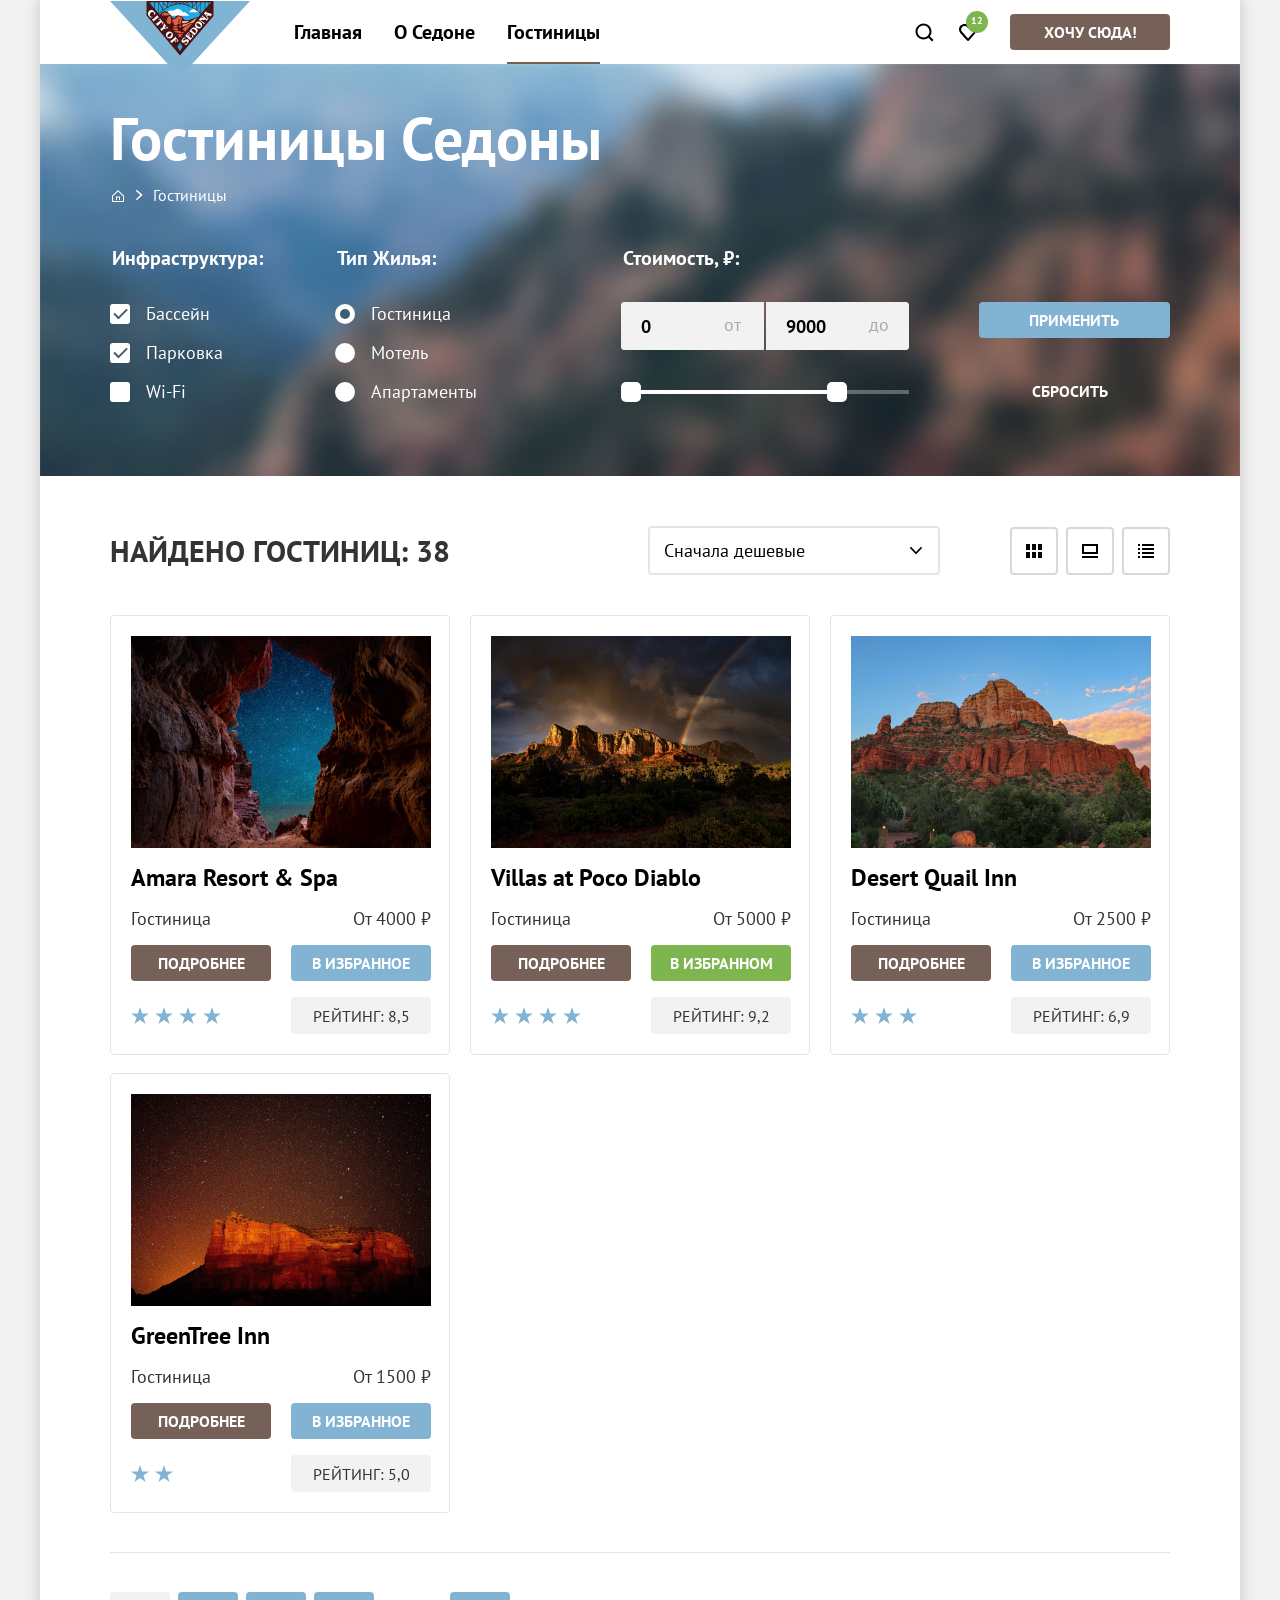
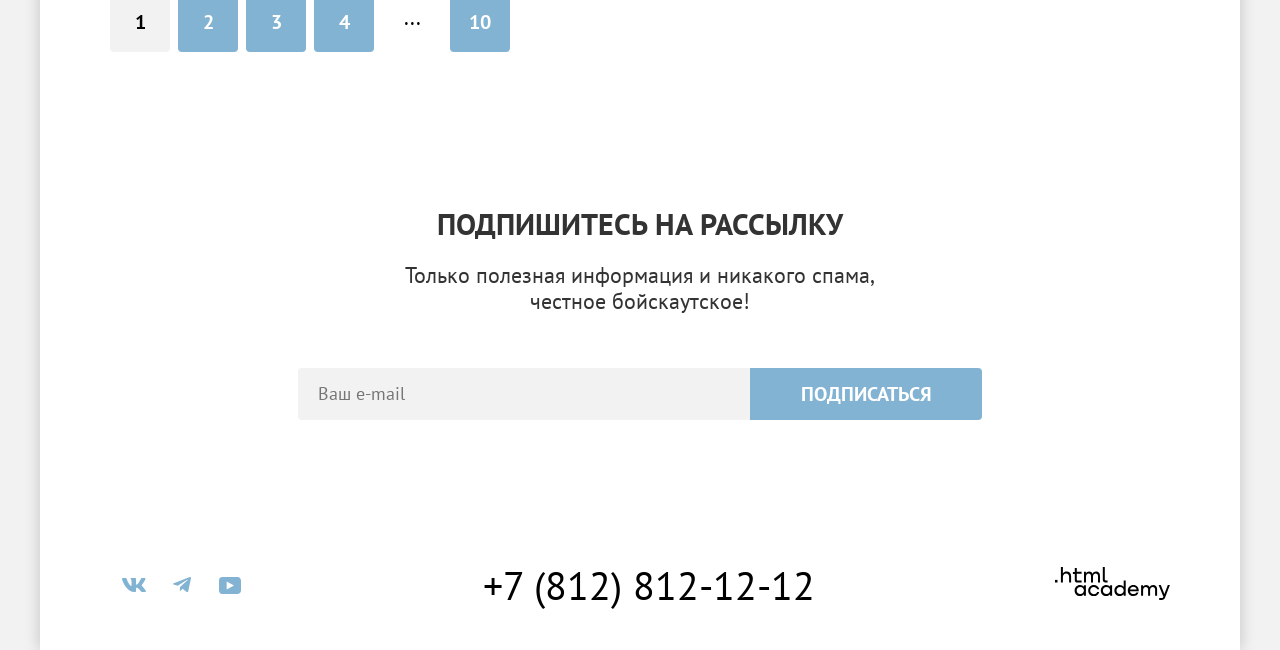
==== commit 3f8db4ba: "one more edit" ====
--- a/catalog.html
+++ b/catalog.html
@@ -178,9 +178,9 @@
             <div class="cards-head">
               <h2 class="title catalog-respond-title">Найдено гостиниц: 38</h2>
               <select class="select-control" aria-label="Сортировка">
-                <option value="cheap">Сначала дешевое</option>
-                <option value="popular">Сначала популярное</option>
-                <option value="expensive">Сначала дорогое</option>
+                <option value="cheap">Сначала дешевые</option>
+                <option value="popular">Сначала популярные</option>
+                <option value="expensive">Сначала дорогие</option>
               </select>
               <div class="buttons-shows-row">
                 <a class="button-show button-click" href="catalog.html?view=tile">
--- a/styles/styles.css
+++ b/styles/styles.css
@@ -14,68 +14,109 @@
   font-display: swap;
 }
 
-
 @font-face {
-font-family: "PT Sans";
-font-style: italic;
-font-weight: 400;
-src: url("../fonts/PTSans-Italic.woff2") format("woff2");
-font-display: swap;
+  font-family: "PT Sans";
+  font-style: italic;
+  font-weight: 400;
+  src: url("../fonts/PTSans-Italic.woff2") format("woff2");
+  font-display: swap;
 }
 
 @font-face {
-font-family: "PT Sans";
-font-style: italic;
-font-weight: 700;
-src: url("../fonts/PTSans-Bolditalic.woff2") format("woff2");
-font-display: swap;
+  font-family: "PT Sans";
+  font-style: italic;
+  font-weight: 700;
+  src: url("../fonts/PTSans-Bolditalic.woff2") format("woff2");
+  font-display: swap;
 }
 
 .button {
-font-family: "PT Sans";
-color: white;
-background-color: #82B3D3;
-font-size: 20px;
-line-height: 36px;
-text-decoration: none;
-text-transform: uppercase;
-font-weight: 700;
-border: none;
-border-radius: 4px;
-}
-
-.button:hover {
-  background-color: #68A2CA;
-}
-
-.button:focus-visible {
+  font-family: "PT Sans";
+  color: #ffffff;
+  background-color: #82b3d3;
+  font-size: 20px;
+  line-height: 36px;
+  text-decoration: none;
+  text-transform: uppercase;
+  font-weight: 700;
+  border: none;
+  border-radius: 4px;
+}
+
+.button:hover:not(:disabled),
+.pagination-link:hover:not(:disabled) {
+  background-color: #68a2ca;
+}
+
+.button:focus-visible,
+.pagination-link:focus-visible {
   outline: none;
-  background-color: #68A2CA;
-}
-
-a.button {
-color: white;
-background-color: #756157;
-}
-
-a.button:hover {
+  background-color: #68a2ca;
+}
+
+.pagination-current:hover:not(:disabled),
+.pagination-current:focus-visible {
+  color: #000000;
+  background-color: #f2f2f2;
+}
+
+.pagination-current:hover {
+  background-color: inherit;
+}
+
+.pagination-link.pagination-others:hover {
+  color: #000000;
+  background-color: #ffffff;
+  cursor: default;
+}
+
+.pagination-link .pagination-current:focus-visible {
+  background-color: inherit;
+}
+
+.pagination-link.pagination-others:focus-visible {
+  color: #000000;
+  background-color: #ffffff;
+  cursor: default;
+}
+
+.button.modal-search-result:hover:not(:disabled) {
+  background-color: #68a2ca;
+}
+
+.button.modal-search-result:focus-visible {
+  outline: none;
+  background-color: #68a2ca;
+}
+
+a.button,
+.booking-button {
+  color: #ffffff;
+  background-color: #756157;
+}
+
+a.button:hover:not(:disabled),
+.booking-button:hover:not(:disabled) {
   background-color: #615048;
 }
 
-a.button:focus-visible {
+a.button:focus-visible,
+.booking-button:focus-visible {
+  outline: none;
   background-color: #615048;
 }
 
-.button:active {
-  color: rgba(255, 255, 255, 0.3)
+.button:active,
+.pagination-link:active {
+  color: rgba(255, 255, 255, 0.3);
 }
 
 .button:disabled {
-  color: #E5E5E5;
+  color: #e5e5e5;
 }
 
 .product-favorite-button {
-  background-color: #7DB54F;
+  background-color: #7db54f;
   font-size: 16px;
 }
 
@@ -83,9 +124,9 @@
   font-size: 16px;
 }
 
-.product-favorite-button:hover,
+.product-favorite-button:hover:not(:disabled),
 .product-favorite-button:focus-visible {
-  background-color: #6C9E42;
+  background-color: #6c9e42;
 }
 
 .product-favorite-button:active {
@@ -93,21 +134,21 @@
 }
 
 .button-show {
-color: #000000;
-font-size: 18px;
-line-height: 21px;
-font-weight: 400;
-text-decoration: none;
-border: 2px solid;
-border-radius: 4px;
-border-color: #00000027;
-width: 48px;
-height: 48px;
-margin-right: 8px;
-box-sizing: border-box;
-}
-
-.button-show:hover {
+  color: #000000;
+  font-size: 18px;
+  line-height: 21px;
+  font-weight: 400;
+  text-decoration: none;
+  border: 2px solid;
+  border-radius: 4px;
+  border-color: #00000027;
+  width: 48px;
+  height: 48px;
+  margin-right: 8px;
+  box-sizing: border-box;
+}
+
+.button-show:hover:not(:disabled) {
   border: 2px solid;
   border-color: #000000;
 }
@@ -115,7 +156,7 @@
 .button-show:focus-visible {
   outline: none;
   border: 2px solid;
-  border-color: #68A2CA;
+  border-color: #68a2ca;
 }
 
 .button-show:active {
@@ -128,21 +169,21 @@
 }
 
 html {
-height: 100%;
+  height: 100%;
 }
 
 body {
-margin: 0;
-display: flex;
-flex-direction: column;
-min-height: 100%;
-font-family: "PT Sans", sans-serif;
-text-align: center;
-font-size: 18px;
-line-height: 21px;
-color: #333333;
-background-color: #F2F2F2;
-min-width: 1280px;
+  margin: 0;
+  display: flex;
+  flex-direction: column;
+  min-height: 100%;
+  font-family: "PT Sans", sans-serif;
+  text-align: center;
+  font-size: 18px;
+  line-height: 21px;
+  color: #333333;
+  background-color: #f2f2f2;
+  min-width: 1280px;
 }
 
 .page-shadow {
@@ -161,61 +202,57 @@
 }
 
 .main-container {
-flex-grow: 1;
-}
-
-/*Pages styles*/
+  flex-grow: 1;
+}
+
 .page-header {
-color: #000000;
-background-color: #FFFFFF;
-margin: 0 auto;
-}
-
-/* .page-header,
-.page-container,
-.page-footer-container {
-  box-shadow: 0 0 15px rgba(0, 0, 0, 0.3);
-} */
+  color: #000000;
+  background-color: #ffffff;
+  margin: 0 auto;
+}
+
 .shadow {
   margin: 0 auto;
   width: 1200px;
   height: 100%;
   position: relative;
   box-shadow: 0 0 15px 0 #00000033;
-
 }
 
 .navigation {
-display: flex;
-box-sizing: border-box;
-position: relative;
-width: 1200px;
-padding: 0 70px;
-justify-content: space-between;
+  display: flex;
+  box-sizing: border-box;
+  position: relative;
+  width: 1200px;
+  padding: 0 70px;
+  justify-content: space-between;
 }
 
 .nav-left-col {
   display: flex;
+  padding-left: 168px;
+  position: relative;
 }
 
 .navigation-logo {
   position: absolute;
   width: 140px;
   height: 72px;
-  margin-right: 30px;
-
+  left: 0;
 }
 
 .navigation-list {
   display: flex;
-  width: 465px;
+  min-width: 268px;
   margin: 0;
   padding: 0;
-  margin-left: 168px;
   list-style-type: none;
   flex-wrap: wrap;
 }
 
+.navigation-list.navigation-user {
+  padding-left: 0;
+}
 
 .page-header .navigation-link {
   position: relative;
@@ -223,7 +260,7 @@
   line-height: 24px;
   font-weight: 700;
   text-decoration: none;
-  color:#000000;
+  color: #000000;
   padding: 20px 16px;
   display: block;
 }
@@ -235,34 +272,39 @@
   bottom: 0;
   left: 0;
   margin: auto;
-  fill: black
+  fill: #000000;
 }
 
 .navigation-item {
   position: relative;
 }
 
-.navigation-link.likes::after {
+.navigation-link.likes {
+  position: relative;
+  margin-right: 20px;
+}
+
+
+.likes-count {
   position: absolute;
   display: block;
   top: 11px;
   left: 20px;
   width: 12px;
   height: 12px;
-  content: "12";
   font-size: 10px;
   line-height: 10px;
-  color: #FFFFFF;
-  background-color: #7DB54F;
+  color: #ffffff;
+  background-color: #7db54f;
   border-radius: 100%;
   padding: 5px;
 }
 
 .navigation-user {
-max-width: 270px;
-font-size: 16px;
-line-height: 20px;
-margin: 0;
+  max-width: 270px;
+  font-size: 16px;
+  line-height: 20px;
+  margin: 0;
 }
 
 .navigation-user .navigation-link {
@@ -276,7 +318,6 @@
   position: absolute;
   bottom: 0;
   left: 16px;
-  top: 62px;
   height: 2px;
   right: 16px;
   background-color: #756257;
@@ -286,128 +327,130 @@
 .navigation-user .button {
   padding: 8px 22px;
   margin: 14px auto;
-  margin-left: 20px;
   border-radius: 4px;
   font-size: 16px;
   line-height: 20px;
-  color: #fff;
-}
-
+  color: #ffffff;
+  min-width: 160px;
+  box-sizing: border-box;
+}
 
 .page-container {
-width: 1200px;
-margin: 0 auto;
-background-color: #fff;
+  width: 1200px;
+  margin: 0 auto;
+  background-color: #ffffff;
 }
 
 .heading {
-text-align: center;
+  text-align: center;
 }
 
 .hero-picture {
-background-color: #82B3D3;
-background-image: url("../images/index-background.jpg");
-background-size: 100% auto;
-background-repeat: no-repeat;
-height: 485px;
+  background-color: #82b3d3;
+  background-image: url("../images/index-background.jpg");
+  background-size: 100% auto;
+  background-repeat: no-repeat;
+  height: 485px;
 }
 
 .heading-logo {
-width: 458px;
-height: 352px;
-margin: 51px auto 21px;
-}
-
+  width: 458px;
+  height: 352px;
+  margin: 51px auto 21px;
+}
 
 .heading-text {
-height: 261px;
-display: flex;
-flex-direction: column;
-padding: 69px auto;
-align-items: center;
-justify-content: center;
-margin-bottom: 21px;
-}
-
-.heading-main-text{
-font-size: 30px;
-line-height: 36px;
-font-weight: 700;
-text-transform: uppercase;
-width: 620px;
-height: 72px;
-padding: 0;
-margin: 0;
-padding-bottom: 25px;
+  display: flex;
+  flex-direction: column;
+  padding: 69px 0;
+  align-items: center;
+  justify-content: center;
+  margin-bottom: 21px;
+}
+
+.heading-main-text {
+  font-size: 30px;
+  line-height: 36px;
+  font-weight: 700;
+  text-transform: uppercase;
+  width: 620px;
+  padding: 0;
+  margin: 0;
+  padding-bottom: 25px;
 }
 
 .subtext {
-font-size: 22px;
-line-height: 26px;
-margin: 0;
-}
-
+  font-size: 22px;
+  line-height: 26px;
+  margin: 0;
+}
+
+.heading-text .subtext {
+  width: 651px;
+}
 
 .advantages-list {
-display: flex;
-flex-wrap: wrap;
-justify-content: space-between;
-margin: 0;
-padding: 0;
+  display: flex;
+  flex-wrap: wrap;
+  justify-content: space-between;
+  margin: 0;
+  padding: 0;
 }
 
 .advantages-item {
-display: flex;
-}
-
-.advantages-allignment {
-display: flex;
-position: relative;
-flex-direction: column;
-align-content: center;
-justify-content: center;
-width: 230px;
-min-height: 181px;
-margin: 102px 85px;
-align-self: center;
+  display: flex;
+}
+
+.advantages-alignment {
+  display: flex;
+  position: relative;
+  flex-direction: column;
+  align-content: center;
+  justify-content: center;
+  width: 230px;
+  min-height: 181px;
+  margin: 102px 85px;
+  align-self: center;
 }
 
 .advantages-description {
-color: #333333;
-margin: 0;
-width: 230px;
-height: 63px;
-text-align: center;
+  color: #333333;
+  margin: 0;
+  width: 230px;
+  text-align: center;
 }
 
 li.dark-blue {
-color: #FFFFFF;
-background-color: #82B3D3;
+  color: #ffffff;
+  background-color: #82b3d3;
 }
 
 li.dark-blue p {
-color: #FFFFFF;
+  color: #ffffff;
 }
 
 li.light-blue {
-background-color: rgba(131, 179, 211, 0.12);
+  background-color: rgba(131, 179, 211, 0.12);
 }
 
 li.blue {
-background-color: rgba(131, 179, 211, 0.2);
-}
-
+  background-color: rgba(131, 179, 211, 0.2);
+}
 
 .advantages-title {
-font-size: 24px;
-line-height: 28px;
-font-weight: 700;
-width: 175px;
-text-transform: uppercase;
-margin: 0;
-margin-bottom: 62px;
-margin-left: 27px;
-position: relative;
+  font-size: 24px;
+  line-height: 28px;
+  font-weight: 700;
+  width: 175px;
+  text-transform: uppercase;
+  margin: 0;
+  margin-bottom: 62px;
+  margin-left: 27px;
+  position: relative;
+}
+
+.advantages-image {
+  margin: auto 0;
 }
 
 .advantages-title::before {
@@ -425,34 +468,37 @@
 }
 
 .title {
-font-size: 30px;
-line-height: 36px;
-text-transform: uppercase;
-font-weight: 700;
+  font-size: 30px;
+  line-height: 36px;
+  text-transform: uppercase;
+  font-weight: 700;
 }
 
 .services-head {
-height: 246px;
-display: flex;
-flex-direction: column;
-align-items: center;
-justify-content: center;
+  min-height: 246px;
+  padding: 64px 0;
+  box-sizing: border-box;
+  display: flex;
+  flex-direction: column;
+  align-items: center;
+  justify-content: center;
 }
 
 .services-list {
-margin: 0;
-padding: 0;
-display: flex;
-
+  margin: 0;
+  padding: 0;
+  display: flex;
 }
 
 .services-item {
-height: 385px;
-display: flex;
-flex-direction: column;
-flex-grow: 1;
-align-items: center;
-justify-content: center;
+  min-height: 385px;
+  display: flex;
+  flex-direction: column;
+  flex-grow: 1;
+  align-items: center;
+  justify-content: center;
+  box-sizing: border-box;
+  padding: 40px 0;
 }
 
 .services-logo {
@@ -462,127 +508,136 @@
 }
 
 .services-title {
-margin: 0;
-margin-bottom: 20px;
-width: 505px;
+  margin: 0;
+  margin-bottom: 20px;
+  width: 505px;
+}
+
+.services-subtext {
+  max-width: 490px;
 }
 
 .services-name {
-font-size: 24px;
-line-height: 28px;
+  font-size: 24px;
+  line-height: 28px;
+  width: 230px;
 }
 
 .services-description {
   width: 230px;
   margin: 0;
-  margin-top: 30px;
+  padding-top: 30px;
 }
 
 .services-name {
-font-size: 24px;
-line-height: 28px;
-font-weight: 700;
-text-transform: uppercase;
+  font-size: 24px;
+  line-height: 28px;
+  font-weight: 700;
+  text-transform: uppercase;
 }
 
 .booking {
-display: flex;
-flex-direction: column;
-align-items: center;
-margin-top: 96px;
-margin-bottom: 96px;
+  display: flex;
+  flex-direction: column;
+  align-items: center;
+  padding: 96px 0;
 }
 
 .booking-text {
-width: 592px;
+  width: 592px;
 }
 
 .booking-title {
-margin: 0;
-padding: 0;
-margin-bottom: 20px;
+  margin: 0;
+  padding: 0;
+  margin-bottom: 20px;
 }
 
 .booking-subtext {
-margin-bottom: 54px;
+  margin-bottom: 54px;
 }
 
 .booking-button {
-padding: 8px 50px;
-border-radius: 4px;
+  padding: 8px 50px;
+  border-radius: 4px;
 }
 
 .subscription {
-height: 415px;
-color: white;
-background-color: #82B3D3;
-background-image: url("../images/subscribe.jpg");
-background-size: 100% auto;
-display: flex;
-flex-direction: column;
-justify-content: center;
-align-items: center;
-}
-
-
+  min-height: 415px;
+  color: #ffffff;
+  background-color: #82b3d3;
+  background-image: url("../images/subscribe.jpg");
+  background-size: 100% auto;
+  display: flex;
+  flex-direction: column;
+  justify-content: center;
+  align-items: center;
+  padding: 40px 0;
+  box-sizing: border-box;
+}
+
+.subscription-text {
+  max-width: 475px;
+}
 
 .subscription-title {
-margin: 0;
-padding-bottom: 20px;
+  margin: 0;
+  padding-bottom: 20px;
 }
 
 .subscription-subtext {
-color: #FFFFFF;
-padding-bottom: 54px;
+  color: #ffffff;
+  padding-bottom: 54px;
 }
 
 .footer-subscription {
-color: #333333;
-background-color: #FFFFFF;
-background-image: none;
+  color: #333333;
+  background-color: #ffffff;
+  background-image: none;
 }
 
 .footer-subscription .subscription-subtext {
-color: #333333;
+  color: #333333;
 }
 
 .footer-logo-img {
   fill: #000000;
 }
 
-.footer-logo-img:hover {
+.footer-logo:hover .academia-logo {
   fill: #756157;
 }
 
-.footer-logo-img:focus-visible {
+.footer-logo-link:focus-visible .academia-logo {
   fill: #756157;
 }
+
 
 .footer-logo-img:active {
   fill: rgba(117, 97, 87, 0.3);
 }
 
 .navigation-link {
-font-size: 16px;
-line-height: 20px;
+  font-size: 16px;
+  line-height: 20px;
 }
 
 .page-footer-container {
-display: flex;
-box-sizing: border-box;
-width: 1200px;
-margin: 0 auto;
-justify-content: space-between;
-align-items: center;
-padding: 40px 70px;
-background-color: #fff;
+  display: flex;
+  box-sizing: border-box;
+  width: 1200px;
+  margin: 0 auto;
+  justify-content: space-between;
+  align-items: center;
+  padding: 45px 70px;
+  background-color: #ffffff;
 }
 
 .subscription-form {
   display: grid;
   grid-template-columns: 452px 232px;
-  margin-right: 258px;
-  margin-left: 258px;
+  align-items: center;
+
 }
 
 .field {
@@ -592,12 +647,18 @@
   padding-left: 20px;
   padding-top: 14px;
   padding-bottom: 14px;
-  background-color: #F2F2F2;
+  min-height: 52px;
+  box-sizing: border-box;
+  background-color: #f2f2f2;
+  border-radius: 4px 0 0 4px;
 }
 
 .subscription-button {
-  border-radius: 0;
   cursor: pointer;
+  min-height: 52px;
+  width: 232px;
+  box-sizing: border-box;
+  border-radius: 0 4px 4px 0;
 }
 
 .footer-social-list {
@@ -626,26 +687,27 @@
   bottom: 0;
   left: 0;
   margin: auto;
-  fill: #83B3D3;
-}
-
-.footer-social-logo:hover {
-  fill: #68A2CA;
+  fill: #83b3d3;
+}
+
+.footer-social-logo:hover:not(:disabled) {
+  fill: #68a2ca;
 }
 
 .footer-social-logo:focus-visible {
-  fill: #68A2CA;
+  fill: #68a2ca;
 }
 
 .footer-social-logo:active {
-  fill: rgba(104, 162, 202, 0.3)
-}
-
-.footer-contacts-address-phone:hover {
+  fill: rgba(104, 162, 202, 0.3);
+}
+
+.footer-contacts-address-phone:hover:not(:disabled) {
   color: #756157;
 }
 
-.footer-contacts-address-phone:focus {
+.footer-contacts-address-phone:focus-visible {
+  outline: none;
   color: #756157;
 }
 
@@ -657,7 +719,7 @@
   fill: #000000;
 }
 
-.academia-logo:hover {
+.academia-logo:hover:not(:disabled) {
   fill: #756157;
 }
 
@@ -670,38 +732,38 @@
 }
 
 .page-footer a {
-color: #83B3D3;
-background-color: transparent;
+  color: #83b3d3;
+  background-color: transparent;
 }
 
 address .footer-contacts-address-phone {
-font-family: "PT Sans";
-color: #000000;
-font-size: 40px;
-line-height: 40px;
-text-decoration: none;
-font-style: normal;
+  font-family: "PT Sans", sans-serif;
+  color: #000000;
+  font-size: 40px;
+  line-height: 40px;
+  text-decoration: none;
+  font-style: normal;
 }
 
 .inner-header {
-width: 1060px;
-text-align: left;
-margin: 0;
-margin-bottom: 40px;
+  width: 1060px;
+  text-align: left;
+  margin: 0;
+  margin-bottom: 40px;
 }
 
 .inner-header-title {
-font-size: 60px;
-line-height: 78px;
-font-weight: 700;
-margin: 0;
-text-transform: none;
-margin-bottom: 8px;
+  font-size: 60px;
+  line-height: 78px;
+  font-weight: 700;
+  margin: 0;
+  text-transform: none;
+  margin-bottom: 8px;
 }
 
 .header-filter-style {
-  color: #FFFFFF;
-  background-color: #83B3D3;
+  color: #ffffff;
+  background-color: #83b3d3;
   background-image: url("../images/catalog-background.jpg");
   background-repeat: no-repeat;
   background-size: 100% 100%;
@@ -729,11 +791,10 @@
   padding: 0;
   margin: 0;
   align-items: center;
-
 }
 
 .breadcrumbs-link {
-  color: #FFFFFF;
+  color: #ffffff;
   text-decoration: none;
   min-width: 12px;
   min-height: 12px;
@@ -747,10 +808,14 @@
   min-width: 15px;
 }
 
-.breadcrumbs-link:hover,
-.main-icon:hover {
+.breadcrumbs-link:hover:not(:disabled),
+.main-icon:hover:not(:disabled) {
   color: rgba(255, 255, 255, 0.6);
   fill: rgba(255, 255, 255, 0.6);
+}
+
+.breadcrumbs-link:focus-visible {
+  outline: none;
 }
 
 .breadcrumbs-link:active,
@@ -758,6 +823,7 @@
   color: rgba(255, 255, 255, 0.3);
   fill: rgba(255, 255, 255, 0.3);
 }
+
 
 .breadcrumbs-item:not(:first-child):before {
   content: "";
@@ -780,7 +846,7 @@
   bottom: 0;
   left: 0;
   margin: auto;
-  fill: #fff;
+  fill: #ffffff;
 }
 
 .catalog-filter-group {
@@ -811,39 +877,43 @@
 }
 
 fieldset {
-border: transparent;
-padding: 0;
-margin: 0;
+  border: transparent;
+  padding: 0;
+  margin: 0;
 }
 
 .catalog-filter-list {
-padding: 0;
-margin: 0;
-text-align: left;
+  padding: 0;
+  margin: 0;
+  text-align: left;
 }
 
 .filter-left-col {
-display: flex;
-width: 371px;
-justify-content: space-between;
+  display: flex;
+  width: 371px;
+  justify-content: space-between;
 }
 
 .filter-right-col {
-display: flex;
-width: 549px;
-justify-content: space-between;
+  display: flex;
+  width: 549px;
+  justify-content: space-between;
 }
 
 .catalog-price-slider {
   width: 288px;
 }
 
-.filter-buttons {
+.filter-buttons .button {
   display: flex;
   flex-direction: column;
   width: 191px;
-  min-height: 104px;
+  min-height: 36px;
   margin-top: 56px;
+  font-size: 16px;
+  line-height: 20px;
+  padding: 8px 50px;
+  box-sizing: border-box;
 }
 
 .filter-buttons .button:last-child {
@@ -851,13 +921,13 @@
   background-color: transparent;
 }
 
-.filter-buttons .button:last-child:hover {
+.filter-buttons .button:last-child:hover:not(:disabled) {
   color: rgba(255, 255, 255, 0.6);
 }
 
 .filter-buttons .button:last-child:focus-visible {
   border: 3px solid;
-  border-color: #83B3D3;
+  border-color: #83b3d3;
 }
 
 .filter-buttons .button:last-child:active {
@@ -865,7 +935,8 @@
 }
 
 .reset-button {
-  line-height: 30px;
+  font-size: 16px;
+  line-height: 20px;
   border: 3px solid;
   border-color: transparent;
   border-radius: 4px;
@@ -873,7 +944,7 @@
 
 .reset-button:focus-visible {
   outline: none;
-  background-color: #83B3D3;
+  background-color: #83b3d3;
 }
 
 .range-scale {
@@ -887,7 +958,9 @@
 .range-bar {
   position: absolute;
   height: 4px;
-  background-color: #fff;
+  background-color: #ffffff;
+  left: 0;
+  width: 226px
 }
 
 .range-toggle {
@@ -900,17 +973,17 @@
   cursor: pointer;
 }
 
-.range-toggle:hover {
+.range-toggle:hover:not(:disabled) {
   box-shadow: 0 4px 10px rgba(0, 0, 0, 0.25);
 }
 
 .range-toggle:focus-visible {
-  outline: 3px solid #83B3D3;
+  outline: 3px solid #83b3d3;
   box-shadow: 0 4px 10px rgba(0, 0, 0, 0.25);
 }
 
 .range-toggle:active {
-  outline: 2px solid #83B3D3;
+  outline: 2px solid #83b3d3;
   box-shadow: 0 7px 15px rgba(0, 0, 0, 0.25);
 }
 
@@ -937,7 +1010,8 @@
   display: flex;
   position: relative;
   width: 143px;
-  background-color: #fff;
+  background-color: #ffffff;
+  border-radius: 4px;
 }
 
 .control {
@@ -952,16 +1026,15 @@
   left: 0;
   width: 20px;
   height: 20px;
-  background-color: #fff;
+  background-color: #ffffff;
   border-radius: 3px;
 }
 
 .control-input:focus-visible ~ .control-mark {
-  border: 3px solid;
-  border-color: #83B3D3;
-}
-
-.control-input:hover ~ .control-mark {
+  outline: 3px solid #83b3d3;
+}
+
+.control-input:hover:not(:disabled) ~ .control-mark {
   background-color: rgba(255, 255, 255, 0.6);
 }
 
@@ -969,7 +1042,7 @@
   background-color: rgba(255, 255, 255, 0.3);
 }
 
-.control-input:hover ~ .control-label {
+.control-input:hover:not(:disabled) ~ .control-label {
   color: rgba(255, 255, 255, 0.6);
 }
 
@@ -980,7 +1053,7 @@
 .control:focus-visible .control-mark {
   border-radius: 8px;
   border: 3px solid;
-  border-color: #82B3D3;
+  border-color: #82b3d3;
 }
 
 .control-input:disabled + .control-mark {
@@ -997,7 +1070,7 @@
   left: 3px;
   width: 7px;
   height: 2px;
-  background-color: #3F5E72;
+  background-color: #3f5e72;
   content: "";
 }
 
@@ -1007,7 +1080,7 @@
   left: 6px;
   width: 13px;
   height: 2px;
-  background-color: #3F5E72;
+  background-color: #3f5e72;
   content: "";
 }
 
@@ -1029,7 +1102,7 @@
   left: 5px;
   width: 10px;
   height: 10px;
-  background-color: #3F5E72;
+  background-color: #3f5e72;
   border-radius: 50%;
   content: "";
 }
@@ -1041,7 +1114,6 @@
   width: 260px;
   margin-right: auto;
 }
-
 
 .select-control {
   width: 100%;
@@ -1050,7 +1122,7 @@
   font: inherit;
   font-weight: 400;
   background-color: #ffffff;
-  border: 2px solid #E5E5E5;
+  border: 2px solid #e5e5e5;
   border-radius: 4px;
   background-image: url("../images/select-arrow.svg");
   background-repeat: no-repeat;
@@ -1058,10 +1130,10 @@
   appearance: none;
 }
 
-.select-control:hover,
+.select-control:hover:not(:disabled),
 .select-control:focus-visible {
   outline: none;
-  border-color: #68A2CA;
+  border-color: #68a2ca;
 }
 
 .select-control:disabled {
@@ -1075,7 +1147,6 @@
   top: 12px;
   left: 103px;
 }
-
 
 .range-input {
   width: 143px;
@@ -1083,7 +1154,7 @@
   padding: 0 50px 0 20px;
   box-sizing: border-box;
   font: inherit;
-  background-color: #F2F2F2;
+  background-color: #f2f2f2;
   border: none;
   font-weight: 700;
   appearance: textfield;
@@ -1091,16 +1162,15 @@
   color: #000000;
 }
 
-
-.range-input:hover {
-  background-color: #E5E5E5;
+.range-input:hover:not(:disabled) {
+  background-color: #e5e5e5;
 }
 
 .range-input:focus-visible {
   outline: none;
   border: 3px solid;
   padding: 0 47px 0 17px;
-  border-color: #82B3D3;
+  border-color: #82b3d3;
 }
 
 .range-input::placeholder {
@@ -1108,11 +1178,11 @@
 }
 
 .range-input.start {
-  border-radius: 2px 0 0 2px;
+  border-radius: 4px 0 0 4px;
 }
 
 .range-input.stop {
-  border-radius: 0 2px 2px 0;
+  border-radius: 0 4px 4px 0;
 }
 
 .range-input::-webkit-outer-spin-button,
@@ -1123,7 +1193,7 @@
 
 .catalog-products {
   width: 1060px;
-  margin: 50px 70px 60px;
+  margin: 50px 70px 53px;
 }
 
 .buttons-shows-row {
@@ -1149,7 +1219,7 @@
   display: flex;
   justify-content: space-between;
   align-items: center;
-  height: 49px;
+  min-height: 49px;
 }
 
 .catalog-respond-title {
@@ -1164,20 +1234,22 @@
   margin-right: 70px;
   align-self: stretch;
 }
+
 .product-list {
   display: grid;
   grid-template-columns: repeat(3, 340px);
   gap: 20px;
+  row-gap: 18px;
   list-style: none;
   padding: 0;
-  margin: 40px auto 80px auto;
+  margin: 40px auto 79px auto;
 }
 
 .product-card {
   padding: 20px;
   margin: 0;
   border: 1px solid;
-  border-color: #E5E5E5;
+  border-color: #e5e5e5;
   border-radius: 4px;
   box-sizing: border-box;
 }
@@ -1203,11 +1275,11 @@
   text-align: left;
 }
 
-.product-card-button.button {
+.product-description .button {
   font-size: 16px;
   line-height: 20px;
   min-height: 36px;
-  padding-top: 8px;
+  padding: 8px 0;
   box-sizing: border-box;
 }
 
@@ -1227,16 +1299,16 @@
 }
 
 .product-rating {
-display: block;
-box-sizing: border-box;
-min-height: 37px;
-text-transform: uppercase;
-background-color: #F2F2F2;
-text-align: center;
-padding-top: 9px;
-color: #333333;
-border-radius: 4px;
-font-size: 16px;
+  display: block;
+  box-sizing: border-box;
+  min-height: 37px;
+  text-transform: uppercase;
+  background-color: #f2f2f2;
+  text-align: center;
+  padding-top: 9px;
+  color: #333333;
+  border-radius: 4px;
+  font-size: 16px;
 }
 
 .stars-row {
@@ -1259,18 +1331,18 @@
 }
 
 .pagination-link {
-display: block;
-background-color: #83B3D3;
-box-sizing: border-box;
-font-size: 20px;
-line-height: 36px;
-color:#FFFFFF;
-font-weight: 700;
-text-decoration: none;
-min-width: 60px;
-min-height: 60px;
-padding-top: 12px;
-border-radius: 4px;
+  display: block;
+  background-color: #83b3d3;
+  box-sizing: border-box;
+  font-size: 20px;
+  line-height: 36px;
+  color: #ffffff;
+  font-weight: 700;
+  text-decoration: none;
+  min-width: 60px;
+  min-height: 60px;
+  padding-top: 12px;
+  border-radius: 4px;
 }
 
 .pagination-item {
@@ -1286,7 +1358,7 @@
   list-style: none;
   padding: 0;
   position: relative;
-  margin: 0 0 60px 0;
+  margin: 0;
 }
 
 .pagination:before {
@@ -1295,23 +1367,27 @@
   top: -40px;
   height: 1px;
   width: 1060px;
-  background-color: #E6E6E6;
-}
-
+  background-color: #e6e6e6;
+}
 
 .pagination-current {
-color: #000000;
-background-color: #F2F2F2;
-}
-
-
+  color: #000000;
+  background-color: #f2f2f2;
+}
 
 .pagination-others {
-font-size: 22px;
-line-height: 26px;
-font-weight: 400;
-color: #000000;
-background-color: #FFFFFF;
+  display: block;
+  box-sizing: border-box;
+  text-decoration: none;
+  min-width: 60px;
+  min-height: 60px;
+  padding-top: 12px;
+  border-radius: 4px;
+  font-size: 22px;
+  line-height: 26px;
+  font-weight: 400;
+  color: #000000;
+  background-color: #ffffff;
 }
 
 .modal-container {
@@ -1343,43 +1419,45 @@
   padding: 0;
   top: 64px;
   right: 52px;
-  width: 52px;
-  height: 52px;
-  background-color: #F2F2F2;
+  width: 53px;
+  height: 53px;
+  background-color: #f2f2f2;
   border-radius: 50%;
   border-color: transparent;
   cursor: pointer;
+  display: grid;
 }
 
 .modal-cross {
-  fill: #000;
-}
-
-.modal-close-button:hover {
-  background-color: #E5E5E5;
+  fill: #000000;
+  margin: auto;
+}
+
+.modal-close-button:hover:not(:disabled) {
+  background-color: #e5e5e5;
 }
 
 .modal-close-button:focus-visible {
   outline: none;
-  background-color: #E5E5E5;
+  background-color: #e5e5e5;
   border: 3px solid;
-  border-color: #83B3D3;
+  border-color: #83b3d3;
 }
 
 .modal-close-button:active {
-  background-color: #E5E5E5;
+  background-color: #e5e5e5;
 }
 
 .modal-close-button:active .modal-cross {
-  fill: #A1A1A1;
+  fill: #a1a1a1;
 }
 
 .modal-title {
   margin: 0;
   margin-bottom: 64px;
   font-family: "PT Sans", sans-serif;
-  font-size: 32px;
-  line-height: 35px;
+  font-size: 30px;
+  line-height: 36px;
   font-weight: 700;
   color: #000000;
   text-transform: uppercase;
@@ -1402,7 +1480,7 @@
   position: relative;
 }
 
-.modal-lable {
+.modal-label {
   min-width: 118px;
   margin-right: 18px;
   font-family: "PT Sans", sans-serif;
@@ -1412,7 +1490,7 @@
   text-align: left;
 }
 
-.field-childrens .modal-lable {
+.field-childrens .modal-label {
   margin-right: 14px;
   position: relative;
 }
@@ -1428,6 +1506,14 @@
 }
 
 
+.modal-field {
+  font-family: "PT Sans", sans-serif;
+  font-size: 18px;
+  line-height: 20px;
+  font-weight: 700;
+  padding-right: 50px;
+}
+
 .field-adults {
   grid-column: 1/2;
 }
@@ -1439,31 +1525,38 @@
 .minus-button,
 .plus-button {
   width: 40px;
+  min-height: 48px;
+  padding: 14px 10px;
+  box-sizing: border-box;
+  border: none;
+  background-color: transparent;
+}
+
+.adults ~ .minus-button {
+  left: 137px;
+}
+
+.childrens ~ .minus-button {
+  left: 131px;
+}
+
+.plus-button {
+  right: 0;
+}
+
+.plus-minus-input {
+  width: 110px;
   height: 48px;
-  padding: 14px 10px;
-  box-sizing: border-box;
-  position: absolute;
-}
-
-.minus-button {
-  left: 137px;
-}
-
-.plus-button {
-  left: 208px;
-}
-
-.adults {
-  width: 110px;
-  position: relative;
-  padding-left: 50px;
-  padding-right: 50px;
-}
-
+  position: relative;
+  display: flex;
+  padding: 0;
+  border-radius: 4px;
+}
+
+.adults,
 .childrens {
-  width: 110px;
-  position: relative;
-  padding-left: 50px;
+  width: 31px;
+  padding: 0 10px;
 }
 
 .field-group-one::after,
@@ -1483,88 +1576,81 @@
   opacity: 30%;
 }
 
-
-.minus-icon {
-  width: 20px;
-  height: 20px;
-  fill: rgba(117, 97, 87, 0.3);
-}
-
+.minus-icon,
 .plus-icon {
   fill: rgba(117, 97, 87, 0.3);
-}
-
-.minus-icon:hover,
-.plus-icon:hover {
-  fill: #000;
-}
-
-.minus-icon:active,
-.plus-icon:active {
+  border-radius: 3px;
+}
+
+.minus-button:hover .minus-icon,
+.plus-button:hover .plus-icon {
+  fill: #000000;
+}
+
+.minus-button:focus-visible .minus-icon,
+.plus-button:focus-visible .plus-icon {
+  fill: #000000;
+  outline: 3px solid #83b3d3;
+  outline-offset: 2px;
+}
+
+.minus-button:active .minus-icon,
+.plus-button:active .plus-icon {
   fill: rgba(0, 0, 0, 0.3);
 }
 
-.minus-icon:focus-visible,
-.plus-icon:focus-visible {
-  fill: #000;
-  border: 3px solid;
-  border-color: #83B3D3;
-  border-radius: 4px;
-}
-
-.modal-field {
-  font-family: "PT Sans", sans-serif;
-  font-size: 18px;
-  line-height: 20px;
-  font-weight: 700;
-  padding-right: 50px;
-}
-
-.modal-field:hover {
-  background-color: #E5E5E5;
-}
-
-.modal-field:focus-visible {
+.modal-field:hover:not(:disabled) {
+  background-color: #e5e5e5;
+}
+
+.modal-field:focus-visible:not(.adults):not(.childrens) {
   outline: none;
   border: 3px solid;
-  border-color: #83B3D3;
+  border-color: #83b3d3;
   padding-right: 47px;
   padding-left: 17px;
 }
 
-.modal-field.adults:focus-visible {
+
+.plus-minus-input:focus-visible {
+  outline: 3px solid #83b3d3;
+}
+
+.modal-field.adults:focus-visible,
+.modal-field.childrens:focus-visible {
   outline: none;
-  border: 3px solid;
-  border-color: #83B3D3;
-  padding-right: 49px;
-  padding-left: 49px;
-}
+}
+
 
 .modal-form-text.count {
   left: 187px;
 }
 
 .button.modal-search-result {
-  background-color: #83B3D3;
+  background-color: #83b3d3;
   width: 577px;
-  padding: 18px 257px;
-  box-sizing: border-box;
+  padding: 10px 257px;
+  min-height: 60px;
+  box-sizing: border-box;
+  border-radius: 10px;
 }
 
 .modal-notification {
   position: absolute;
   top: 52px;
-  left: 132px;
+  left: 137px;
   padding-left: 20px;
+  font-size: 16px;
+  line-height: 21px;
 }
 
 .modal-notification.in {
-  color: #FF5757;
-}
-
-/* .modal-container-close {
+  color: #ff5757;
+}
+
+.modal-container-close {
   display: none;
-} */
+}
 
 .tooltip {
   position: absolute;
@@ -1588,7 +1674,6 @@
   display: block;
   margin-bottom: 15px;
 }
-
 
 .tooltip-text {
   background-color: #333333;
@@ -1600,18 +1685,19 @@
   padding: 15px 18px 18px 22px;
   border-radius: 10px;
   width: 256px;
+  min-height: 143px;
   box-sizing: border-box;
   text-align: left;
   display: none;
 }
 
-.tooltip-toggle:hover + .tooltip-text,
+.tooltip-toggle:hover:not(:disabled) + .tooltip-text,
 .tooltip-toggle:focus-visible + .tooltip-text {
   display: block;
 }
 
 .tooltip-text:after {
-  content: '';
+  content: "";
   background-image: url("../images/tooltip-arrow.svg");
   width: 19px;
   height: 9px;
